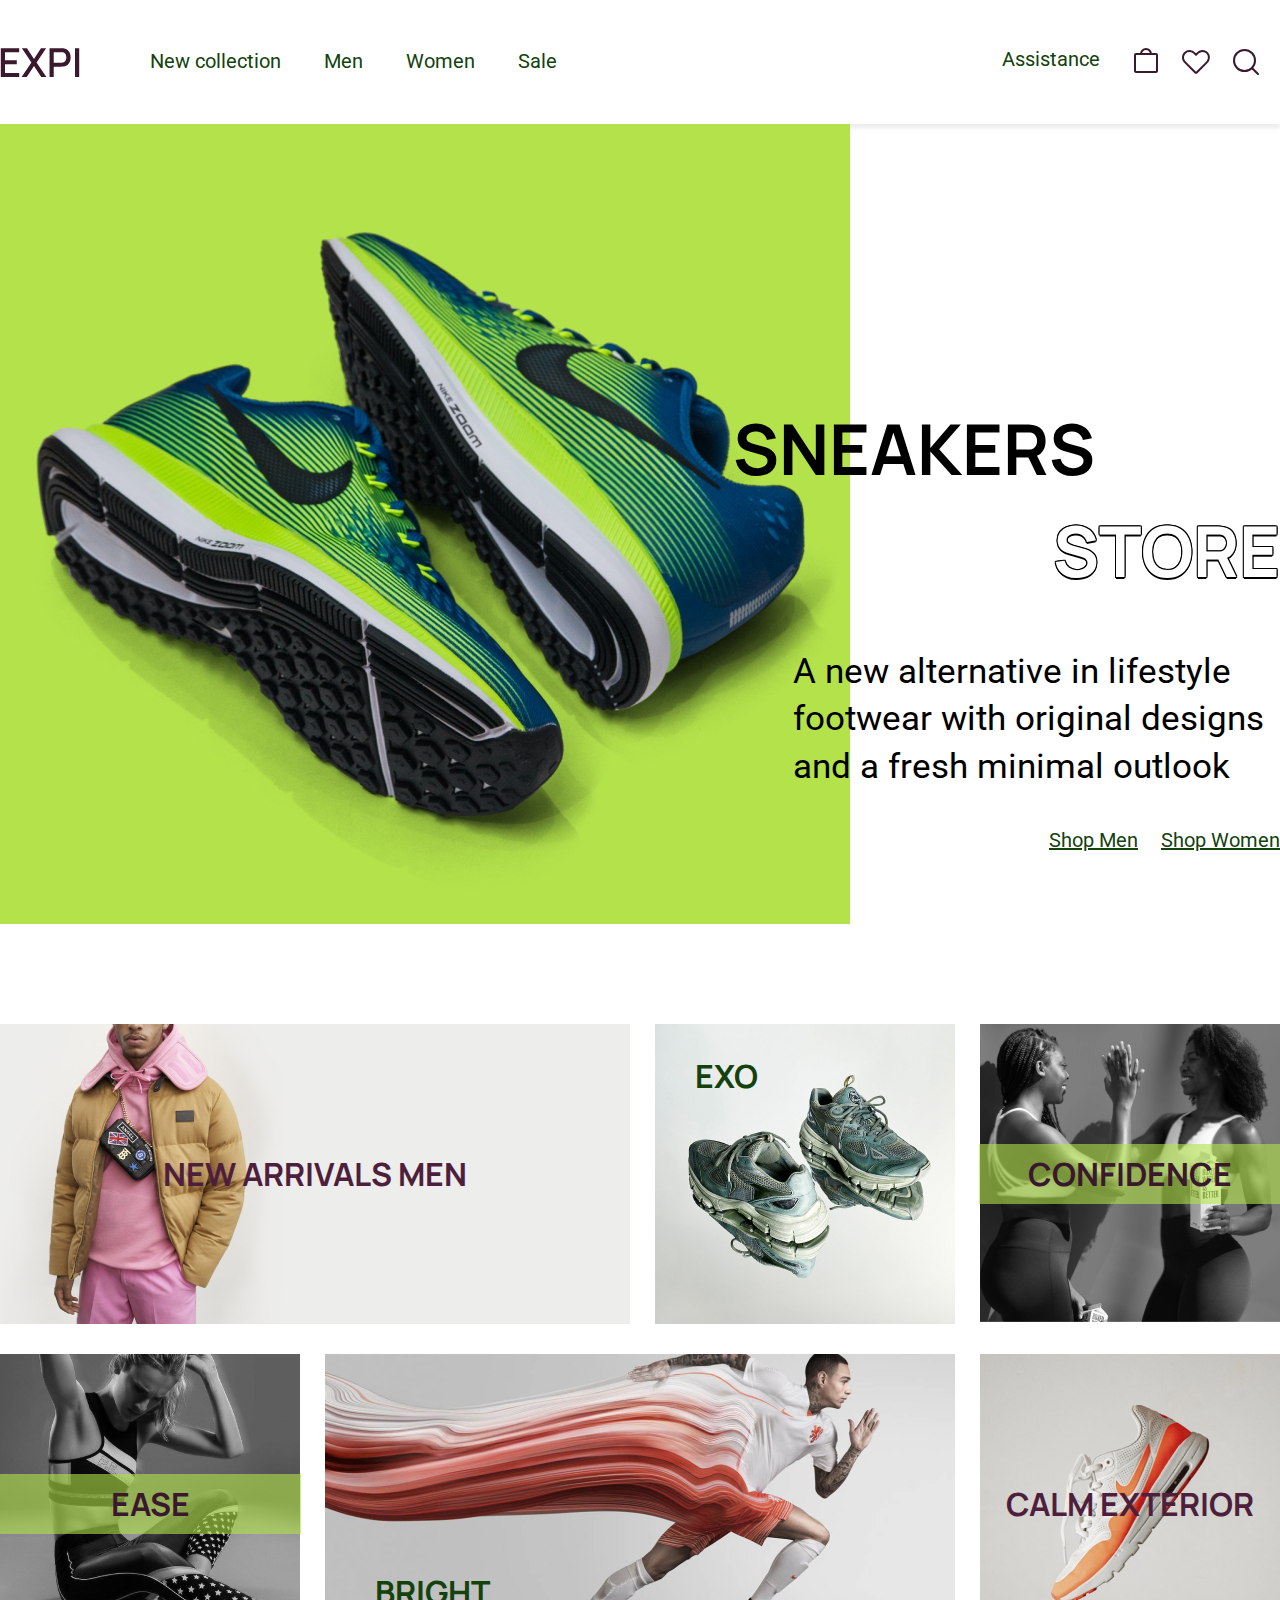
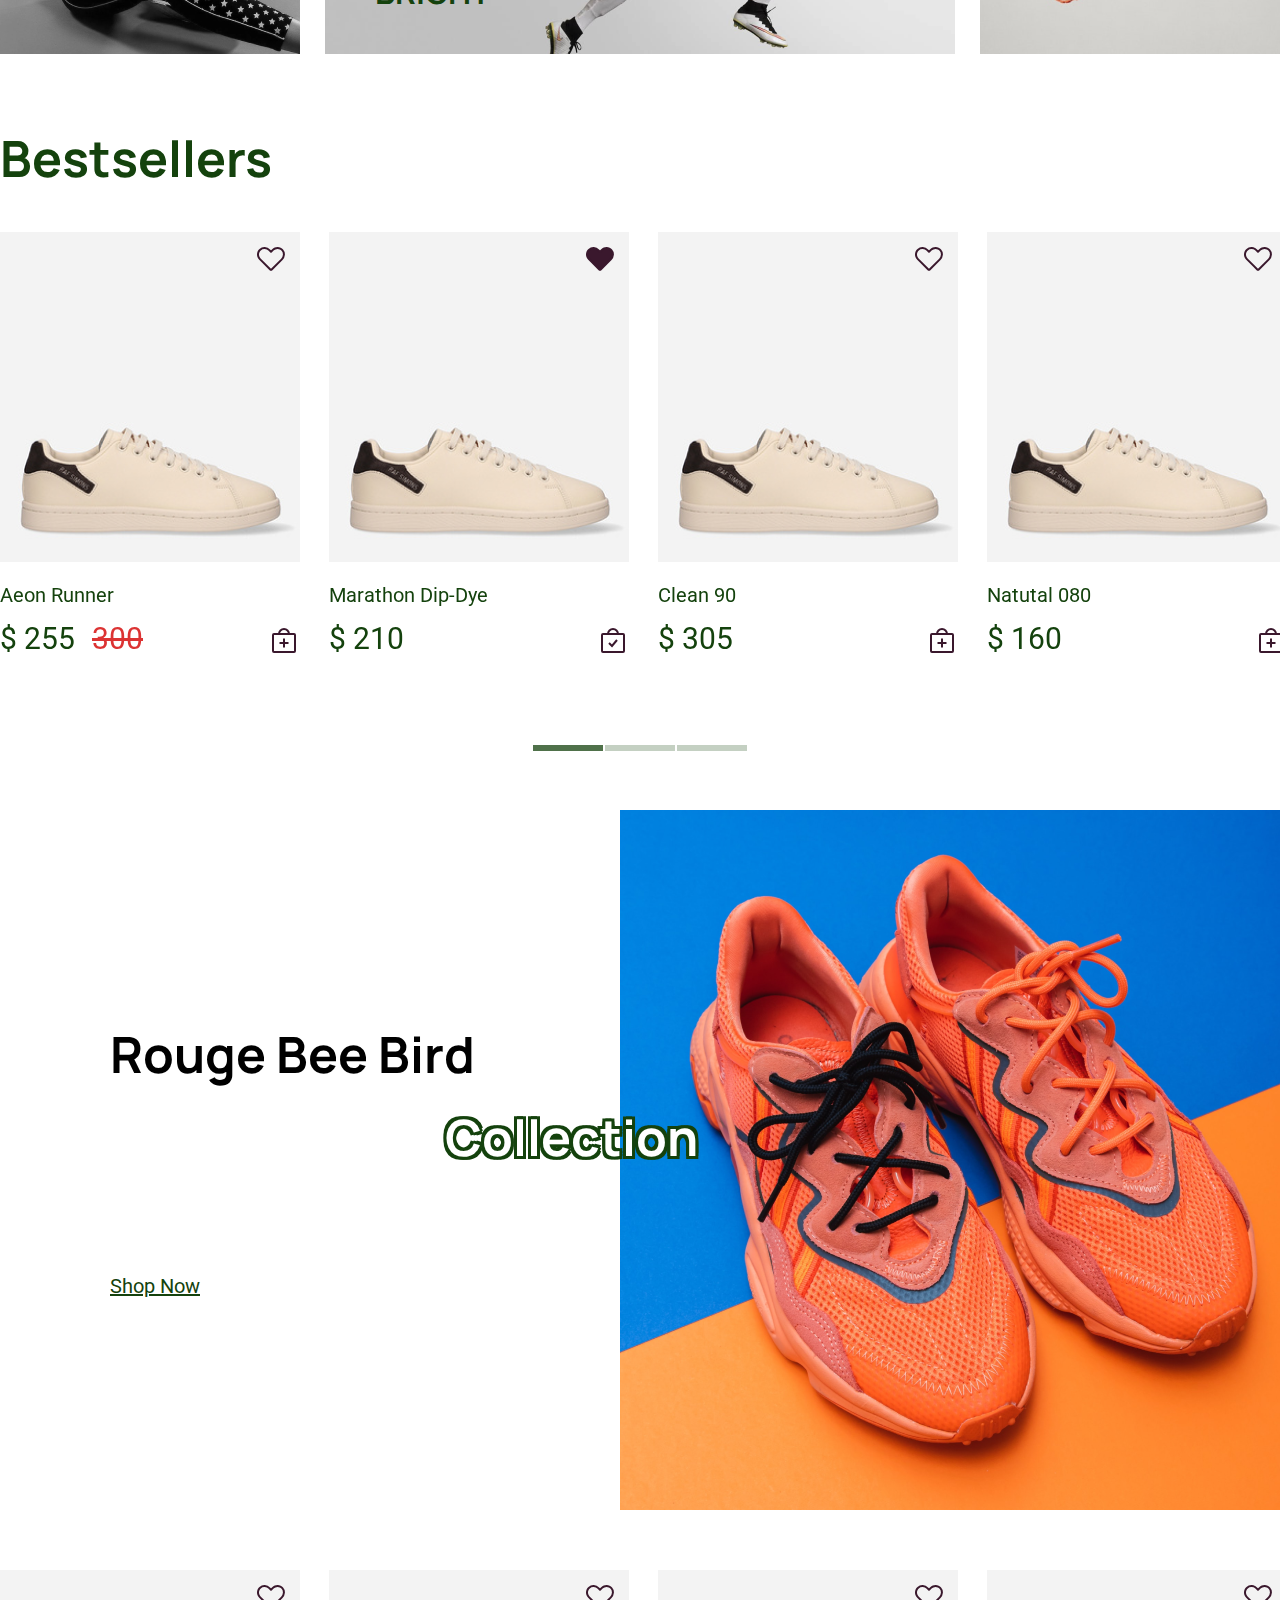
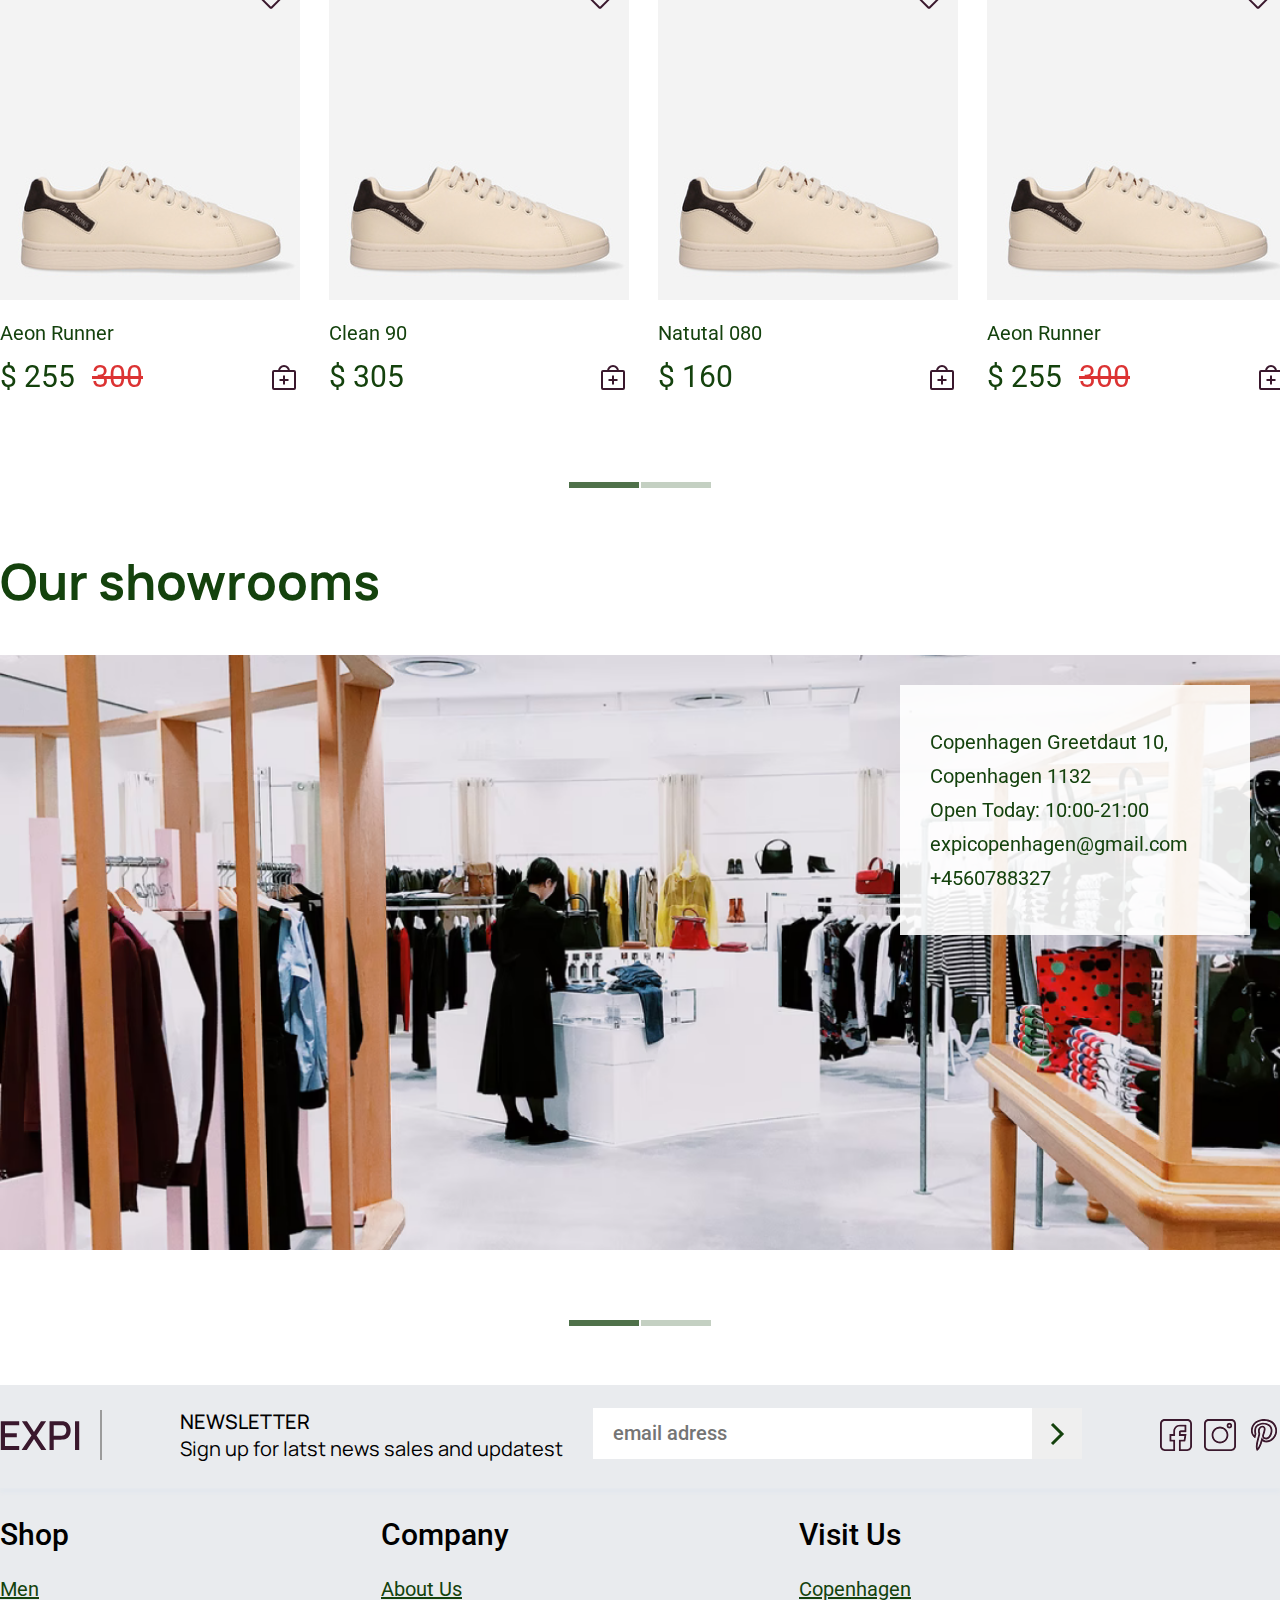
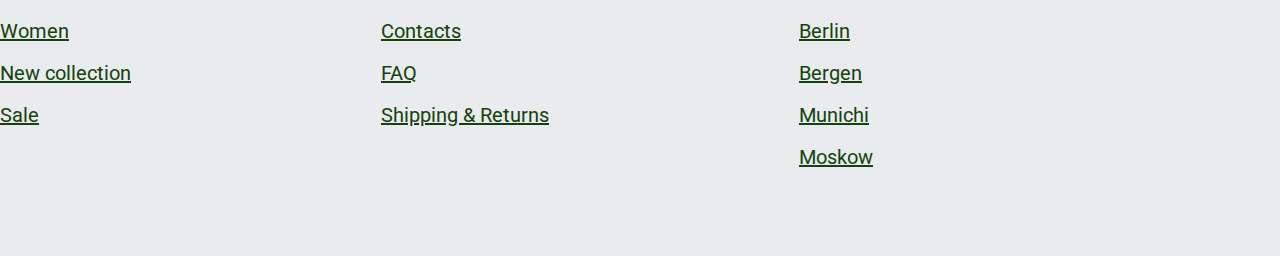
==== index.html @ 57f35ef5 "First commit" ====
<!DOCTYPE html>
<html lang="en">

<head>
	<meta charset="UTF-8">
	<meta http-equiv="X-UA-Compatible" content="IE=edge">
	<meta name="viewport" content="width=device-width, initial-scale=1.0">
	<link rel="stylesheet">
	<link rel="stylesheet" href="./assets/css/main.css">
	<title>EXPI</title>
</head>

<body>
	<header>
		<div class="header-menu">
			<div class="wrapper">
				<div class="menu">
					<div class="menu-left">
						<div class="logo"><a href="#!"><svg width="80" height="29" viewBox="0 0 80 29" fill="none"
									xmlns="http://www.w3.org/2000/svg">
									<path
										d="M0.8 29H19.2V25.06H4.98V16.16H16.8V12.22H4.98V4.14H19.2V0.199999H0.8V29ZM21.6031 29H26.7431L34.0031 17.98L41.2431 29H46.3631L36.5631 14.42L46.1231 0.199999H40.9831L34.0031 10.88L26.9831 0.199999H21.8631L31.4231 14.42L21.6031 29ZM49.55 29H53.73V18.66H61.19C61.4567 18.66 61.7967 18.6467 62.21 18.62C62.6367 18.5933 63.0367 18.5533 63.41 18.5C65.81 18.1133 67.61 17.0867 68.81 15.42C70.0233 13.7533 70.63 11.7533 70.63 9.42C70.63 7.08667 70.03 5.08667 68.83 3.42C67.63 1.75333 65.8233 0.733332 63.41 0.359999C63.0367 0.293333 62.6433 0.253332 62.23 0.239998C61.8167 0.213332 61.47 0.199999 61.19 0.199999H49.55V29ZM53.73 14.7V4.14H61.03C61.2967 4.14 61.59 4.15333 61.91 4.18C62.2433 4.20667 62.5567 4.26 62.85 4.34C64.13 4.63333 65.0367 5.28666 65.57 6.3C66.1033 7.31333 66.37 8.35333 66.37 9.42C66.37 10.4733 66.1033 11.5133 65.57 12.54C65.0367 13.5533 64.13 14.2133 62.85 14.52C62.5567 14.5867 62.2433 14.6333 61.91 14.66C61.59 14.6867 61.2967 14.7 61.03 14.7H53.73ZM75.0281 29H79.2081V0.199999H75.0281V29Z"
										fill="#3A182D" />
								</svg>
							</a>
						</div>
						<ul>
							<li class="top-list"><a href="#!">New collection</a></li>
							<li class="top-list"><a href="#!">Men</a></li>
							<li class="top-list"><a href="#!">Women</a></li>
							<li class="top-list"><a href="#!">Sale</a></li>
						</ul>
					</div>
					<div class="menu-right">
						<div class="menu-right-text"><a href="#!">Assistance</a></div>
						<div class="bar"><a href="#!">
								<svg width="32" height="32" viewBox="0 0 32 32" fill="none" xmlns="http://www.w3.org/2000/svg">
									<path
										d="M26 8H6C5.44772 8 5 8.44772 5 9V25C5 25.5523 5.44772 26 6 26H26C26.5523 26 27 25.5523 27 25V9C27 8.44772 26.5523 8 26 8Z"
										stroke="#3A182D" stroke-width="2" stroke-linecap="round" stroke-linejoin="round" />
									<path
										d="M11 8C11 6.67392 11.5268 5.40215 12.4645 4.46447C13.4021 3.52678 14.6739 3 16 3C17.3261 3 18.5979 3.52678 19.5355 4.46447C20.4732 5.40215 21 6.67392 21 8"
										stroke="#3A182D" stroke-width="2" stroke-linecap="round" stroke-linejoin="round" />
								</svg>
							</a>
						</div>
						<div class="bar">
							<a href="#!"><svg width="32" height="32" viewBox="0 0 32 32" fill="none"
									xmlns="http://www.w3.org/2000/svg">
									<path
										d="M16.7071 26.4853L26.8361 16.3563C29.3249 13.8675 29.6921 9.77301 27.3369 7.15747C26.7469 6.50043 26.0293 5.97048 25.2278 5.59994C24.4262 5.22941 23.5576 5.02608 22.6749 5.00234C21.7922 4.9786 20.9139 5.13496 20.0936 5.46188C19.2733 5.7888 18.5282 6.27942 17.9038 6.9038L16 8.8076L14.3563 7.16386C11.8675 4.67506 7.77302 4.30787 5.15748 6.66312C4.50044 7.25308 3.97048 7.97071 3.59995 8.77224C3.22942 9.57378 3.02609 10.4424 3.00235 11.3251C2.97861 12.2078 3.13497 13.0861 3.46189 13.9064C3.78881 14.7267 4.27943 15.4718 4.90381 16.0962L15.2929 26.4853C15.4804 26.6728 15.7348 26.7782 16 26.7782C16.2652 26.7782 16.5196 26.6728 16.7071 26.4853V26.4853Z"
										stroke="#3A182D" stroke-width="2" stroke-linecap="round" stroke-linejoin="round" />
								</svg></a>
						</div>
						<div class="bar">
							<a href="#!"><svg width="32" height="32" viewBox="0 0 32 32" fill="none"
									xmlns="http://www.w3.org/2000/svg">
									<path
										d="M14.5 25C20.299 25 25 20.299 25 14.5C25 8.70101 20.299 4 14.5 4C8.70101 4 4 8.70101 4 14.5C4 20.299 8.70101 25 14.5 25Z"
										stroke="#3A182D" stroke-width="2" stroke-linecap="round" stroke-linejoin="round" />
									<path d="M21.9242 21.925L27.9993 28.0001" stroke="#3A182D" stroke-width="2"
										stroke-linecap="round" stroke-linejoin="round" />
								</svg></a>
						</div>
					</div>
				</div>
			</div>
		</div>
		<div class="rew">
			<div class="menu-mobile">
				<div class="wrapper">
					<div class="header-mobile">
						<div class="top-mobile">
							<div class="open-menu"><svg width="16" height="14" viewBox="0 0 16 14" fill="none"
									xmlns="http://www.w3.org/2000/svg">
									<path d="M0 0V1.5H16V0H0ZM0 7.75H16V6.25H0V7.75ZM0 14H16V12.5H0V14Z" fill="black" />
								</svg>
							</div>
							<div class="logo"><a href="#!"><svg width="80" height="29" viewBox="0 0 80 29" fill="none"
										xmlns="http://www.w3.org/2000/svg">
										<path
											d="M0.8 29H19.2V25.06H4.98V16.16H16.8V12.22H4.98V4.14H19.2V0.199999H0.8V29ZM21.6031 29H26.7431L34.0031 17.98L41.2431 29H46.3631L36.5631 14.42L46.1231 0.199999H40.9831L34.0031 10.88L26.9831 0.199999H21.8631L31.4231 14.42L21.6031 29ZM49.55 29H53.73V18.66H61.19C61.4567 18.66 61.7967 18.6467 62.21 18.62C62.6367 18.5933 63.0367 18.5533 63.41 18.5C65.81 18.1133 67.61 17.0867 68.81 15.42C70.0233 13.7533 70.63 11.7533 70.63 9.42C70.63 7.08667 70.03 5.08667 68.83 3.42C67.63 1.75333 65.8233 0.733332 63.41 0.359999C63.0367 0.293333 62.6433 0.253332 62.23 0.239998C61.8167 0.213332 61.47 0.199999 61.19 0.199999H49.55V29ZM53.73 14.7V4.14H61.03C61.2967 4.14 61.59 4.15333 61.91 4.18C62.2433 4.20667 62.5567 4.26 62.85 4.34C64.13 4.63333 65.0367 5.28666 65.57 6.3C66.1033 7.31333 66.37 8.35333 66.37 9.42C66.37 10.4733 66.1033 11.5133 65.57 12.54C65.0367 13.5533 64.13 14.2133 62.85 14.52C62.5567 14.5867 62.2433 14.6333 61.91 14.66C61.59 14.6867 61.2967 14.7 61.03 14.7H53.73ZM75.0281 29H79.2081V0.199999H75.0281V29Z"
											fill="#3A182D" />
									</svg>
								</a></div>
							<div class="basket">
								<a href="#!"><svg width="32" height="32" viewBox="0 0 32 32" fill="none"
										xmlns="http://www.w3.org/2000/svg">
										<path
											d="M14.5 25C20.299 25 25 20.299 25 14.5C25 8.70101 20.299 4 14.5 4C8.70101 4 4 8.70101 4 14.5C4 20.299 8.70101 25 14.5 25Z"
											stroke="#3A182D" stroke-width="2" stroke-linecap="round" stroke-linejoin="round" />
										<path d="M21.9242 21.925L27.9993 28.0001" stroke="#3A182D" stroke-width="2"
											stroke-linecap="round" stroke-linejoin="round" />
									</svg></a>
							</div>
						</div>
					</div>
				</div>
			</div>
			<div class="slide-mobile-menu">
				<div class="slider-top">
					<div class="none"></div>
					<div class="logo"><a href="#!"><svg width="80" height="29" viewBox="0 0 80 29" fill="none"
								xmlns="http://www.w3.org/2000/svg">
								<path
									d="M0.8 29H19.2V25.06H4.98V16.16H16.8V12.22H4.98V4.14H19.2V0.199999H0.8V29ZM21.6031 29H26.7431L34.0031 17.98L41.2431 29H46.3631L36.5631 14.42L46.1231 0.199999H40.9831L34.0031 10.88L26.9831 0.199999H21.8631L31.4231 14.42L21.6031 29ZM49.55 29H53.73V18.66H61.19C61.4567 18.66 61.7967 18.6467 62.21 18.62C62.6367 18.5933 63.0367 18.5533 63.41 18.5C65.81 18.1133 67.61 17.0867 68.81 15.42C70.0233 13.7533 70.63 11.7533 70.63 9.42C70.63 7.08667 70.03 5.08667 68.83 3.42C67.63 1.75333 65.8233 0.733332 63.41 0.359999C63.0367 0.293333 62.6433 0.253332 62.23 0.239998C61.8167 0.213332 61.47 0.199999 61.19 0.199999H49.55V29ZM53.73 14.7V4.14H61.03C61.2967 4.14 61.59 4.15333 61.91 4.18C62.2433 4.20667 62.5567 4.26 62.85 4.34C64.13 4.63333 65.0367 5.28666 65.57 6.3C66.1033 7.31333 66.37 8.35333 66.37 9.42C66.37 10.4733 66.1033 11.5133 65.57 12.54C65.0367 13.5533 64.13 14.2133 62.85 14.52C62.5567 14.5867 62.2433 14.6333 61.91 14.66C61.59 14.6867 61.2967 14.7 61.03 14.7H53.73ZM75.0281 29H79.2081V0.199999H75.0281V29Z"
									fill="#3A182D" />
							</svg>
						</a></div>
					<div class="close"></div>
				</div>
				<div class="block-mobile">
					<ul>
						<li><a href="#!">New collection</a>
						</li>
						<li><a href="#!">Men</a></li>
						<li><a href="#!">Women</a></li>
						<li><a href="#!">Sale</a></li>
					</ul>
					<div class="soc-seti">
						<div class="seti">
							<a href="#!"><svg width="32" height="32" viewBox="0 0 32 32" fill="none"
									xmlns="http://www.w3.org/2000/svg">
									<g style="mix-blend-mode:darken">
										<rect width="32" height="32" fill="white" />
										<path
											d="M4.6875 32H15.125V20.625H11.375V16.875H15.125V12.1875C15.125 9.60278 17.2278 7.5 19.8125 7.5H24.5V11.25H20.75C19.7161 11.25 18.875 12.0911 18.875 13.125V16.875H24.3308L23.7058 20.625H18.875V32H27.3125C29.8972 32 32 29.8972 32 27.3125V4.6875C32 2.10278 29.8972 0 27.3125 0H4.6875C2.10278 0 0 2.10278 0 4.6875V27.3125C0 29.8972 2.10278 32 4.6875 32ZM1.875 4.6875C1.875 3.13672 3.13672 1.875 4.6875 1.875H27.3125C28.8633 1.875 30.125 3.13672 30.125 4.6875V27.3125C30.125 28.8633 28.8633 30.125 27.3125 30.125H20.75V22.5H25.2942L26.5442 15H20.75V13.125H26.375V5.625H19.8125C16.1938 5.625 13.25 8.56885 13.25 12.1875V15H9.5V22.5H13.25V30.125H4.6875C3.13672 30.125 1.875 28.8633 1.875 27.3125V4.6875Z"
											fill="#3A182D" />
									</g>
								</svg>
							</a>
						</div>
						<div class="seti">
							<a href="#!"><svg width="32" height="32" viewBox="0 0 32 32" fill="none"
									xmlns="http://www.w3.org/2000/svg">
									<g style="mix-blend-mode:darken">
										<rect width="32" height="32" fill="white" />
										<path
											d="M4.6875 32H27.3125C29.8972 32 32 29.8972 32 27.3125V4.6875C32 2.10278 29.8972 0 27.3125 0H4.6875C2.10278 0 0 2.10278 0 4.6875V27.3125C0 29.8972 2.10278 32 4.6875 32ZM1.875 4.6875C1.875 3.13672 3.13672 1.875 4.6875 1.875H27.3125C28.8633 1.875 30.125 3.13672 30.125 4.6875V27.3125C30.125 28.8633 28.8633 30.125 27.3125 30.125H4.6875C3.13672 30.125 1.875 28.8633 1.875 27.3125V4.6875Z"
											fill="#3A182D" />
										<path
											d="M16 24.4375C20.6523 24.4375 24.4375 20.6523 24.4375 16C24.4375 11.3477 20.6523 7.5625 16 7.5625C11.3477 7.5625 7.5625 11.3477 7.5625 16C7.5625 20.6523 11.3477 24.4375 16 24.4375ZM16 9.4375C19.6187 9.4375 22.5625 12.3813 22.5625 16C22.5625 19.6187 19.6187 22.5625 16 22.5625C12.3813 22.5625 9.4375 19.6187 9.4375 16C9.4375 12.3813 12.3813 9.4375 16 9.4375Z"
											fill="#3A182D" />
										<path
											d="M25.375 9.4375C26.9258 9.4375 28.1875 8.17578 28.1875 6.625C28.1875 5.07422 26.9258 3.8125 25.375 3.8125C23.8242 3.8125 22.5625 5.07422 22.5625 6.625C22.5625 8.17578 23.8242 9.4375 25.375 9.4375ZM25.375 5.6875C25.8918 5.6875 26.3125 6.10815 26.3125 6.625C26.3125 7.14185 25.8918 7.5625 25.375 7.5625C24.8582 7.5625 24.4375 7.14185 24.4375 6.625C24.4375 6.10815 24.8582 5.6875 25.375 5.6875Z"
											fill="#3A182D" />
									</g>
								</svg>
							</a>
						</div>
						<div class="seti">
							<a href="#!"><svg width="32" height="32" viewBox="0 0 32 32" fill="none"
									xmlns="http://www.w3.org/2000/svg">
									<g style="mix-blend-mode:darken" clip-path="url(#clip0_246_1669)">
										<rect width="32" height="32" fill="white" />
										<path
											d="M6.25151 18.6445L7.33648 19.3549L7.74688 17.8147C8.47319 15.1071 8.39629 15.2268 8.46904 14.9262C8.4395 14.7575 7.67485 12.7234 8.20732 10.2519L8.21782 10.195C8.94561 5.38986 16.9871 4.082 20.7212 7.20871C22.3321 8.55759 22.9383 10.5818 22.4737 13.0625C22.1402 14.844 21.5579 16.1723 20.6416 17.2429C19.3768 18.7209 17.7859 18.841 16.8436 18.3271C16.4927 18.136 15.7154 17.5608 16.0757 16.3549C16.5911 14.6291 17.5223 12.0298 17.6324 10.1447C17.7305 8.46555 16.7178 7.09885 15.1124 6.74387C13.3228 6.34812 11.2608 7.31394 10.3692 9.56662C9.72759 11.187 9.7293 12.8711 10.3746 14.7129C10.3956 15.1672 9.93316 16.8806 9.56011 18.2629C8.43242 22.4421 6.88774 28.1652 8.39214 31.0796L8.86748 32L9.73565 31.4353C12.2168 29.8222 13.6663 25.1301 14.4607 22.207C16.5521 23.7556 19.5154 23.8862 22.4466 22.4548C27.1521 20.1567 30.2911 14.6728 28.7183 8.56735C26.9654 1.76242 20.1622 -0.875271 13.3099 0.251682C7.66118 1.18039 4.06865 4.83933 3.11504 9.34909C2.3106 13.154 3.57109 16.8896 6.25151 18.6445ZM4.94878 9.73679C5.80059 5.70774 9.03984 2.85324 13.6138 2.10105C19.107 1.19773 25.3467 2.99143 26.9034 9.03488C28.3431 14.6237 25.1761 19.0361 21.6241 20.7707C19.4451 21.8347 16.4839 22.1501 14.7073 19.8442L13.5481 18.3398L13.0594 20.1748C12.4139 22.5957 11.3699 26.7055 9.69292 28.9021C9.36357 26.185 10.5879 21.6472 11.3694 18.7514C12.1155 15.987 12.4083 14.8374 12.1587 14.1372C11.6541 12.7209 11.6387 11.4516 12.1116 10.2563C12.6414 8.91818 13.7713 8.36667 14.7076 8.5737C15.0457 8.64865 15.8252 8.94064 15.7613 10.0354C15.6666 11.6548 14.7623 14.2033 14.2798 15.8186C13.7732 17.5141 14.4273 19.1447 15.9463 19.9729C17.6534 20.9033 20.2161 20.6223 22.0655 18.4616C23.2041 17.1311 23.9192 15.5251 24.3157 13.4074C24.6224 11.7702 24.5496 10.2649 24.0997 8.93259C23.6812 7.69333 22.9493 6.62985 21.9244 5.77146C17.0879 1.7219 7.35332 3.58176 6.36919 9.88522C6.01885 11.5332 6.07622 13.2485 6.53936 14.9878C6.46489 15.3139 6.35918 15.7317 6.24712 16.1611C4.94268 14.6272 4.42461 12.2168 4.94878 9.73679Z"
											fill="#3A182D" />
									</g>
									<defs>
										<clipPath id="clip0_246_1669">
											<rect width="32" height="32" fill="white" />
										</clipPath>
									</defs>
								</svg>
							</a>
						</div>
					</div>
				</div>
			</div>
		</div>
	</header>

	<div class="sneakers">
		<div class="wrapper">
			<div class="sneakers-block">
				<div class="sneakers-images"><img src="./assets/img/sneakers.png" alt="sneakers"></div>
				<div class="sneakers-right">
					<div class="sneakers-text">SNEAKERS</div>
					<span>STORE</span>
					<p>A new alternative in lifestyle footwear with original designs and a fresh minimal outlook</p>
					<div class="shop">
						<a href="#!">Shop Men</a>
						<a href="#!">Shop Women</a>
					</div>
				</div>
			</div>
		</div>
	</div>

	<div class="arrivals">
		<div class="wrapper">
			<div class="arrivals-block">
				<div class="block-arrival">
					<div class="item-card">
						<a href="#!">NEW ARRIVALS MEN</a>
					</div>
					<div class="item-card">
						<a href="#!">EXO</a>
					</div>
					<div class="item-card">
						<a href="#!">confidence</a>
					</div>
					<div class="item-card">
						<a href="#!">ease</a>
					</div>
					<div class="item-card">
						<a href="#!">BRIGHT</a>
					</div>
					<div class="item-card">
						<a href="#!">CALM EXTERIOR</a>
					</div>
				</div>
			</div>
		</div>
	</div>

	<div class="bestsellers">
		<div class="wrapper">
			<div class="bestsellers-text">Bestsellers</div>
			<div class="hug">
				<div class="category-slider">
					<div class="slide">
						<div class="product-card">
							<div class="product">
								<a href="#!"><img src="./assets/img/bestsellers.png" alt="bestsellers"></a>
								<a href="#!"><svg width="28" height="24" viewBox="0 0 28 24" fill="none"
										xmlns="http://www.w3.org/2000/svg">
										<path
											d="M14.7071 22.4853L24.8361 12.3563C27.3249 9.86747 27.6921 5.77302 25.3369 3.15748C24.7469 2.50044 24.0293 1.97048 23.2278 1.59995C22.4262 1.22942 21.5576 1.02609 20.6749 1.00235C19.7922 0.978612 18.9139 1.13497 18.0936 1.46189C17.2733 1.78881 16.5282 2.27943 15.9038 2.90381L14 4.80761L12.3563 3.16387C9.86747 0.675068 5.77302 0.307884 3.15748 2.66313C2.50044 3.25309 1.97048 3.97072 1.59995 4.77225C1.22942 5.57379 1.02609 6.44241 1.00235 7.32512C0.978612 8.20784 1.13497 9.08613 1.46189 9.90642C1.78881 10.7267 2.27943 11.4718 2.90381 12.0962L13.2929 22.4853C13.4804 22.6728 13.7348 22.7782 14 22.7782C14.2652 22.7782 14.5196 22.6728 14.7071 22.4853V22.4853Z"
											stroke="#3A182D" stroke-width="2" stroke-linecap="round" stroke-linejoin="round" />
									</svg>
								</a>
							</div>
							<div class="text"><a href="#!">Aeon Runner</a></div>
							<div class="bag-prise">
								<div class="prise">$ 255 <span>300</span></div>
								<div class="bag"><a href="#!"><img src="./assets/img/bag.svg" alt="bag"></a></div>
							</div>
						</div>
					</div>
					<div class="slide">
						<div class="product-card">
							<div class="product">
								<a href="#!"><img src="./assets/img/bestsellers.png" alt="bestsellers"></a>
								<a href="#!"><svg width="28" height="24" viewBox="0 0 28 24" fill="none"
										xmlns="http://www.w3.org/2000/svg">
										<path
											d="M14.7071 22.4853L24.8361 12.3563C27.3249 9.86747 27.6921 5.77302 25.3369 3.15748C24.7469 2.50044 24.0293 1.97048 23.2278 1.59995C22.4262 1.22942 21.5576 1.02609 20.6749 1.00235C19.7922 0.978612 18.9139 1.13497 18.0936 1.46189C17.2733 1.78881 16.5282 2.27943 15.9038 2.90381L14 4.80761L12.3563 3.16387C9.86747 0.675068 5.77302 0.307884 3.15748 2.66313C2.50044 3.25309 1.97048 3.97072 1.59995 4.77225C1.22942 5.57379 1.02609 6.44241 1.00235 7.32512C0.978612 8.20784 1.13497 9.08613 1.46189 9.90642C1.78881 10.7267 2.27943 11.4718 2.90381 12.0962L13.2929 22.4853C13.4804 22.6728 13.7348 22.7782 14 22.7782C14.2652 22.7782 14.5196 22.6728 14.7071 22.4853Z"
											fill="#3A182D" stroke="#3A182D" stroke-width="2" stroke-linecap="round"
											stroke-linejoin="round" />
									</svg>
								</a>
							</div>
							<div class="text"><a href="#!">Marathon Dip-Dye</a></div>
							<div class="bag-prise">
								<div class="prise">$ 210</div>
								<div class="bag"><a href="#!"><img src="./assets/img/bags.svg" alt="bag"></a></div>
							</div>
						</div>
					</div>
					<div class="slide">
						<div class="product-card">
							<div class="product">
								<a href="#!"><img src="./assets/img/bestsellers.png" alt="bestsellers"></a>
								<a href="#!"><svg width="28" height="24" viewBox="0 0 28 24" fill="none"
										xmlns="http://www.w3.org/2000/svg">
										<path
											d="M14.7071 22.4853L24.8361 12.3563C27.3249 9.86747 27.6921 5.77302 25.3369 3.15748C24.7469 2.50044 24.0293 1.97048 23.2278 1.59995C22.4262 1.22942 21.5576 1.02609 20.6749 1.00235C19.7922 0.978612 18.9139 1.13497 18.0936 1.46189C17.2733 1.78881 16.5282 2.27943 15.9038 2.90381L14 4.80761L12.3563 3.16387C9.86747 0.675068 5.77302 0.307884 3.15748 2.66313C2.50044 3.25309 1.97048 3.97072 1.59995 4.77225C1.22942 5.57379 1.02609 6.44241 1.00235 7.32512C0.978612 8.20784 1.13497 9.08613 1.46189 9.90642C1.78881 10.7267 2.27943 11.4718 2.90381 12.0962L13.2929 22.4853C13.4804 22.6728 13.7348 22.7782 14 22.7782C14.2652 22.7782 14.5196 22.6728 14.7071 22.4853V22.4853Z"
											stroke="#3A182D" stroke-width="2" stroke-linecap="round" stroke-linejoin="round" />
									</svg>
								</a>
							</div>
							<div class="text"><a href="#!">Clean 90</a></div>
							<div class="bag-prise">
								<div class="prise">$ 305</div>
								<div class="bag"><a href="#!"><img src="./assets/img/bag.svg" alt="bag"></a></div>
							</div>
						</div>
					</div>
					<div class="slide">
						<div class="product-card">
							<div class="product">
								<a href="#!"><img src="./assets/img/bestsellers.png" alt="bestsellers"></a>
								<a href="#!"><svg width="28" height="24" viewBox="0 0 28 24" fill="none"
										xmlns="http://www.w3.org/2000/svg">
										<path
											d="M14.7071 22.4853L24.8361 12.3563C27.3249 9.86747 27.6921 5.77302 25.3369 3.15748C24.7469 2.50044 24.0293 1.97048 23.2278 1.59995C22.4262 1.22942 21.5576 1.02609 20.6749 1.00235C19.7922 0.978612 18.9139 1.13497 18.0936 1.46189C17.2733 1.78881 16.5282 2.27943 15.9038 2.90381L14 4.80761L12.3563 3.16387C9.86747 0.675068 5.77302 0.307884 3.15748 2.66313C2.50044 3.25309 1.97048 3.97072 1.59995 4.77225C1.22942 5.57379 1.02609 6.44241 1.00235 7.32512C0.978612 8.20784 1.13497 9.08613 1.46189 9.90642C1.78881 10.7267 2.27943 11.4718 2.90381 12.0962L13.2929 22.4853C13.4804 22.6728 13.7348 22.7782 14 22.7782C14.2652 22.7782 14.5196 22.6728 14.7071 22.4853V22.4853Z"
											stroke="#3A182D" stroke-width="2" stroke-linecap="round" stroke-linejoin="round" />
									</svg>
								</a>
							</div>
							<div class="text"><a href="#!">Natutal 080</a></div>
							<div class="bag-prise">
								<div class="prise">$ 160</div>
								<div class="bag"><a href="#!"><img src="./assets/img/bag.svg" alt="bag"></a></div>
							</div>
						</div>
					</div>
					<div class="slide">
						<div class="product-card">
							<div class="product">
								<a href="#!"><img src="./assets/img/bestsellers.png" alt="bestsellers"></a>
								<a href="#!"><svg width="28" height="24" viewBox="0 0 28 24" fill="none"
										xmlns="http://www.w3.org/2000/svg">
										<path
											d="M14.7071 22.4853L24.8361 12.3563C27.3249 9.86747 27.6921 5.77302 25.3369 3.15748C24.7469 2.50044 24.0293 1.97048 23.2278 1.59995C22.4262 1.22942 21.5576 1.02609 20.6749 1.00235C19.7922 0.978612 18.9139 1.13497 18.0936 1.46189C17.2733 1.78881 16.5282 2.27943 15.9038 2.90381L14 4.80761L12.3563 3.16387C9.86747 0.675068 5.77302 0.307884 3.15748 2.66313C2.50044 3.25309 1.97048 3.97072 1.59995 4.77225C1.22942 5.57379 1.02609 6.44241 1.00235 7.32512C0.978612 8.20784 1.13497 9.08613 1.46189 9.90642C1.78881 10.7267 2.27943 11.4718 2.90381 12.0962L13.2929 22.4853C13.4804 22.6728 13.7348 22.7782 14 22.7782C14.2652 22.7782 14.5196 22.6728 14.7071 22.4853V22.4853Z"
											stroke="#3A182D" stroke-width="2" stroke-linecap="round" stroke-linejoin="round" />
									</svg>
								</a>
							</div>
							<div class="text"><a href="#!">Aeon Runner</a></div>
							<div class="bag-prise">
								<div class="prise">$ 255 <span>300</span></div>
								<div class="bag"><a href="#!"><img src="./assets/img/bag.svg" alt="bag"></a></div>
							</div>
						</div>
					</div>
					<div class="slide">
						<div class="product-card">
							<div class="product">
								<a href="#!"><img src="./assets/img/bestsellers.png" alt="bestsellers"></a>
								<a href="#!"><svg width="28" height="24" viewBox="0 0 28 24" fill="none"
										xmlns="http://www.w3.org/2000/svg">
										<path
											d="M14.7071 22.4853L24.8361 12.3563C27.3249 9.86747 27.6921 5.77302 25.3369 3.15748C24.7469 2.50044 24.0293 1.97048 23.2278 1.59995C22.4262 1.22942 21.5576 1.02609 20.6749 1.00235C19.7922 0.978612 18.9139 1.13497 18.0936 1.46189C17.2733 1.78881 16.5282 2.27943 15.9038 2.90381L14 4.80761L12.3563 3.16387C9.86747 0.675068 5.77302 0.307884 3.15748 2.66313C2.50044 3.25309 1.97048 3.97072 1.59995 4.77225C1.22942 5.57379 1.02609 6.44241 1.00235 7.32512C0.978612 8.20784 1.13497 9.08613 1.46189 9.90642C1.78881 10.7267 2.27943 11.4718 2.90381 12.0962L13.2929 22.4853C13.4804 22.6728 13.7348 22.7782 14 22.7782C14.2652 22.7782 14.5196 22.6728 14.7071 22.4853V22.4853Z"
											stroke="#3A182D" stroke-width="2" stroke-linecap="round" stroke-linejoin="round" />
									</svg>
								</a>
							</div>
							<div class="text"><a href="#!">Aeon Runner</a></div>
							<div class="bag-prise">
								<div class="prise">$ 255 <span>300</span></div>
								<div class="bag"><a href="#!"><img src="./assets/img/bag.svg" alt="bag"></a></div>
							</div>
						</div>
					</div>
				</div>
				<div class="slider-navigation"></div>
				<div class="slick-dots">
					<div class="slick-active"></div>
				</div>
			</div>
		</div>
	</div>

	<div class="shop">
		<div class="wrapper">
			<div class="collection-block">
				<div class="shop-title">
					<div class="shop-collection">
						<div class="rouge-bee-bird">Rouge Bee Bird</div>
						<div class="collection">Collection</div>
					</div>
					<a href="#!">Shop Now</a>
				</div>
				<div class="shop-images">
					<img src="./assets/img/collection.png" alt="collection">
				</div>
			</div>
			<div class="hug">
				<div class="slider">
					<div class="slide">
						<div class="product-card">
							<div class="product">
								<a href="#!"><img src="./assets/img/bestsellers.png" alt="bestsellers"></a>
								<a href="#!"><svg width="28" height="24" viewBox="0 0 28 24" fill="none"
										xmlns="http://www.w3.org/2000/svg">
										<path
											d="M14.7071 22.4853L24.8361 12.3563C27.3249 9.86747 27.6921 5.77302 25.3369 3.15748C24.7469 2.50044 24.0293 1.97048 23.2278 1.59995C22.4262 1.22942 21.5576 1.02609 20.6749 1.00235C19.7922 0.978612 18.9139 1.13497 18.0936 1.46189C17.2733 1.78881 16.5282 2.27943 15.9038 2.90381L14 4.80761L12.3563 3.16387C9.86747 0.675068 5.77302 0.307884 3.15748 2.66313C2.50044 3.25309 1.97048 3.97072 1.59995 4.77225C1.22942 5.57379 1.02609 6.44241 1.00235 7.32512C0.978612 8.20784 1.13497 9.08613 1.46189 9.90642C1.78881 10.7267 2.27943 11.4718 2.90381 12.0962L13.2929 22.4853C13.4804 22.6728 13.7348 22.7782 14 22.7782C14.2652 22.7782 14.5196 22.6728 14.7071 22.4853V22.4853Z"
											stroke="#3A182D" stroke-width="2" stroke-linecap="round" stroke-linejoin="round" />
									</svg>
								</a>
							</div>
							<div class="text"><a href="#!">Aeon Runner</a></div>
							<div class="bag-prise">
								<div class="prise">$ 255 <span>300</span></div>
								<div class="bag"><a href="#!"><img src="./assets/img/bag.svg" alt="bag"></a></div>
							</div>
						</div>
					</div>
					<div class="slide">
						<div class="product-card">
							<div class="product">
								<a href="#!"><img src="./assets/img/bestsellers.png" alt="bestsellers"></a>
								<a href="#!"><svg width="28" height="24" viewBox="0 0 28 24" fill="none"
										xmlns="http://www.w3.org/2000/svg">
										<path
											d="M14.7071 22.4853L24.8361 12.3563C27.3249 9.86747 27.6921 5.77302 25.3369 3.15748C24.7469 2.50044 24.0293 1.97048 23.2278 1.59995C22.4262 1.22942 21.5576 1.02609 20.6749 1.00235C19.7922 0.978612 18.9139 1.13497 18.0936 1.46189C17.2733 1.78881 16.5282 2.27943 15.9038 2.90381L14 4.80761L12.3563 3.16387C9.86747 0.675068 5.77302 0.307884 3.15748 2.66313C2.50044 3.25309 1.97048 3.97072 1.59995 4.77225C1.22942 5.57379 1.02609 6.44241 1.00235 7.32512C0.978612 8.20784 1.13497 9.08613 1.46189 9.90642C1.78881 10.7267 2.27943 11.4718 2.90381 12.0962L13.2929 22.4853C13.4804 22.6728 13.7348 22.7782 14 22.7782C14.2652 22.7782 14.5196 22.6728 14.7071 22.4853V22.4853Z"
											stroke="#3A182D" stroke-width="2" stroke-linecap="round" stroke-linejoin="round" />
									</svg>
								</a>
							</div>
							<div class="text"><a href="#!">Clean 90</a></div>
							<div class="bag-prise">
								<div class="prise">$ 305</div>
								<div class="bag"><a href="#!"><img src="./assets/img/bag.svg" alt="bag"></a></div>
							</div>
						</div>
					</div>
					<div class="slide">
						<div class="product-card">
							<div class="product">
								<a href="#!"><img src="./assets/img/bestsellers.png" alt="bestsellers"></a>
								<a href="#!"><svg width="28" height="24" viewBox="0 0 28 24" fill="none"
										xmlns="http://www.w3.org/2000/svg">
										<path
											d="M14.7071 22.4853L24.8361 12.3563C27.3249 9.86747 27.6921 5.77302 25.3369 3.15748C24.7469 2.50044 24.0293 1.97048 23.2278 1.59995C22.4262 1.22942 21.5576 1.02609 20.6749 1.00235C19.7922 0.978612 18.9139 1.13497 18.0936 1.46189C17.2733 1.78881 16.5282 2.27943 15.9038 2.90381L14 4.80761L12.3563 3.16387C9.86747 0.675068 5.77302 0.307884 3.15748 2.66313C2.50044 3.25309 1.97048 3.97072 1.59995 4.77225C1.22942 5.57379 1.02609 6.44241 1.00235 7.32512C0.978612 8.20784 1.13497 9.08613 1.46189 9.90642C1.78881 10.7267 2.27943 11.4718 2.90381 12.0962L13.2929 22.4853C13.4804 22.6728 13.7348 22.7782 14 22.7782C14.2652 22.7782 14.5196 22.6728 14.7071 22.4853V22.4853Z"
											stroke="#3A182D" stroke-width="2" stroke-linecap="round" stroke-linejoin="round" />
									</svg>
								</a>
							</div>
							<div class="text"><a href="#!">Natutal 080</a></div>
							<div class="bag-prise">
								<div class="prise">$ 160</div>
								<div class="bag"><a href="#!"><img src="./assets/img/bag.svg" alt="bag"></a></div>
							</div>
						</div>
					</div>
					<div class="slide">
						<div class="product-card">
							<div class="product">
								<a href="#!"><img src="./assets/img/bestsellers.png" alt="bestsellers"></a>
								<a href="#!"><svg width="28" height="24" viewBox="0 0 28 24" fill="none"
										xmlns="http://www.w3.org/2000/svg">
										<path
											d="M14.7071 22.4853L24.8361 12.3563C27.3249 9.86747 27.6921 5.77302 25.3369 3.15748C24.7469 2.50044 24.0293 1.97048 23.2278 1.59995C22.4262 1.22942 21.5576 1.02609 20.6749 1.00235C19.7922 0.978612 18.9139 1.13497 18.0936 1.46189C17.2733 1.78881 16.5282 2.27943 15.9038 2.90381L14 4.80761L12.3563 3.16387C9.86747 0.675068 5.77302 0.307884 3.15748 2.66313C2.50044 3.25309 1.97048 3.97072 1.59995 4.77225C1.22942 5.57379 1.02609 6.44241 1.00235 7.32512C0.978612 8.20784 1.13497 9.08613 1.46189 9.90642C1.78881 10.7267 2.27943 11.4718 2.90381 12.0962L13.2929 22.4853C13.4804 22.6728 13.7348 22.7782 14 22.7782C14.2652 22.7782 14.5196 22.6728 14.7071 22.4853V22.4853Z"
											stroke="#3A182D" stroke-width="2" stroke-linecap="round" stroke-linejoin="round" />
									</svg>
								</a>
							</div>
							<div class="text"><a href="#!">Aeon Runner</a></div>
							<div class="bag-prise">
								<div class="prise">$ 255 <span>300</span></div>
								<div class="bag"><a href="#!"><img src="./assets/img/bag.svg" alt="bag"></a></div>
							</div>
						</div>
					</div>
					<div class="slide">
						<div class="product-card">
							<div class="product">
								<a href="#!"><img src="./assets/img/bestsellers.png" alt="bestsellers"></a>
								<a href="#!"><svg width="28" height="24" viewBox="0 0 28 24" fill="none"
										xmlns="http://www.w3.org/2000/svg">
										<path
											d="M14.7071 22.4853L24.8361 12.3563C27.3249 9.86747 27.6921 5.77302 25.3369 3.15748C24.7469 2.50044 24.0293 1.97048 23.2278 1.59995C22.4262 1.22942 21.5576 1.02609 20.6749 1.00235C19.7922 0.978612 18.9139 1.13497 18.0936 1.46189C17.2733 1.78881 16.5282 2.27943 15.9038 2.90381L14 4.80761L12.3563 3.16387C9.86747 0.675068 5.77302 0.307884 3.15748 2.66313C2.50044 3.25309 1.97048 3.97072 1.59995 4.77225C1.22942 5.57379 1.02609 6.44241 1.00235 7.32512C0.978612 8.20784 1.13497 9.08613 1.46189 9.90642C1.78881 10.7267 2.27943 11.4718 2.90381 12.0962L13.2929 22.4853C13.4804 22.6728 13.7348 22.7782 14 22.7782C14.2652 22.7782 14.5196 22.6728 14.7071 22.4853V22.4853Z"
											stroke="#3A182D" stroke-width="2" stroke-linecap="round" stroke-linejoin="round" />
									</svg>
								</a>
							</div>
							<div class="text"><a href="#!">Aeon Runner</a></div>
							<div class="bag-prise">
								<div class="prise">$ 255 <span>300</span></div>
								<div class="bag"><a href="#!"><img src="./assets/img/bag.svg" alt="bag"></a></div>
							</div>
						</div>
					</div>
				</div>
				<div class="arrows"></div>
				<div class="slick-dots">
					<div class="slick-active"></div>
				</div>
			</div>
		</div>

	</div>

	<div class="showrooms">
		<div class="wrapper">
			<div class="our-showrooms">Our showrooms</div>
			<div class="hug">
				<div class="showrooms-slide">
					<div class="slide">
						<div class="showrooms-block">
							<img src="./assets/img/showrooms.png" alt="showrooms">
							<div class="conteiner">
								<div class="city">Copenhagen
									Greetdaut 10, Copenhagen 1132</div>
								<div class="opens">Open Today: <span>10:00-21:00</span></div>
								<div class="gmail"><a href="#!">expicopenhagen@gmail.com</a></div>
								<div class="phone"><a href="#!">+4560788327</a></div>
							</div>
						</div>
					</div>
					<div class="slide">
						<div class="showrooms-block">
							<img src="./assets/img/showrooms.png" alt="showrooms">
							<div class="conteiner">
								<div class="city">Copenhagen
									Greetdaut 10, Copenhagen 1132</div>
								<div class="opens">Open Today: <span>10:00-21:00</span></div>
								<div class="gmail"><a href="#!">expicopenhagen@gmail.com</a></div>
								<div class="phone"><a href="#!">+4560788327</a></div>
							</div>
						</div>
					</div>
				</div>
			</div>
		</div>
	</div>

	<footer>
		<div class="wrapper">
			<div class="footer-top">
				<div class="footer-logo"><a href="#!"><svg width="80" height="29" viewBox="0 0 80 29" fill="none"
							xmlns="http://www.w3.org/2000/svg">
							<path
								d="M0.8 29H19.2V25.06H4.98V16.16H16.8V12.22H4.98V4.14H19.2V0.199999H0.8V29ZM21.6031 29H26.7431L34.0031 17.98L41.2431 29H46.3631L36.5631 14.42L46.1231 0.199999H40.9831L34.0031 10.88L26.9831 0.199999H21.8631L31.4231 14.42L21.6031 29ZM49.55 29H53.73V18.66H61.19C61.4567 18.66 61.7967 18.6467 62.21 18.62C62.6367 18.5933 63.0367 18.5533 63.41 18.5C65.81 18.1133 67.61 17.0867 68.81 15.42C70.0233 13.7533 70.63 11.7533 70.63 9.42C70.63 7.08667 70.03 5.08667 68.83 3.42C67.63 1.75333 65.8233 0.733332 63.41 0.359999C63.0367 0.293333 62.6433 0.253332 62.23 0.239998C61.8167 0.213332 61.47 0.199999 61.19 0.199999H49.55V29ZM53.73 14.7V4.14H61.03C61.2967 4.14 61.59 4.15333 61.91 4.18C62.2433 4.20667 62.5567 4.26 62.85 4.34C64.13 4.63333 65.0367 5.28666 65.57 6.3C66.1033 7.31333 66.37 8.35333 66.37 9.42C66.37 10.4733 66.1033 11.5133 65.57 12.54C65.0367 13.5533 64.13 14.2133 62.85 14.52C62.5567 14.5867 62.2433 14.6333 61.91 14.66C61.59 14.6867 61.2967 14.7 61.03 14.7H53.73ZM75.0281 29H79.2081V0.199999H75.0281V29Z"
								fill="#3A182D" />
						</svg>
					</a>
					<div class="line"></div>
				</div>
				<div class="footer-form">
					<div class="footer-form-text">
						<span>NEWSLETTER</span>
						<p>Sign up for latst news sales and updatest</p>
					</div>
					<form>
						<input type="text" placeholder="EMAIL ADRESS">
						<button><svg width="15" height="24" viewBox="0 0 15 24" fill="none"
								xmlns="http://www.w3.org/2000/svg">
								<path d="M2 2L12 12L2 22" stroke="#14420D" stroke-width="3" />
							</svg>
						</button>
					</form>
				</div>
				<div class="soc-seti">
					<div class="seti">
						<a href="#!"><svg width="32" height="32" viewBox="0 0 32 32" fill="none"
								xmlns="http://www.w3.org/2000/svg">
								<g style="mix-blend-mode:darken">
									<rect width="32" height="32" fill="white" />
									<path
										d="M4.6875 32H15.125V20.625H11.375V16.875H15.125V12.1875C15.125 9.60278 17.2278 7.5 19.8125 7.5H24.5V11.25H20.75C19.7161 11.25 18.875 12.0911 18.875 13.125V16.875H24.3308L23.7058 20.625H18.875V32H27.3125C29.8972 32 32 29.8972 32 27.3125V4.6875C32 2.10278 29.8972 0 27.3125 0H4.6875C2.10278 0 0 2.10278 0 4.6875V27.3125C0 29.8972 2.10278 32 4.6875 32ZM1.875 4.6875C1.875 3.13672 3.13672 1.875 4.6875 1.875H27.3125C28.8633 1.875 30.125 3.13672 30.125 4.6875V27.3125C30.125 28.8633 28.8633 30.125 27.3125 30.125H20.75V22.5H25.2942L26.5442 15H20.75V13.125H26.375V5.625H19.8125C16.1938 5.625 13.25 8.56885 13.25 12.1875V15H9.5V22.5H13.25V30.125H4.6875C3.13672 30.125 1.875 28.8633 1.875 27.3125V4.6875Z"
										fill="#3A182D" />
								</g>
							</svg>
						</a>
					</div>
					<div class="seti">
						<a href="#!"><svg width="32" height="32" viewBox="0 0 32 32" fill="none"
								xmlns="http://www.w3.org/2000/svg">
								<g style="mix-blend-mode:darken">
									<rect width="32" height="32" fill="white" />
									<path
										d="M4.6875 32H27.3125C29.8972 32 32 29.8972 32 27.3125V4.6875C32 2.10278 29.8972 0 27.3125 0H4.6875C2.10278 0 0 2.10278 0 4.6875V27.3125C0 29.8972 2.10278 32 4.6875 32ZM1.875 4.6875C1.875 3.13672 3.13672 1.875 4.6875 1.875H27.3125C28.8633 1.875 30.125 3.13672 30.125 4.6875V27.3125C30.125 28.8633 28.8633 30.125 27.3125 30.125H4.6875C3.13672 30.125 1.875 28.8633 1.875 27.3125V4.6875Z"
										fill="#3A182D" />
									<path
										d="M16 24.4375C20.6523 24.4375 24.4375 20.6523 24.4375 16C24.4375 11.3477 20.6523 7.5625 16 7.5625C11.3477 7.5625 7.5625 11.3477 7.5625 16C7.5625 20.6523 11.3477 24.4375 16 24.4375ZM16 9.4375C19.6187 9.4375 22.5625 12.3813 22.5625 16C22.5625 19.6187 19.6187 22.5625 16 22.5625C12.3813 22.5625 9.4375 19.6187 9.4375 16C9.4375 12.3813 12.3813 9.4375 16 9.4375Z"
										fill="#3A182D" />
									<path
										d="M25.375 9.4375C26.9258 9.4375 28.1875 8.17578 28.1875 6.625C28.1875 5.07422 26.9258 3.8125 25.375 3.8125C23.8242 3.8125 22.5625 5.07422 22.5625 6.625C22.5625 8.17578 23.8242 9.4375 25.375 9.4375ZM25.375 5.6875C25.8918 5.6875 26.3125 6.10815 26.3125 6.625C26.3125 7.14185 25.8918 7.5625 25.375 7.5625C24.8582 7.5625 24.4375 7.14185 24.4375 6.625C24.4375 6.10815 24.8582 5.6875 25.375 5.6875Z"
										fill="#3A182D" />
								</g>
							</svg>
						</a>
					</div>
					<div class="seti">
						<a href="#!"><svg width="32" height="32" viewBox="0 0 32 32" fill="none"
								xmlns="http://www.w3.org/2000/svg">
								<g style="mix-blend-mode:darken" clip-path="url(#clip0_246_1669)">
									<rect width="32" height="32" fill="white" />
									<path
										d="M6.25151 18.6445L7.33648 19.3549L7.74688 17.8147C8.47319 15.1071 8.39629 15.2268 8.46904 14.9262C8.4395 14.7575 7.67485 12.7234 8.20732 10.2519L8.21782 10.195C8.94561 5.38986 16.9871 4.082 20.7212 7.20871C22.3321 8.55759 22.9383 10.5818 22.4737 13.0625C22.1402 14.844 21.5579 16.1723 20.6416 17.2429C19.3768 18.7209 17.7859 18.841 16.8436 18.3271C16.4927 18.136 15.7154 17.5608 16.0757 16.3549C16.5911 14.6291 17.5223 12.0298 17.6324 10.1447C17.7305 8.46555 16.7178 7.09885 15.1124 6.74387C13.3228 6.34812 11.2608 7.31394 10.3692 9.56662C9.72759 11.187 9.7293 12.8711 10.3746 14.7129C10.3956 15.1672 9.93316 16.8806 9.56011 18.2629C8.43242 22.4421 6.88774 28.1652 8.39214 31.0796L8.86748 32L9.73565 31.4353C12.2168 29.8222 13.6663 25.1301 14.4607 22.207C16.5521 23.7556 19.5154 23.8862 22.4466 22.4548C27.1521 20.1567 30.2911 14.6728 28.7183 8.56735C26.9654 1.76242 20.1622 -0.875271 13.3099 0.251682C7.66118 1.18039 4.06865 4.83933 3.11504 9.34909C2.3106 13.154 3.57109 16.8896 6.25151 18.6445ZM4.94878 9.73679C5.80059 5.70774 9.03984 2.85324 13.6138 2.10105C19.107 1.19773 25.3467 2.99143 26.9034 9.03488C28.3431 14.6237 25.1761 19.0361 21.6241 20.7707C19.4451 21.8347 16.4839 22.1501 14.7073 19.8442L13.5481 18.3398L13.0594 20.1748C12.4139 22.5957 11.3699 26.7055 9.69292 28.9021C9.36357 26.185 10.5879 21.6472 11.3694 18.7514C12.1155 15.987 12.4083 14.8374 12.1587 14.1372C11.6541 12.7209 11.6387 11.4516 12.1116 10.2563C12.6414 8.91818 13.7713 8.36667 14.7076 8.5737C15.0457 8.64865 15.8252 8.94064 15.7613 10.0354C15.6666 11.6548 14.7623 14.2033 14.2798 15.8186C13.7732 17.5141 14.4273 19.1447 15.9463 19.9729C17.6534 20.9033 20.2161 20.6223 22.0655 18.4616C23.2041 17.1311 23.9192 15.5251 24.3157 13.4074C24.6224 11.7702 24.5496 10.2649 24.0997 8.93259C23.6812 7.69333 22.9493 6.62985 21.9244 5.77146C17.0879 1.7219 7.35332 3.58176 6.36919 9.88522C6.01885 11.5332 6.07622 13.2485 6.53936 14.9878C6.46489 15.3139 6.35918 15.7317 6.24712 16.1611C4.94268 14.6272 4.42461 12.2168 4.94878 9.73679Z"
										fill="#3A182D" />
								</g>
								<defs>
									<clipPath id="clip0_246_1669">
										<rect width="32" height="32" fill="white" />
									</clipPath>
								</defs>
							</svg>
						</a>
					</div>
				</div>
			</div>
			<div class="footer-bottom">
				<ul>
					<div class="footer-text">Shop</div>
					<li><a href="#!">Men</a></li>
					<li><a href="#!">Women</a></li>
					<li><a href="#!">New collection</a></li>
					<li><a href="#!">Sale</a></li>
				</ul>
				<ul>
					<div class="footer-text">Company</div>
					<li><a href="#!">About Us</a></li>
					<li><a href="#!">Contacts</a></li>
					<li><a href="#!">FAQ</a></li>
					<li><a href="#!">Shipping & Returns</a></li>
				</ul>
				<ul>
					<div class="footer-text">Visit Us</div>
					<li><a href="#!">Copenhagen</a></li>
					<li><a href="#!">Berlin</a></li>
					<li><a href="#!">Bergen</a></li>
					<li><a href="#!">Munichi</a></li>
					<li><a href="#!">Moskow</a></li>
				</ul>
			</div>
		</div>
		<div class="stroke"></div>
	</footer>

	<script src="./assets/js/jquery.js"></script>
	<script src="./assets/js/slick.js"></script>

	<script src="./assets/js/main.js"></script>
</body>

</html>
---- assets/css/main.css ----
@charset "UTF-8";
/* Arrows */
@import url("https://fonts.googleapis.com/css2?family=Manrope:wght@700&family=Roboto:wght@400;500&display=swap");
.slick-prev,
.slick-next {
  position: absolute;
  display: block;
  height: 20px;
  width: 20px;
  line-height: 0px;
  font-size: 0px;
  cursor: pointer;
  background: transparent;
  color: transparent;
  top: 50%;
  -webkit-transform: translate(0, -50%);
  transform: translate(0, -50%);
  padding: 0;
  border: none;
  outline: none;
}

.slick-prev:hover, .slick-prev:focus,
.slick-next:hover,
.slick-next:focus {
  outline: none;
  background: transparent;
  color: transparent;
}

.slick-prev:hover:before, .slick-prev:focus:before,
.slick-next:hover:before,
.slick-next:focus:before {
  opacity: 1;
}

.slick-prev.slick-disabled:before,
.slick-next.slick-disabled:before {
  opacity: 0.25;
}

.slick-prev:before,
.slick-next:before {
  font-family: "slick";
  font-size: 20px;
  line-height: 1;
  color: white;
  opacity: 0.75;
  -webkit-font-smoothing: antialiased;
  -moz-osx-font-smoothing: grayscale;
}

.slick-prev {
  left: -25px;
}

[dir="rtl"] .slick-prev {
  left: auto;
  right: -25px;
}

.slick-prev:before {
  content: "←";
}

[dir="rtl"] .slick-prev:before {
  content: "→";
}

.slick-next {
  right: -25px;
}

[dir="rtl"] .slick-next {
  left: -25px;
  right: auto;
}

.slick-next:before {
  content: "→";
}

[dir="rtl"] .slick-next:before {
  content: "←";
}

/* Dots */
.slick-dotted.slick-slider {
  margin-bottom: 30px;
}

.slick-dots {
  position: absolute;
  bottom: -25px;
  list-style: none;
  display: block;
  text-align: center;
  padding: 0;
  margin: 0;
  width: 100%;
}

.slick-dots li {
  position: relative;
  display: inline-block;
  height: 20px;
  width: 20px;
  margin: 0 5px;
  padding: 0;
  cursor: pointer;
}

.slick-dots li button {
  border: 0;
  background: transparent;
  display: block;
  height: 20px;
  width: 20px;
  outline: none;
  line-height: 0px;
  font-size: 0px;
  color: transparent;
  padding: 5px;
  cursor: pointer;
}

.slick-dots li button:hover, .slick-dots li button:focus {
  outline: none;
}

.slick-dots li button:hover:before, .slick-dots li button:focus:before {
  opacity: 1;
}

.slick-dots li button:before {
  position: absolute;
  top: 0;
  left: 0;
  content: "•";
  width: 20px;
  height: 20px;
  font-family: "slick";
  font-size: 6px;
  line-height: 20px;
  text-align: center;
  color: black;
  opacity: 0.25;
  -webkit-font-smoothing: antialiased;
  -moz-osx-font-smoothing: grayscale;
}

.slick-dots li.slick-active button:before {
  color: black;
  opacity: 0.75;
}

/* Slider */
.slick-slider {
  position: relative;
  display: block;
  -webkit-box-sizing: border-box;
          box-sizing: border-box;
  -webkit-touch-callout: none;
  -webkit-user-select: none;
  -moz-user-select: none;
  -ms-user-select: none;
  user-select: none;
  -ms-touch-action: pan-y;
  touch-action: pan-y;
  -webkit-tap-highlight-color: transparent;
}

.slick-list {
  position: relative;
  overflow: hidden;
  display: block;
  margin: 0;
  padding: 0;
}

.slick-list:focus {
  outline: none;
}

.slick-list.dragging {
  cursor: pointer;
  cursor: hand;
}

.slick-slider .slick-track,
.slick-slider .slick-list {
  -webkit-transform: translate3d(0, 0, 0);
  transform: translate3d(0, 0, 0);
}

.slick-track {
  position: relative;
  left: 0;
  top: 0;
  display: block;
  margin-left: auto;
  margin-right: auto;
}

.slick-track:before, .slick-track:after {
  content: "";
  display: table;
}

.slick-track:after {
  clear: both;
}

.slick-loading .slick-track {
  visibility: hidden;
}

.slick-slide {
  float: left;
  height: 100%;
  min-height: 1px;
  display: none;
}

[dir="rtl"] .slick-slide {
  float: right;
}

.slick-slide img {
  display: block;
}

.slick-slide.slick-loading img {
  display: none;
}

.slick-slide.dragging img {
  pointer-events: none;
}

.slick-initialized .slick-slide {
  display: block;
}

.slick-loading .slick-slide {
  visibility: hidden;
}

.slick-vertical .slick-slide {
  display: block;
  height: auto;
  border: 1px solid transparent;
}

.slick-arrow.slick-hidden {
  display: none;
}

html, body, div, span, applet, object, iframe,
h1, h2, h3, h4, h5, h6, p, blockquote, pre,
a, abbr, acronym, address, big, cite, code,
del, dfn, em, img, ins, kbd, q, s, samp,
small, strike, strong, sub, sup, tt, var,
b, u, i, center,
dl, dt, dd, ol, ul, li,
fieldset, form, label, legend,
table, caption, tbody, tfoot, thead, tr, th, td,
article, aside, canvas, details, embed,
figure, figcaption, footer, header, hgroup,
menu, nav, output, ruby, section, summary,
time, mark, audio, video {
  margin: 0;
  padding: 0;
  font-size: 100%;
  vertical-align: baseline;
}

a {
  text-decoration: none;
}

a:active, a:hover {
  outline: 0;
}

ul, li {
  list-style-type: none;
  margin: 0;
  padding: 0;
}

h1, h2, h3, h4, h5, h6 {
  font-size: 100%;
  font-weight: normal;
}

html {
  -webkit-box-sizing: border-box;
          box-sizing: border-box;
}

*, *:before, *:after {
  -webkit-box-sizing: border-box;
          box-sizing: border-box;
}

:focus {
  outline: 0;
}

img, audio, video {
  max-width: 100%;
  height: auto;
}

audio, canvas, iframe, video, img, svg {
  vertical-align: middle;
}

iframe {
  border: 0;
}

textarea {
  resize: none;
  /*remove the resize handle on the bottom right*/
  overflow: auto;
  vertical-align: top;
  box-shadow: none;
  -webkit-box-shadow: none;
  -moz-box-shadow: none;
}

input, textarea, select, button {
  outline: none;
  border: none;
  font-size: 100%;
  margin: 0;
}

button, input {
  line-height: normal;
}

table {
  border-collapse: collapse;
  border-spacing: 0;
}

td, th {
  padding: 0;
}

body {
  font-family: 'Manrope', sans-serif;
  background-color: #fff;
}

body a {
  color: #14420D;
  -webkit-transition: all 300ms ease;
  transition: all 300ms ease;
  font-family: 'Roboto', sans-serif;
}

body a:hover {
  -webkit-transition: all 300ms ease;
  transition: all 300ms ease;
  text-decoration: underline;
}

.wrapper {
  max-width: 1290px;
  margin: 0 auto;
}

.btn button {
  cursor: pointer;
  font-weight: 500;
  font-size: 20px;
  line-height: 135.69%;
  color: #3A182D;
  width: 330px;
  height: 65px;
  border: 2px solid #3a182d;
  background-color: #fff;
  font-family: 'Roboto', sans-serif;
  -webkit-transition: all 300ms ease;
  transition: all 300ms ease;
}

.btn button:hover {
  -webkit-transition: all 300ms ease;
  transition: all 300ms ease;
  color: #fff;
  background-color: #14420D;
  border: 2px solid #14420D;
}

.btn-bag button {
  cursor: pointer;
  font-weight: 500;
  font-size: 20px;
  line-height: 135.69%;
  padding: 19px 0;
  width: 460px;
  color: #fff;
  background-color: #14420d;
  border: 2px solid #14420d;
  -webkit-transition: all 300ms ease;
  transition: all 300ms ease;
}

.btn-bag button:hover {
  background-color: #fff;
  color: #14420d;
}

header .header-menu {
  background: #ffffff;
  -webkit-box-shadow: 0px 4px 4px rgba(192, 192, 192, 0.3);
          box-shadow: 0px 4px 4px rgba(192, 192, 192, 0.3);
}

header .header-menu .menu {
  display: -webkit-box;
  display: -ms-flexbox;
  display: flex;
  -webkit-box-pack: justify;
      -ms-flex-pack: justify;
          justify-content: space-between;
  -webkit-box-align: center;
      -ms-flex-align: center;
          align-items: center;
  height: 124px;
}

header .header-menu .menu .menu-left {
  display: -webkit-box;
  display: -ms-flexbox;
  display: flex;
}

header .header-menu .menu .menu-left .logo {
  margin-right: 70px;
}

header .header-menu .menu .menu-left ul {
  display: -webkit-box;
  display: -ms-flexbox;
  display: flex;
}

header .header-menu .menu .menu-left ul .top-list:not(:last-child) {
  padding-right: 43px;
}

header .header-menu .menu .menu-left ul .top-list.top-list:hover .menu-pc {
  max-height: 230px;
  -webkit-transition: all 300ms ease;
  transition: all 300ms ease;
  padding: 60px 30px 30px 30px;
}

header .header-menu .menu .menu-left ul .top-list a {
  font-weight: 400;
  font-size: 20px;
  line-height: 27px;
  color: #14420d;
}

header .header-menu .menu .menu-right {
  display: -webkit-box;
  display: -ms-flexbox;
  display: flex;
}

header .header-menu .menu .menu-right .menu-right-text a {
  margin-right: 30px;
  font-weight: 400;
  font-size: 20px;
  line-height: 27px;
  font-family: 'Roboto', sans-serif;
  -webkit-transition: all 300ms ease;
  transition: all 300ms ease;
}

header .header-menu .menu .menu-right .menu-right-text a:hover {
  -webkit-transition: all 300ms ease;
  transition: all 300ms ease;
  text-decoration: underline;
}

header .header-menu .menu .menu-right .bar {
  margin-right: 18px;
}

header .rew .menu-mobile {
  display: none;
}

header .rew .menu-mobile .header-mobile {
  margin-bottom: 25px;
}

header .rew .menu-mobile .header-mobile .top-mobile {
  display: -webkit-box;
  display: -ms-flexbox;
  display: flex;
  -webkit-box-pack: justify;
      -ms-flex-pack: justify;
          justify-content: space-between;
  -webkit-box-align: center;
      -ms-flex-align: center;
          align-items: center;
  padding: 20px 0;
}

header .rew .menu-mobile .header-mobile .top-mobile .open-menu {
  cursor: pointer;
}

header .rew .menu-mobile .header-mobile .top-mobile .logo img {
  width: 85px;
  height: 16px;
}

header .rew .slide-mobile-menu {
  display: none;
  padding: 30px 15px 0 15px;
  z-index: 999;
  overflow: hidden;
  position: fixed;
  top: -100%;
  left: 0;
  background-color: #fff;
  width: 100%;
}

header .rew .slide-mobile-menu.active {
  top: 0;
  overflow: hidden;
}

header .rew .slide-mobile-menu .slider-top {
  display: -webkit-box;
  display: -ms-flexbox;
  display: flex;
  -webkit-box-pack: justify;
      -ms-flex-pack: justify;
          justify-content: space-between;
  margin-bottom: 30px;
}

header .rew .slide-mobile-menu .slider-top .logo img {
  width: 85px;
  height: 16px;
}

header .rew .slide-mobile-menu .slider-top .close {
  cursor: pointer;
  position: relative;
}

header .rew .slide-mobile-menu .slider-top .close::before {
  content: "";
  width: 24px;
  height: 2px;
  background-color: #181d31;
  top: 37%;
  right: 0;
  -webkit-transform: rotate(-45deg);
          transform: rotate(-45deg);
  position: absolute;
  -webkit-transition: all 300ms ease;
  transition: all 300ms ease;
}

header .rew .slide-mobile-menu .slider-top .close::after {
  content: "";
  width: 2px;
  height: 22px;
  background-color: #181d31;
  right: 11px;
  -webkit-transform: rotate(-45deg);
          transform: rotate(-45deg);
  position: absolute;
  -webkit-transition: all 300ms ease;
  transition: all 300ms ease;
}

header .rew .slide-mobile-menu .block-mobile {
  display: -webkit-box;
  display: -ms-flexbox;
  display: flex;
  -webkit-box-orient: vertical;
  -webkit-box-direction: normal;
      -ms-flex-direction: column;
          flex-direction: column;
  -webkit-box-align: center;
      -ms-flex-align: center;
          align-items: center;
}

header .rew .slide-mobile-menu .block-mobile ul li {
  margin-bottom: 20px;
}

header .rew .slide-mobile-menu .block-mobile ul li a {
  font-size: 18px;
  font-family: 'Manrope', sans-serif;
}

header .rew .slide-mobile-menu .block-mobile ul li a:hover {
  text-decoration: underline;
}

header .rew .slide-mobile-menu .block-mobile .soc-seti {
  display: -webkit-box;
  display: -ms-flexbox;
  display: flex;
  margin: 85px 0 20px 0;
}

header .rew .slide-mobile-menu .block-mobile .soc-seti .seti:not(:last-child) {
  margin-right: 10px;
}

.sneakers {
  margin-bottom: 100px;
}

.sneakers .wrapper .sneakers-block {
  display: -webkit-box;
  display: -ms-flexbox;
  display: flex;
  -webkit-box-pack: justify;
      -ms-flex-pack: justify;
          justify-content: space-between;
  -webkit-box-align: center;
      -ms-flex-align: center;
          align-items: center;
  position: relative;
}

.sneakers .wrapper .sneakers-block .sneakers-images img {
  -o-object-fit: cover;
     object-fit: cover;
  -o-object-position: center;
     object-position: center;
  height: 800px;
}

.sneakers .wrapper .sneakers-block .sneakers-right .sneakers-text {
  margin-left: -320px;
  font-weight: 700;
  font-size: 70px;
  line-height: 96px;
  margin-bottom: 6px;
  font-family: 'Manrope', sans-serif;
}

.sneakers .wrapper .sneakers-block .sneakers-right span {
  display: block;
  font-weight: 700;
  font-size: 70px;
  line-height: 96px;
  text-shadow: 0px 2px 0 black, 0px -1px 0 black, 1px 0px 0 black, -1px 0px 0 black, 1px 1px 0 black, 1px -1px 0 black, -1px 1px 0 black, -1px -1px 0 black;
  color: white;
  margin-bottom: 50px;
  font-family: 'Manrope', sans-serif;
}

.sneakers .wrapper .sneakers-block .sneakers-right p {
  position: absolute;
  margin-left: -260px;
  font-weight: 400;
  font-size: 35px;
  line-height: 135.69%;
  max-width: 490px;
  width: auto;
  font-family: 'Roboto', sans-serif;
}

.sneakers .wrapper .sneakers-block .sneakers-right .shop {
  position: absolute;
  right: 0;
  bottom: 0;
}

.sneakers .wrapper .sneakers-block .sneakers-right .shop a {
  font-weight: 400;
  font-size: 20px;
  line-height: 27px;
  text-decoration: underline;
  font-family: 'Roboto', sans-serif;
  -webkit-transition: all 300ms ease;
  transition: all 300ms ease;
}

.sneakers .wrapper .sneakers-block .sneakers-right .shop a:not(:last-child) {
  margin-right: 20px;
}

.sneakers .wrapper .sneakers-block .sneakers-right .shop a:hover {
  text-decoration: none;
  -webkit-transition: all 300ms ease;
  transition: all 300ms ease;
}

.arrivals {
  margin-bottom: 70px;
}

.arrivals .wrapper .arrivals-block .block-arrival {
  display: -webkit-box;
  display: -ms-flexbox;
  display: flex;
  -webkit-box-pack: justify;
      -ms-flex-pack: justify;
          justify-content: space-between;
  -ms-flex-wrap: wrap;
      flex-wrap: wrap;
}

.arrivals .wrapper .arrivals-block .block-arrival:not(:last-child) {
  margin-bottom: 30px;
}

.arrivals .wrapper .arrivals-block .block-arrival a {
  font-weight: 700;
  font-size: 32px;
  line-height: 44px;
  text-transform: uppercase;
  font-family: 'Manrope', sans-serif;
  -webkit-transition: all 300ms ease;
  transition: all 300ms ease;
}

.arrivals .wrapper .arrivals-block .block-arrival .item-card:nth-child(1) {
  background: url("../img/men.png");
  background-repeat: no-repeat;
  -o-object-fit: cover;
     object-fit: cover;
  -o-object-position: center;
     object-position: center;
  display: -webkit-box;
  display: -ms-flexbox;
  display: flex;
  -webkit-box-pack: center;
      -ms-flex-pack: center;
          justify-content: center;
  -webkit-box-align: center;
      -ms-flex-align: center;
          align-items: center;
  width: 630px;
  height: 300px;
  margin-bottom: 30px;
}

.arrivals .wrapper .arrivals-block .block-arrival .item-card:nth-child(1) a {
  color: #4e1f3c;
}

.arrivals .wrapper .arrivals-block .block-arrival .item-card:nth-child(2) {
  background: url("../img/eho.png");
  background-repeat: no-repeat;
  -o-object-fit: cover;
     object-fit: cover;
  -o-object-position: center;
     object-position: center;
  padding: 30px 0 0 40px;
  display: -webkit-box;
  display: -ms-flexbox;
  display: flex;
  -webkit-box-pack: start;
      -ms-flex-pack: start;
          justify-content: flex-start;
  -webkit-box-align: start;
      -ms-flex-align: start;
          align-items: flex-start;
  width: 300px;
  height: 300px;
}

.arrivals .wrapper .arrivals-block .block-arrival .item-card:nth-child(2) a {
  color: #14420d;
}

.arrivals .wrapper .arrivals-block .block-arrival .item-card:nth-child(3) {
  background: url("../img/confidence.png");
  background-repeat: no-repeat;
  display: -webkit-box;
  display: -ms-flexbox;
  display: flex;
  -webkit-box-pack: center;
      -ms-flex-pack: center;
          justify-content: center;
  -webkit-box-align: center;
      -ms-flex-align: center;
          align-items: center;
  -o-object-fit: cover;
     object-fit: cover;
  -o-object-position: center;
     object-position: center;
  width: 300px;
  height: 300px;
}

.arrivals .wrapper .arrivals-block .block-arrival .item-card:nth-child(3) a {
  color: #3a182d;
  padding: 8px 49px;
  background: rgba(180, 226, 75, 0.6);
}

.arrivals .wrapper .arrivals-block .block-arrival .item-card:nth-child(4) {
  background: url("../img/ease.png");
  background-repeat: no-repeat;
  display: -webkit-box;
  display: -ms-flexbox;
  display: flex;
  -webkit-box-pack: center;
      -ms-flex-pack: center;
          justify-content: center;
  -webkit-box-align: center;
      -ms-flex-align: center;
          align-items: center;
  -o-object-fit: cover;
     object-fit: cover;
  -o-object-position: center;
     object-position: center;
  width: 300px;
  height: 300px;
}

.arrivals .wrapper .arrivals-block .block-arrival .item-card:nth-child(4) a {
  color: #3a182d;
  padding: 8px 111px;
  background: rgba(180, 226, 75, 0.6);
}

.arrivals .wrapper .arrivals-block .block-arrival .item-card:nth-child(5) {
  background: url("../img/bright.png");
  background-repeat: no-repeat;
  -o-object-fit: cover;
     object-fit: cover;
  -o-object-position: center;
     object-position: center;
  padding-left: 50px;
  padding-bottom: 40px;
  display: -webkit-box;
  display: -ms-flexbox;
  display: flex;
  -webkit-box-pack: start;
      -ms-flex-pack: start;
          justify-content: flex-start;
  -webkit-box-align: end;
      -ms-flex-align: end;
          align-items: flex-end;
  width: 630px;
  height: 300px;
}

.arrivals .wrapper .arrivals-block .block-arrival .item-card:nth-child(5) a {
  color: #14420d;
}

.arrivals .wrapper .arrivals-block .block-arrival .item-card:nth-child(6) {
  background: url("../img/exterior.png");
  background-repeat: no-repeat;
  display: -webkit-box;
  display: -ms-flexbox;
  display: flex;
  -webkit-box-pack: center;
      -ms-flex-pack: center;
          justify-content: center;
  -webkit-box-align: center;
      -ms-flex-align: center;
          align-items: center;
  -o-object-fit: cover;
     object-fit: cover;
  -o-object-position: center;
     object-position: center;
  width: 300px;
  height: 300px;
}

.arrivals .wrapper .arrivals-block .block-arrival .item-card:nth-child(6) a {
  color: #4e1f3c;
}

.bestsellers {
  margin-bottom: 70px;
}

.bestsellers .wrapper .bestsellers-text {
  font-weight: 700;
  font-size: 50px;
  line-height: 68px;
  color: #14420d;
  font-family: 'Manrope', sans-serif;
  margin-bottom: 40px;
}

.bestsellers .wrapper .hug {
  position: relative;
}

.bestsellers .wrapper .hug .category-slider {
  margin-left: -17px;
  margin-right: -17px;
}

.bestsellers .wrapper .hug .category-slider .slide .product-card {
  display: block;
  width: 100%;
  max-width: 300px;
  padding-bottom: 75px;
  margin-left: 17px;
  margin-right: 17px;
}

.bestsellers .wrapper .hug .category-slider .slide .product-card .product {
  position: relative;
}

.bestsellers .wrapper .hug .category-slider .slide .product-card .product a img {
  -o-object-fit: cover;
     object-fit: cover;
  -o-object-position: center;
     object-position: center;
  width: 300px;
  height: 350px;
  padding-bottom: 20px;
}

.bestsellers .wrapper .hug .category-slider .slide .product-card .product a svg {
  position: absolute;
  right: 15px;
  top: 15px;
}

.bestsellers .wrapper .hug .category-slider .slide .product-card .text {
  padding-bottom: 10px;
}

.bestsellers .wrapper .hug .category-slider .slide .product-card .text a {
  font-weight: 400;
  font-size: 20px;
  line-height: 27px;
  font-family: 'Roboto', sans-serif;
}

.bestsellers .wrapper .hug .category-slider .slide .product-card .bag-prise {
  display: -webkit-box;
  display: -ms-flexbox;
  display: flex;
  -webkit-box-pack: justify;
      -ms-flex-pack: justify;
          justify-content: space-between;
  -webkit-box-align: center;
      -ms-flex-align: center;
          align-items: center;
}

.bestsellers .wrapper .hug .category-slider .slide .product-card .bag-prise .prise {
  font-weight: 400;
  font-size: 30px;
  line-height: 135.69%;
  padding-bottom: 5px;
  color: #14420d;
  font-family: 'Roboto', sans-serif;
}

.bestsellers .wrapper .hug .category-slider .slide .product-card .bag-prise .prise span {
  padding-left: 10px;
  color: #dc3333;
  text-decoration: line-through;
}

.bestsellers .wrapper .hug .slider-navigation .next {
  position: absolute;
  cursor: pointer;
  right: -40px;
  top: 150px;
  width: 20px;
  height: 50px;
}

.bestsellers .wrapper .hug .slider-navigation .prev {
  top: 150px;
  position: absolute;
  cursor: pointer;
  left: -55px;
  width: 20px;
  height: 50px;
}

.bestsellers .wrapper .hug .slick-dots li {
  width: 70px;
  margin: 0 1px;
}

.bestsellers .wrapper .hug .slick-dots li button::before {
  content: "";
  width: 70px;
  height: 6px;
  background-color: #14420d;
}

.shop {
  margin-bottom: 70px;
}

.shop .wrapper .collection-block {
  display: -webkit-box;
  display: -ms-flexbox;
  display: flex;
  -webkit-box-pack: justify;
      -ms-flex-pack: justify;
          justify-content: space-between;
  -webkit-box-align: center;
      -ms-flex-align: center;
          align-items: center;
  padding-bottom: 60px;
}

.shop .wrapper .collection-block .shop-title .shop-collection {
  position: relative;
  margin-bottom: 170px;
}

.shop .wrapper .collection-block .shop-title .shop-collection .rouge-bee-bird {
  font-weight: 700;
  font-size: 50px;
  line-height: 68px;
  font-family: 'Manrope', sans-serif;
  padding-bottom: 15px;
  padding-left: 110px;
}

.shop .wrapper .collection-block .shop-title .shop-collection .collection {
  position: absolute;
  font-weight: 700;
  font-size: 50px;
  line-height: 68px;
  text-shadow: 0px 3px 0 #14420d, 0px -3px 0 #14420d, 3px 0px 0 #14420d, -3px 0px 0 #14420d, 3px 3px 0 #14420d, 3px -3px 0 #14420d, -3px 3px 0 #14420d, -3px -3px 0 #14420d;
  color: white;
  left: 445px;
  font-family: 'Manrope', sans-serif;
}

.shop .wrapper .collection-block .shop-title a {
  font-weight: 400;
  font-size: 20px;
  line-height: 27px;
  text-decoration: underline;
  font-family: 'Roboto', sans-serif;
  padding-left: 110px;
}

.shop .wrapper .collection-block .shop-title a:hover {
  text-decoration: none;
}

.shop .wrapper .collection-block .shop-images {
  width: 660px;
}

.shop .wrapper .collection-block .shop-images img {
  -o-object-fit: cover;
     object-fit: cover;
  -o-object-position: center;
     object-position: center;
}

.shop .wrapper .hug {
  position: relative;
}

.shop .wrapper .hug .slider {
  margin-left: -17px;
  margin-right: -17px;
}

.shop .wrapper .hug .slider .slide .product-card {
  width: 100%;
  max-width: 300px;
  padding-bottom: 75px;
  margin-left: 17px;
  margin-right: 17px;
}

.shop .wrapper .hug .slider .slide .product-card .product {
  position: relative;
}

.shop .wrapper .hug .slider .slide .product-card .product a img {
  overflow: hidden;
  -o-object-fit: cover;
     object-fit: cover;
  -o-object-position: center;
     object-position: center;
  width: 300px;
  height: 350px;
  padding-bottom: 20px;
}

.shop .wrapper .hug .slider .slide .product-card .product a svg {
  position: absolute;
  right: 15px;
  top: 15px;
}

.shop .wrapper .hug .slider .slide .product-card .text {
  padding-bottom: 10px;
}

.shop .wrapper .hug .slider .slide .product-card .text a {
  font-weight: 400;
  font-size: 20px;
  line-height: 27px;
  font-family: 'Roboto', sans-serif;
}

.shop .wrapper .hug .slider .slide .product-card .bag-prise {
  display: -webkit-box;
  display: -ms-flexbox;
  display: flex;
  -webkit-box-pack: justify;
      -ms-flex-pack: justify;
          justify-content: space-between;
  -webkit-box-align: center;
      -ms-flex-align: center;
          align-items: center;
}

.shop .wrapper .hug .slider .slide .product-card .bag-prise .prise {
  font-weight: 400;
  font-size: 30px;
  line-height: 135.69%;
  padding-bottom: 5px;
  color: #14420d;
  font-family: 'Roboto', sans-serif;
}

.shop .wrapper .hug .slider .slide .product-card .bag-prise .prise span {
  padding-left: 10px;
  color: #dc3333;
  text-decoration: line-through;
}

.shop .wrapper .hug .arrows .next {
  position: absolute;
  cursor: pointer;
  right: -40px;
  top: 150px;
  width: 20px;
  height: 50px;
}

.shop .wrapper .hug .arrows .prev {
  top: 150px;
  position: absolute;
  cursor: pointer;
  left: -55px;
  width: 20px;
  height: 50px;
}

.shop .wrapper .hug .slick-dots li {
  width: 70px;
  margin: 0 1px;
}

.shop .wrapper .hug .slick-dots li button::before {
  content: "";
  width: 70px;
  height: 6px;
  background-color: #14420d;
}

.showrooms {
  margin-bottom: 70px;
}

.showrooms .wrapper .our-showrooms {
  font-weight: 700;
  font-size: 50px;
  line-height: 68px;
  color: #14420d;
  font-family: 'Manrope', sans-serif;
  margin-bottom: 40px;
}

.showrooms .wrapper .hug {
  position: relative;
}

.showrooms .wrapper .hug .showrooms-slide .slide .showrooms-block {
  position: relative;
}

.showrooms .wrapper .hug .showrooms-slide .slide .showrooms-block img {
  margin-bottom: 60px;
  -o-object-fit: cover;
     object-fit: cover;
  -o-object-position: center;
     object-position: center;
}

.showrooms .wrapper .hug .showrooms-slide .slide .showrooms-block .conteiner {
  width: 100%;
  max-width: 350px;
  font-weight: 400;
  font-size: 20px;
  line-height: 34px;
  top: 30px;
  right: 30px;
  position: absolute;
  padding: 40px 30px;
  color: #14420d;
  background: rgba(255, 255, 255, 0.9);
  font-family: 'Roboto', sans-serif;
}

.showrooms .wrapper .slick-dots li {
  width: 70px;
  margin: 0 1px;
}

.showrooms .wrapper .slick-dots li button::before {
  content: "";
  width: 70px;
  height: 6px;
  background-color: #14420d;
}

footer {
  background-color: #e9ebee;
  position: relative;
}

footer .wrapper .footer-top {
  display: -webkit-box;
  display: -ms-flexbox;
  display: flex;
  -webkit-box-pack: justify;
      -ms-flex-pack: justify;
          justify-content: space-between;
  -webkit-box-align: center;
      -ms-flex-align: center;
          align-items: center;
  padding-top: 23px;
  padding-bottom: 23px;
}

footer .wrapper .footer-top .footer-logo {
  display: -webkit-box;
  display: -ms-flexbox;
  display: flex;
  -webkit-box-align: center;
      -ms-flex-align: center;
          align-items: center;
}

footer .wrapper .footer-top .footer-logo .line {
  border-right: 2px solid #9b9b9b;
  height: 50px;
  margin-left: 20px;
}

footer .wrapper .footer-top ul {
  display: -webkit-box;
  display: -ms-flexbox;
  display: flex;
}

footer .wrapper .footer-top ul li:not(:last-child) {
  margin-right: 30px;
}

footer .wrapper .footer-top ul li a {
  font-weight: 400;
  font-size: 16px;
  line-height: 20px;
  color: #14420d;
  font-family: 'Manrope', sans-serif;
  -webkit-transition: all 300ms ease;
  transition: all 300ms ease;
}

footer .wrapper .footer-top ul li a:hover {
  color: #000000;
}

footer .wrapper .footer-top .footer-form {
  display: -webkit-box;
  display: -ms-flexbox;
  display: flex;
}

footer .wrapper .footer-top .footer-form .footer-form-text span {
  font-weight: 500;
  font-size: 20px;
  line-height: 135.69%;
}

footer .wrapper .footer-top .footer-form .footer-form-text p {
  font-weight: 400;
  font-size: 20px;
  line-height: 27px;
}

footer .wrapper .footer-top .footer-form form {
  position: relative;
  margin-left: 30px;
}

footer .wrapper .footer-top .footer-form form input {
  font-weight: 500;
  font-size: 20px;
  line-height: 135.69%;
  -webkit-box-align: center;
      -ms-flex-align: center;
          align-items: center;
  text-transform: lowercase;
  color: #000;
  font-family: 'Roboto', sans-serif;
  padding: 12px 215px 12px 20px;
}

footer .wrapper .footer-top .footer-form form button {
  cursor: pointer;
  width: 50px;
  height: 51px;
  position: absolute;
  right: 0;
}

footer .wrapper .footer-top .soc-seti {
  display: -webkit-box;
  display: -ms-flexbox;
  display: flex;
}

footer .wrapper .footer-top .soc-seti .seti {
  -webkit-transition: all 300ms ease;
  transition: all 300ms ease;
}

footer .wrapper .footer-top .soc-seti .seti:not(:last-child) {
  margin-right: 12px;
}

footer .wrapper .footer-bottom {
  display: -webkit-box;
  display: -ms-flexbox;
  display: flex;
  padding: 30px 0 70px 0;
}

footer .wrapper .footer-bottom .footer-text {
  font-family: 'Roboto', sans-serif;
  font-weight: 500;
  font-size: 30px;
  line-height: 135.69%;
  margin-bottom: 20px;
}

footer .wrapper .footer-bottom ul:not(:last-child) {
  margin-right: 250px;
}

footer .wrapper .footer-bottom ul li {
  margin-bottom: 15px;
}

footer .wrapper .footer-bottom ul li a {
  text-decoration: underline;
  font-weight: 400;
  font-size: 20px;
  line-height: 27px;
  -webkit-transition: all 300ms ease;
  transition: all 300ms ease;
}

footer .wrapper .footer-bottom ul li a:hover {
  -webkit-transition: all 300ms ease;
  transition: all 300ms ease;
  text-decoration: none;
}

footer .stroke {
  width: 100%;
  height: 3px;
  position: absolute;
  top: 100px;
  -webkit-box-shadow: 0px 4px 4px #dfe5ed;
          box-shadow: 0px 4px 4px #dfe5ed;
}

.chapters .wrapper .chapters-top {
  display: -webkit-box;
  display: -ms-flexbox;
  display: flex;
  -webkit-box-pack: justify;
      -ms-flex-pack: justify;
          justify-content: space-between;
  -webkit-box-align: center;
      -ms-flex-align: center;
          align-items: center;
  padding: 30px 0;
}

.chapters .wrapper .chapters-top .chapters-left {
  display: -webkit-box;
  display: -ms-flexbox;
  display: flex;
}

.chapters .wrapper .chapters-top .chapters-left .choes-text {
  font-weight: 700;
  font-size: 40px;
  line-height: 55px;
  color: #14420d;
  font-family: 'Manrope', sans-serif;
  padding-right: 20px;
}

.chapters .wrapper .chapters-top .chapters-left span {
  font-weight: 400;
  font-size: 20px;
  line-height: 27px;
  color: #9b9b9b;
  font-family: 'Roboto', sans-serif;
  right: 0;
  bottom: 0;
  display: -webkit-box;
  display: -ms-flexbox;
  display: flex;
  -webkit-box-align: end;
      -ms-flex-align: end;
          align-items: flex-end;
}

.chapters .wrapper .chapters-top .chapters-right {
  display: -webkit-box;
  display: -ms-flexbox;
  display: flex;
}

.chapters .wrapper .chapters-top .chapters-right .list {
  padding-right: 20px;
}

.sorting-panel {
  background: #ffffff;
  -webkit-box-shadow: 0px 0px 10px rgba(192, 192, 192, 0.4);
          box-shadow: 0px 0px 10px rgba(192, 192, 192, 0.4);
  margin-bottom: 40px;
  height: 80px;
}

.sorting-panel .wrapper .menu {
  height: 80px;
  display: -webkit-box;
  display: -ms-flexbox;
  display: flex;
  -webkit-box-pack: justify;
      -ms-flex-pack: justify;
          justify-content: space-between;
  -webkit-box-align: center;
      -ms-flex-align: center;
          align-items: center;
}

.sorting-panel .wrapper .menu .menu-left {
  display: -webkit-box;
  display: -ms-flexbox;
  display: flex;
}

.sorting-panel .wrapper .menu .menu-left .click .click-menu {
  border: 2px solid transparent;
  cursor: pointer;
  position: relative;
  z-index: 400;
  padding: 11px 15px 16px 15px;
  font-weight: 400;
  font-size: 20px;
  line-height: 135.69%;
  letter-spacing: 0.1em;
  color: #000000;
  font-family: 'Roboto', sans-serif;
}

.sorting-panel .wrapper .menu .menu-left .click .click-menu:not(:last-child) {
  margin-right: 40px;
}

.sorting-panel .wrapper .menu .menu-left .click .click-menu.active {
  border-bottom: 2px solid #fff;
  border-top: 2px solid #000000;
  border-right: 2px solid #000000;
  border-left: 2px solid #000000;
  position: relative;
}

.sorting-panel .wrapper .menu .menu-left .click .click-menu.active::before {
  content: "";
  width: 2px;
  height: 5px;
  background-color: #000000;
  position: absolute;
  top: 48px;
  left: -2px;
}

.sorting-panel .wrapper .menu .menu-left .click .click-menu.active::after {
  content: '';
  width: 2px;
  height: 5px;
  background-color: #000000;
  position: absolute;
  right: -2px;
  bottom: -2px;
}

.sorting-panel .wrapper .menu .menu-left .click .menu-checkbox-right.active {
  width: 175px;
  right: 0;
}

.sorting-panel .wrapper .menu .menu-left .click .menu-checkbox {
  max-height: 0;
  overflow: hidden;
  position: absolute;
  width: 300px;
  margin-top: 14px;
  z-index: 100;
  padding: 0 25px;
  z-index: 200;
  background-color: #fff;
}

.sorting-panel .wrapper .menu .menu-left .click .menu-checkbox.active {
  padding: 25px;
  max-height: 500px;
  border: 2px solid #000;
}

.sorting-panel .wrapper .menu .menu-left .click .menu-checkbox .checkbox {
  margin-bottom: 10px;
}

.sorting-panel .wrapper .menu .menu-left .click .menu-checkbox .checkbox input {
  position: absolute;
  left: -9999px;
}

.sorting-panel .wrapper .menu .menu-left .click .menu-checkbox .checkbox input:not(:checked) + label:before {
  opacity: 1;
  content: "";
  position: absolute;
  left: 0px;
  top: 0px;
  width: 28px;
  height: 28px;
  border: 2px solid #3a182d;
  background-color: #ffffff;
}

.sorting-panel .wrapper .menu .menu-left .click .menu-checkbox .checkbox input:not(:checked) + label:after {
  opacity: 0;
  content: "";
  position: absolute;
  -webkit-transition: all 0.2s ease;
  transition: all 0.2s ease;
  left: 5px;
  top: 6px;
  width: 18px;
  height: 10px;
  border-radius: 1px;
  border-left: 2px solid #e145a3;
  border-bottom: 2px solid #e145a3;
  -webkit-transform: rotate(-45deg);
          transform: rotate(-45deg);
}

.sorting-panel .wrapper .menu .menu-left .click .menu-checkbox .checkbox input:checked + label:before {
  opacity: 1;
  content: "";
  position: absolute;
  left: 0px;
  top: 0px;
  width: 28px;
  height: 28px;
  border: 2px solid #3a182d;
  background-color: #ffffff;
}

.sorting-panel .wrapper .menu .menu-left .click .menu-checkbox .checkbox input:checked + label:after {
  opacity: 1;
  content: "";
  position: absolute;
  -webkit-transition: all 0.2s ease;
  transition: all 0.2s ease;
  left: 5px;
  top: 6px;
  width: 18px;
  height: 10px;
  border-radius: 1px;
  border-left: 2px solid #e145a3;
  border-bottom: 2px solid #e145a3;
  -webkit-transform: rotate(-45deg);
          transform: rotate(-45deg);
}

.sorting-panel .wrapper .menu .menu-left .click .menu-checkbox .checkbox label {
  display: inline-block;
  position: relative;
  padding-left: 38px;
  line-height: 20px;
  cursor: pointer;
  font-weight: 400;
  font-size: 20px;
  line-height: 27px;
  font-family: 'Roboto', sans-serif;
}

.sorting-panel .wrapper .menu .menu-right .sort {
  cursor: pointer;
  font-weight: 400;
  font-size: 20px;
  line-height: 135.69%;
  color: #000;
  letter-spacing: 0.1em;
  font-family: 'Roboto', sans-serif;
  position: relative;
}

.sorting-panel .wrapper .menu .menu-right .sort .click-menu:not(:last-child) {
  margin-right: 0;
}

.rew {
  display: none;
}

.rew .top-mobile {
  -webkit-box-align: center;
      -ms-flex-align: center;
          align-items: center;
  padding: 20px 0;
}

.rew .top-mobile .menu {
  position: relative;
  cursor: pointer;
  font-weight: bold;
  font-size: 20px;
  line-height: 135.69%;
  font-family: 'Roboto', sans-serif;
  text-transform: uppercase;
  color: #14420D;
}

.rew .top-mobile .menu:hover {
  text-decoration: underline;
}

.rew .open-slide-menu {
  position: absolute;
  padding: 30px 15px 0 15px;
  z-index: 999;
  overflow: hidden;
  position: fixed;
  top: -100%;
  left: 0;
  background-color: #fff;
  width: 100%;
}

.rew .open-slide-menu.active {
  top: 0;
  height: 100%;
  overflow: hidden;
}

.rew .open-slide-menu .slider-top .closes {
  cursor: pointer;
  position: relative;
}

.rew .open-slide-menu .slider-top .closes::before {
  content: "";
  width: 24px;
  height: 2px;
  background-color: #181d31;
  top: 37%;
  right: 0;
  -webkit-transform: rotate(-45deg);
          transform: rotate(-45deg);
  position: absolute;
  -webkit-transition: all 300ms ease;
  transition: all 300ms ease;
}

.rew .open-slide-menu .slider-top .closes::after {
  content: "";
  width: 2px;
  height: 24px;
  background-color: #181d31;
  top: -10px;
  right: 11px;
  -webkit-transform: rotate(-45deg);
          transform: rotate(-45deg);
  position: absolute;
  -webkit-transition: all 300ms ease;
  transition: all 300ms ease;
}

.rew .open-slide-menu .block-mobile .menu-left {
  display: -webkit-box;
  display: -ms-flexbox;
  display: flex;
}

.rew .open-slide-menu .block-mobile .menu-left .click .click-menu {
  border: 2px solid transparent;
  cursor: pointer;
  position: relative;
  z-index: 400;
  padding: 11px 15px 16px 15px;
  font-weight: 400;
  font-size: 20px;
  line-height: 135.69%;
  letter-spacing: 0.1em;
  color: #000000;
  font-family: 'Roboto', sans-serif;
}

.rew .open-slide-menu .block-mobile .menu-left .click .click-menu:not(:last-child) {
  margin-right: 40px;
}

.rew .open-slide-menu .block-mobile .menu-left .click .menu-checkbox-right.active {
  width: 175px;
}

.rew .open-slide-menu .block-mobile .menu-left .click .menu-checkbox {
  max-height: 0;
  overflow: hidden;
  width: 300px;
  margin-top: 14px;
  padding: 0 25px;
  z-index: 200;
  background-color: #fff;
}

.rew .open-slide-menu .block-mobile .menu-left .click .menu-checkbox.active {
  padding: 25px;
  max-height: 500px;
}

.rew .open-slide-menu .block-mobile .menu-left .click .menu-checkbox .checkbox {
  margin-bottom: 10px;
}

.rew .open-slide-menu .block-mobile .menu-left .click .menu-checkbox .checkbox input {
  position: absolute;
  left: -9999px;
}

.rew .open-slide-menu .block-mobile .menu-left .click .menu-checkbox .checkbox input:not(:checked) + label:before {
  opacity: 1;
  content: "";
  position: absolute;
  left: 0px;
  top: 0px;
  width: 28px;
  height: 28px;
  border: 2px solid #3a182d;
  background-color: #ffffff;
}

.rew .open-slide-menu .block-mobile .menu-left .click .menu-checkbox .checkbox input:not(:checked) + label:after {
  opacity: 0;
  content: "";
  position: absolute;
  -webkit-transition: all 0.2s ease;
  transition: all 0.2s ease;
  left: 5px;
  top: 6px;
  width: 18px;
  height: 10px;
  border-radius: 1px;
  border-left: 2px solid #e145a3;
  border-bottom: 2px solid #e145a3;
  -webkit-transform: rotate(-45deg);
          transform: rotate(-45deg);
}

.rew .open-slide-menu .block-mobile .menu-left .click .menu-checkbox .checkbox input:checked + label:before {
  opacity: 1;
  content: "";
  position: absolute;
  left: 0px;
  top: 0px;
  width: 28px;
  height: 28px;
  border: 2px solid #3a182d;
  background-color: #ffffff;
}

.rew .open-slide-menu .block-mobile .menu-left .click .menu-checkbox .checkbox input:checked + label:after {
  opacity: 1;
  content: "";
  position: absolute;
  -webkit-transition: all 0.2s ease;
  transition: all 0.2s ease;
  left: 5px;
  top: 6px;
  width: 18px;
  height: 10px;
  border-radius: 1px;
  border-left: 2px solid #e145a3;
  border-bottom: 2px solid #e145a3;
  -webkit-transform: rotate(-45deg);
          transform: rotate(-45deg);
}

.rew .open-slide-menu .block-mobile .menu-left .click .menu-checkbox .checkbox label {
  display: inline-block;
  position: relative;
  padding-left: 38px;
  line-height: 20px;
  cursor: pointer;
  font-weight: 400;
  font-size: 20px;
  line-height: 27px;
  font-family: 'Roboto', sans-serif;
}

.rew .open-slide-menu .block-mobile ul li {
  margin-bottom: 20px;
}

.rew .open-slide-menu .block-mobile ul li a {
  font-weight: 400;
  font-size: 20px;
  line-height: 135.69%;
  font-family: 'Roboto', sans-serif;
  color: #14420D;
}

.rew .open-slide-menu .block-mobile ul li a:hover {
  text-decoration: underline;
}

.product .wrapper .product-content {
  display: -webkit-box;
  display: -ms-flexbox;
  display: flex;
  -ms-flex-wrap: wrap;
      flex-wrap: wrap;
  -webkit-box-pack: justify;
      -ms-flex-pack: justify;
          justify-content: space-between;
}

.product .wrapper .product-content .product-card {
  display: block;
  width: 100%;
  max-width: 300px;
  padding-bottom: 75px;
}

.product .wrapper .product-content .product-card .product {
  position: relative;
}

.product .wrapper .product-content .product-card .product a img {
  -o-object-fit: cover;
     object-fit: cover;
  -o-object-position: center;
     object-position: center;
  width: 300px;
  height: 350px;
  padding-bottom: 20px;
}

.product .wrapper .product-content .product-card .product a svg {
  position: absolute;
  right: 15px;
  top: 15px;
}

.product .wrapper .product-content .product-card .text {
  padding-bottom: 10px;
}

.product .wrapper .product-content .product-card .text a {
  font-weight: 400;
  font-size: 20px;
  line-height: 27px;
  font-family: 'Roboto', sans-serif;
}

.product .wrapper .product-content .product-card .bag-prise {
  display: -webkit-box;
  display: -ms-flexbox;
  display: flex;
  -webkit-box-pack: justify;
      -ms-flex-pack: justify;
          justify-content: space-between;
  -webkit-box-align: center;
      -ms-flex-align: center;
          align-items: center;
}

.product .wrapper .product-content .product-card .bag-prise .prise {
  font-weight: 400;
  font-size: 30px;
  line-height: 135.69%;
  padding-bottom: 5px;
  color: #14420d;
  font-family: 'Roboto', sans-serif;
}

.product .wrapper .product-content .product-card .bag-prise .prise span {
  color: #eb5757;
  text-decoration: line-through;
}

.catalog-vertical-card {
  margin-bottom: 100px;
}

.catalog-vertical-card .wrapper .catalog-general {
  display: -webkit-box;
  display: -ms-flexbox;
  display: flex;
  -webkit-box-pack: justify;
      -ms-flex-pack: justify;
          justify-content: space-between;
}

.catalog-vertical-card .wrapper .catalog-general:not(:last-child) {
  margin-bottom: 30px;
}

.catalog-vertical-card .wrapper .catalog-general .catalog-left {
  display: -webkit-box;
  display: -ms-flexbox;
  display: flex;
}

.catalog-vertical-card .wrapper .catalog-general .catalog-left .images-catalog {
  padding-right: 40px;
}

.catalog-vertical-card .wrapper .catalog-general .catalog-left .images-catalog img {
  width: 300px;
  height: 350px;
  -o-object-fit: cover;
     object-fit: cover;
  -o-object-position: center;
     object-position: center;
}

.catalog-vertical-card .wrapper .catalog-general .catalog-left .description .catalog-title {
  font-weight: 500;
  font-size: 20px;
  line-height: 135.69%;
  color: #14420d;
  font-family: 'Roboto', sans-serif;
  padding-bottom: 20px;
}

.catalog-vertical-card .wrapper .catalog-general .catalog-left .description p {
  font-weight: 400;
  font-size: 20px;
  line-height: 27px;
  width: 100%;
  max-width: 620px;
  padding-bottom: 40px;
  font-family: 'Roboto', sans-serif;
}

.catalog-vertical-card .wrapper .catalog-general .catalog-left .description .black {
  font-weight: 400;
  font-size: 20px;
  line-height: 40px;
  color: #3a182d;
  font-family: 'Roboto', sans-serif;
  width: 320px;
}

.catalog-vertical-card .wrapper .catalog-general .catalog-right {
  position: relative;
}

.catalog-vertical-card .wrapper .catalog-general .catalog-right .prises {
  text-align: right;
}

.catalog-vertical-card .wrapper .catalog-general .catalog-right .prises .prise {
  font-weight: 400;
  font-size: 30px;
  line-height: 135.69%;
  color: #14420d;
  font-family: 'Roboto', sans-serif;
}

.catalog-vertical-card .wrapper .catalog-general .catalog-right .prises .pise-red {
  font-weight: 400;
  font-size: 30px;
  line-height: 135.69%;
  color: #eb5757;
  font-family: 'Roboto', sans-serif;
}

.catalog-vertical-card .wrapper .catalog-general .catalog-right .bag-ico {
  display: -webkit-box;
  display: -ms-flexbox;
  display: flex;
  position: absolute;
  bottom: 0;
  right: 0;
}

.catalog-vertical-card .wrapper .catalog-general .catalog-right .bag-ico a {
  display: block;
}

.catalog-vertical-card .wrapper .catalog-general .catalog-right .bag-ico a img {
  margin-right: 15px;
}

.description-shoes {
  margin-bottom: 100px;
}

.description-shoes .wrapper .distription {
  display: -webkit-box;
  display: -ms-flexbox;
  display: flex;
  -webkit-box-pack: justify;
      -ms-flex-pack: justify;
          justify-content: space-between;
}

.description-shoes .wrapper .distription .description-left {
  width: 640px;
}

.description-shoes .wrapper .distription .description-left .description-title {
  font-weight: 700;
  font-size: 32px;
  line-height: 44px;
  color: #14420d;
  font-family: 'Manrope', sans-serif;
  padding-bottom: 20px;
}

.description-shoes .wrapper .distription .description-left p {
  font-weight: 400;
  font-size: 20px;
  line-height: 27px;
  color: #3a182d;
  font-family: 'Roboto', sans-serif;
}

.description-shoes .wrapper .distription .description-left p:not(:last-child) {
  padding-bottom: 30px;
}

.description-shoes .wrapper .distription .description-images img {
  width: 520px;
  height: 535px;
  -o-object-fit: cover;
     object-fit: cover;
  -o-object-position: center;
     object-position: center;
}

.orders {
  margin-top: 30px;
  margin-bottom: 100px;
}

.orders .wrapper .order {
  display: -webkit-box;
  display: -ms-flexbox;
  display: flex;
  -webkit-box-pack: justify;
      -ms-flex-pack: justify;
          justify-content: space-between;
}

.orders .wrapper .order .order-left .photo:not(:last-child) {
  margin-bottom: 20px;
}

.orders .wrapper .order .order-left .photo img {
  width: 880px;
  height: 595px;
  -o-object-fit: cover;
     object-fit: cover;
  -o-object-position: center;
     object-position: center;
}

.orders .wrapper .order .order-right {
  width: 330px;
}

.orders .wrapper .order .order-right .order-title {
  font-weight: 700;
  font-size: 32px;
  line-height: 44px;
  color: #3a182d;
  font-family: 'Manrope', sans-serif;
  padding-bottom: 20px;
}

.orders .wrapper .order .order-right p {
  font-weight: 400;
  font-size: 20px;
  line-height: 27px;
  color: #3a182d;
  font-family: 'Roboto', sans-serif;
  padding-bottom: 10px;
}

.orders .wrapper .order .order-right .sku {
  font-weight: 400;
  font-size: 20px;
  line-height: 27px;
  color: #3a182d;
  font-family: 'Roboto', sans-serif;
  padding-bottom: 10px;
}

.orders .wrapper .order .order-right .color {
  font-weight: 400;
  font-size: 20px;
  line-height: 27px;
  color: #3a182d;
  font-family: 'Roboto', sans-serif;
  margin-bottom: 10px;
}

.orders .wrapper .order .order-right .quantity {
  display: -webkit-box;
  display: -ms-flexbox;
  display: flex;
  -webkit-box-align: center;
      -ms-flex-align: center;
          align-items: center;
  font-weight: 400;
  font-size: 20px;
  line-height: 27px;
  color: #000000;
  font-family: 'Roboto', sans-serif;
  padding-bottom: 30px;
  display: flex;
}

.orders .wrapper .order .order-right .quantity input {
  width: 14px;
  color: #000;
}

.orders .wrapper .order .order-right .quantity span {
  cursor: pointer;
  padding-left: 10px;
}

.orders .wrapper .order .order-right .quantity span:not(:last-child) {
  padding-right: 10px;
}

.orders .wrapper .order .order-right .click .menu-checkbox {
  color: #3A182D;
  display: -webkit-box;
  display: -ms-flexbox;
  display: flex;
  -ms-flex-wrap: wrap;
      flex-wrap: wrap;
  -webkit-box-pack: justify;
      -ms-flex-pack: justify;
          justify-content: space-between;
  margin-bottom: 20px;
}

.orders .wrapper .order .order-right .click .menu-checkbox .checkbox {
  margin-bottom: 10px;
}

.orders .wrapper .order .order-right .click .menu-checkbox .checkbox input {
  position: absolute;
  left: -9999px;
}

.orders .wrapper .order .order-right .click .menu-checkbox .checkbox input:not(:checked) + label:before {
  content: "";
  position: absolute;
  left: 0px;
  top: 0px;
  width: 75px;
  height: 50px;
  background-color: #e9ebee;
  border: 2px solid #fff;
  z-index: -50;
}

.orders .wrapper .order .order-right .click .menu-checkbox .checkbox input:checked + label:before {
  position: absolute;
  content: "";
  left: 0px;
  top: 0px;
  border: 2px solid #14420D;
  width: 75px;
  height: 50px;
}

.orders .wrapper .order .order-right .click .menu-checkbox .checkbox label {
  position: relative;
  font-weight: 400;
  font-size: 20px;
  line-height: 27px;
  text-align: center;
  padding-top: 10px;
  display: inline-block;
  width: 75px;
  height: 50px;
  cursor: pointer;
  background-color: #ffffff;
  font-family: 'Roboto', sans-serif;
  z-index: 100;
}

.orders .wrapper .order .order-right .no {
  text-align: center;
  font-weight: 400;
  font-size: 20px;
  line-height: 27px;
  color: #3a182d;
  font-family: 'Roboto', sans-serif;
  margin-bottom: 25px;
}

.orders .wrapper .order .order-right .btn {
  padding-bottom: 20px;
}

.orders .wrapper .order .order-right p {
  margin-top: 20px;
  font-weight: 400;
  font-size: 20px;
  line-height: 27px;
  color: #3a182d;
  font-family: 'Roboto', sans-serif;
}

.bag .wrapper .bag-content {
  margin-bottom: 100px;
  display: -webkit-box;
  display: -ms-flexbox;
  display: flex;
  -webkit-box-pack: justify;
      -ms-flex-pack: justify;
          justify-content: space-between;
}

.bag .wrapper .bag-content .bag-content-left {
  margin-top: 30px;
}

.bag .wrapper .bag-content .bag-content-left .bag-title {
  font-weight: 700;
  font-size: 40px;
  line-height: 55px;
  color: #14420d;
  font-family: 'Manrope', sans-serif;
  margin-bottom: 30px;
}

.bag .wrapper .bag-content .bag-content-left .bag-product .bag-product-content {
  display: -webkit-box;
  display: -ms-flexbox;
  display: flex;
}

.bag .wrapper .bag-content .bag-content-left .bag-product .bag-product-content:not(:last-child) {
  margin-bottom: 20px;
}

.bag .wrapper .bag-content .bag-content-left .bag-product .bag-product-content img {
  width: 268px;
  height: 170px;
  -o-object-fit: cover;
     object-fit: cover;
  -o-object-position: center;
     object-position: center;
}

.bag .wrapper .bag-content .bag-content-left .bag-product .bag-product-content .bag-product-left {
  padding: 115px 100px;
  background-color: #e9ebee;
}

.bag .wrapper .bag-content .bag-content-left .bag-product-right {
  margin-left: 30px;
}

.bag .wrapper .bag-content .bag-content-left .bag-product-right .runner-and-cross {
  display: -webkit-box;
  display: -ms-flexbox;
  display: flex;
  -webkit-box-pack: justify;
      -ms-flex-pack: justify;
          justify-content: space-between;
  width: 240px;
}

.bag .wrapper .bag-content .bag-content-left .bag-product-right .runner-and-cross .runner {
  font-weight: 400;
  font-size: 18px;
  line-height: 135.69%;
  color: #000;
  font-family: 'Roboto', sans-serif;
  padding-bottom: 15px;
}

.bag .wrapper .bag-content .bag-content-left .bag-product-right .runner-and-cross .cross {
  cursor: pointer;
  position: relative;
}

.bag .wrapper .bag-content .bag-content-left .bag-product-right .runner-and-cross .cross::before {
  content: "";
  width: 23px;
  height: 2px;
  background-color: #e9ebee;
  top: 29%;
  right: 0;
  -webkit-transform: rotate(-45deg);
          transform: rotate(-45deg);
  position: absolute;
  -webkit-transition: all 300ms ease;
  transition: all 300ms ease;
}

.bag .wrapper .bag-content .bag-content-left .bag-product-right .runner-and-cross .cross::after {
  content: "";
  width: 2px;
  height: 23px;
  background-color: #e9ebee;
  right: 11px;
  -webkit-transform: rotate(-45deg);
          transform: rotate(-45deg);
  position: absolute;
  -webkit-transition: all 300ms ease;
  transition: all 300ms ease;
}

.bag .wrapper .bag-content .bag-content-left .bag-product-right .size {
  font-weight: 400;
  font-size: 18px;
  line-height: 135.69%;
  color: #000;
  font-family: 'Roboto', sans-serif;
}

.bag .wrapper .bag-content .bag-content-left .bag-product-right .quantity {
  display: -webkit-box;
  display: -ms-flexbox;
  display: flex;
  -webkit-box-align: center;
      -ms-flex-align: center;
          align-items: center;
  font-weight: 400;
  font-size: 20px;
  line-height: 27px;
  color: #000000;
  font-family: 'Roboto', sans-serif;
  padding-bottom: 30px;
  display: flex;
}

.bag .wrapper .bag-content .bag-content-left .bag-product-right .quantity:not(:last-child) {
  padding-bottom: 70px;
}

.bag .wrapper .bag-content .bag-content-left .bag-product-right .quantity input {
  width: 14px;
  color: #000;
}

.bag .wrapper .bag-content .bag-content-left .bag-product-right .quantity span {
  cursor: pointer;
  padding-left: 10px;
}

.bag .wrapper .bag-content .bag-content-left .bag-product-right .quantity span:not(:last-child) {
  padding-right: 10px;
}

.bag .wrapper .bag-content .bag-content-left .bag-product-right .total {
  font-weight: 400;
  font-size: 20px;
  line-height: 27px;
  color: #000000;
  font-family: 'Roboto', sans-serif;
}

.bag .wrapper .bag-content .bag-content-left .bag-product-right .total span {
  font-weight: 700;
  font-size: 20px;
  line-height: 135.69%;
  font-family: 'Roboto', sans-serif;
}

.bag .wrapper .bag-content .bag-content-right {
  padding: 115px 100px;
  background-color: #e9ebee;
}

.bag .wrapper .bag-content .bag-content-right .bag-form-title {
  cursor: pointer;
  font-weight: 500;
  font-size: 20px;
  line-height: 135.69%;
  color: #14420d;
  font-family: 'Roboto', sans-serif;
  padding-bottom: 20px;
  display: block;
}

.bag .wrapper .bag-content .bag-content-right form {
  position: relative;
}

.bag .wrapper .bag-content .bag-content-right form .new-select {
  cursor: pointer;
  padding: 15px 20px;
  width: 460px;
  background-color: #fff;
  font-weight: 400;
  font-size: 20px;
  line-height: 27px;
  color: #3A182D;
  font-family: 'Roboto', sans-serif;
  margin-bottom: 30px;
}

.bag .wrapper .bag-content .bag-content-right form .new-select::before {
  content: "";
  width: 14px;
  height: 2px;
  background-color: #181d31;
  top: 50%;
  right: 20px;
  -webkit-transform: rotate(-45deg);
          transform: rotate(-45deg);
  position: absolute;
  -webkit-transition: all 300ms ease;
  transition: all 300ms ease;
}

.bag .wrapper .bag-content .bag-content-right form .new-select::after {
  content: "";
  width: 2px;
  height: 14px;
  top: 40%;
  background-color: #181d31;
  right: 35px;
  -webkit-transform: rotate(-45deg);
          transform: rotate(-45deg);
  position: absolute;
  -webkit-transition: all 300ms ease;
  transition: all 300ms ease;
}

.bag .wrapper .bag-content .bag-content-right form .new-select__item {
  cursor: pointer;
  margin-bottom: 15px;
  font-weight: 400;
  font-size: 20px;
  line-height: 27px;
  color: #3A182D;
  font-family: 'Roboto', sans-serif;
  -webkit-transition: all 300ms ease;
  transition: all 300ms ease;
}

.bag .wrapper .bag-content .bag-content-right form .new-select__item:hover {
  text-decoration: underline;
  -webkit-transition: all 300ms ease;
  transition: all 300ms ease;
}

.bag .wrapper .bag-content .bag-content-right form .select {
  position: relative;
}

.bag .wrapper .bag-content .bag-content-right form .new-select__list {
  padding: 15px 20px;
  top: 57px;
  position: absolute;
  width: 460px;
  background-color: #fff;
}

.bag .wrapper .bag-content .bag-content-right form input {
  font-weight: 400;
  font-size: 20px;
  line-height: 27px;
  padding: 15px 20px 15px 20px;
  width: 460px;
  font-family: 'Roboto', sans-serif;
  color: #000;
}

.bag .wrapper .bag-content .bag-content-right form input:not(:last-child) {
  margin-bottom: 30px;
}

.bag .wrapper .bag-content .bag-content-right .shipping-block .shoping-title {
  font-weight: 500;
  font-size: 20px;
  line-height: 135.69%;
  color: #14420d;
  font-family: 'Roboto', sans-serif;
  margin-top: 50px;
  margin-bottom: 20px;
}

.bag .wrapper .bag-content .bag-content-right .shipping-block .shoping-text {
  display: -webkit-box;
  display: -ms-flexbox;
  display: flex;
  -webkit-box-pack: justify;
      -ms-flex-pack: justify;
          justify-content: space-between;
}

.bag .wrapper .bag-content .bag-content-right .shipping-block .shoping-text:not(:last-child) {
  margin-bottom: 15px;
}

.bag .wrapper .bag-content .bag-content-right .shipping-block .shoping-text .shoping-left {
  display: -webkit-box;
  display: -ms-flexbox;
  display: flex;
  font-weight: 400;
  font-size: 20px;
  line-height: 27px;
  color: #3a182d;
  font-family: 'Roboto', sans-serif;
  margin-bottom: 10px;
}

.bag .wrapper .bag-content .bag-content-right .shipping-block .shoping-text .shoping-left input {
  position: absolute;
  left: -9999px;
}

.bag .wrapper .bag-content .bag-content-right .shipping-block .shoping-text .shoping-left input:not(:checked) + label:before {
  opacity: 1;
  content: "";
  position: absolute;
  left: 4px;
  top: 4px;
  width: 20px;
  height: 20px;
  border: 2px solid #3a182d;
  background-color: #ffffff;
}

.bag .wrapper .bag-content .bag-content-right .shipping-block .shoping-text .shoping-left input:not(:checked) + label:after {
  opacity: 0;
  content: "";
  position: absolute;
  -webkit-transition: all 0.2s ease;
  transition: all 0.2s ease;
  left: 5px;
  top: 6px;
  width: 18px;
  height: 10px;
  border-radius: 1px;
}

.bag .wrapper .bag-content .bag-content-right .shipping-block .shoping-text .shoping-left input:checked + label:before {
  opacity: 1;
  content: "";
  position: absolute;
  left: 4px;
  top: 4px;
  width: 20px;
  height: 20px;
  border: 2px solid #3a182d;
  background-color: #ffffff;
}

.bag .wrapper .bag-content .bag-content-right .shipping-block .shoping-text .shoping-left input:checked + label:after {
  opacity: 1;
  content: "";
  position: absolute;
  -webkit-transition: all 0.2s ease;
  transition: all 0.2s ease;
  left: 5px;
  top: 6px;
  width: 18px;
  height: 18px;
  border-radius: 1px;
  background-color: #3a182d;
}

.bag .wrapper .bag-content .bag-content-right .shipping-block .shoping-text .shoping-left label {
  display: inline-block;
  position: relative;
  padding-left: 38px;
  line-height: 20px;
  cursor: pointer;
  font-weight: 400;
  font-size: 20px;
  line-height: 27px;
}

.bag .wrapper .bag-content .bag-content-right .shipping-block span {
  font-weight: 400;
  font-size: 20px;
  line-height: 27px;
  color: #3a182d;
  font-family: 'Roboto', sans-serif;
}

.bag .wrapper .bag-content .bag-content-right .code {
  margin-top: 50px;
  margin-bottom: 50px;
}

.bag .wrapper .bag-content .bag-content-right .code .code-text {
  font-weight: 500;
  font-size: 20px;
  line-height: 135.69%;
  color: #14420d;
  font-family: 'Roboto', sans-serif;
  padding-bottom: 20px;
}

.bag .wrapper .bag-content .bag-content-right .code input {
  margin-bottom: 10px;
}

.bag .wrapper .bag-content .bag-content-right .payment .payment-title {
  font-weight: 500;
  font-size: 20px;
  line-height: 135.69%;
  color: #14420d;
  font-family: 'Roboto', sans-serif;
  margin-bottom: 20px;
}

.bag .wrapper .bag-content .bag-content-right .payment .cards {
  margin-bottom: 40px;
}

.bag .wrapper .bag-content .bag-content-right .payment .cards:not(:last-child) {
  margin-bottom: 20px;
}

.bag .wrapper .bag-content .bag-content-right .payment .cards:nth-child(3) {
  display: -webkit-box;
  display: -ms-flexbox;
  display: flex;
}

.bag .wrapper .bag-content .bag-content-right .payment .cards .checkbox {
  margin-bottom: 10px;
}

.bag .wrapper .bag-content .bag-content-right .payment .cards .checkbox input {
  position: absolute;
  left: -9999px;
}

.bag .wrapper .bag-content .bag-content-right .payment .cards .checkbox input:not(:checked) + label:before {
  opacity: 1;
  content: "";
  position: absolute;
  left: 4px;
  top: 4px;
  width: 20px;
  height: 20px;
  border: 2px solid #3a182d;
  background-color: #ffffff;
}

.bag .wrapper .bag-content .bag-content-right .payment .cards .checkbox input:not(:checked) + label:after {
  opacity: 0;
  content: "";
  position: absolute;
  -webkit-transition: all 0.2s ease;
  transition: all 0.2s ease;
  left: 5px;
  top: 6px;
  width: 18px;
  height: 10px;
  border-radius: 1px;
}

.bag .wrapper .bag-content .bag-content-right .payment .cards .checkbox input:checked + label:before {
  opacity: 1;
  content: "";
  position: absolute;
  left: 4px;
  top: 4px;
  width: 20px;
  height: 20px;
  border: 2px solid #3a182d;
  background-color: #ffffff;
}

.bag .wrapper .bag-content .bag-content-right .payment .cards .checkbox input:checked + label:after {
  opacity: 1;
  content: "";
  position: absolute;
  -webkit-transition: all 0.2s ease;
  transition: all 0.2s ease;
  left: 5px;
  top: 6px;
  width: 18px;
  height: 18px;
  border-radius: 1px;
  background-color: #3a182d;
}

.bag .wrapper .bag-content .bag-content-right .payment .cards .checkbox label {
  display: inline-block;
  position: relative;
  padding-left: 38px;
  cursor: pointer;
  font-weight: 400;
  font-size: 20px;
  line-height: 27px;
  color: #3a182d;
  margin-right: 22px;
  font-family: 'Roboto', sans-serif;
}

.bag .wrapper .bag-content .bag-content-right .payment .cards .card-text {
  font-weight: 400;
  font-size: 20px;
  line-height: 27px;
  color: #3a182d;
  font-family: 'Roboto', sans-serif;
  padding-bottom: 10px;
}

.bag .wrapper .bag-content .bag-content-right .payment .cards img {
  -o-object-fit: cover;
     object-fit: cover;
  -o-object-position: center;
     object-position: center;
  width: 40px;
  height: 24px;
}

.bag .wrapper .bag-content .bag-content-right .payment .cards img:not(:last-child) {
  margin-right: 10px;
}

.bag .wrapper .bag-content .bag-content-right .payment form {
  margin-bottom: 50px;
}

.bag .wrapper .bag-content .bag-content-right .payment form .form-text {
  font-weight: 400;
  font-size: 20px;
  line-height: 27px;
  color: #14420d;
  font-family: 'Roboto', sans-serif;
  margin-bottom: 10px;
}

.bag .wrapper .bag-content .bag-content-right .payment form .form-text:nth-child(4) {
  margin-top: 30px;
}

.bag .wrapper .bag-content .bag-content-right .payment form input {
  color: #000;
}

.bag .wrapper .bag-content .bag-content-right .payment form input::-webkit-input-placeholder {
  color: #ccc;
}

.bag .wrapper .bag-content .bag-content-right .payment form input:-ms-input-placeholder {
  color: #ccc;
}

.bag .wrapper .bag-content .bag-content-right .payment form input::-ms-input-placeholder {
  color: #ccc;
}

.bag .wrapper .bag-content .bag-content-right .payment form input::placeholder {
  color: #ccc;
}

.bag .wrapper .bag-content .bag-content-right .payment form .number-card {
  display: -webkit-box;
  display: -ms-flexbox;
  display: flex;
  -webkit-box-pack: justify;
      -ms-flex-pack: justify;
          justify-content: space-between;
}

.bag .wrapper .bag-content .bag-content-right .payment form .number-card .card-block input {
  width: 220px;
  height: 60px;
}

.bag .wrapper .bag-content .bag-content-right .payment .total-prise {
  margin-bottom: 20px;
}

.bag .wrapper .bag-content .bag-content-right .payment .total-prise .runof {
  display: -webkit-box;
  display: -ms-flexbox;
  display: flex;
  -webkit-box-pack: justify;
      -ms-flex-pack: justify;
          justify-content: space-between;
  font-weight: 400;
  font-size: 20px;
  line-height: 27px;
  color: #3a182d;
  font-family: 'Roboto', sans-serif;
}

.bag .wrapper .bag-content .bag-content-right .payment .total-prise .runof:not(:last-child) {
  margin-bottom: 20px;
}

.bag .wrapper .bag-content .bag-content-right .payment .total-prise .runof .total {
  font-weight: 500;
}

.showrooms .our-showrooms {
  font-weight: 700;
  font-size: 40px;
  line-height: 55px;
  margin-top: 30px;
}

.contact {
  margin-bottom: 160px;
}

.contact .wrapper .contact-text {
  font-weight: 700;
  font-size: 40px;
  line-height: 55px;
  color: #14420D;
  font-family: 'Manrope', sans-serif;
  margin-bottom: 40px;
}

.contact .wrapper .contact-content {
  display: -webkit-box;
  display: -ms-flexbox;
  display: flex;
  -webkit-box-pack: justify;
      -ms-flex-pack: justify;
          justify-content: space-between;
}

.contact .wrapper .contact-content ul {
  width: 240px;
}

.contact .wrapper .contact-content ul .contact-title {
  font-weight: 500;
  font-size: 20px;
  line-height: 135.69%;
  color: #3A182D;
  font-family: 'Roboto', sans-serif;
  margin-bottom: 10px;
}

.contact .wrapper .contact-content ul li p {
  font-weight: 400;
  font-size: 20px;
  line-height: 135.69%;
  padding-bottom: 10px;
  font-family: 'Roboto', sans-serif;
}

.contact .wrapper .contact-content ul li a {
  font-weight: 500;
  font-size: 20px;
  line-height: 135.69%;
  color: #3A182D;
  font-family: 'Roboto', sans-serif;
  -webkit-transition: all 300ms ease;
  transition: all 300ms ease;
}

.contact .wrapper .contact-content ul .store a {
  text-decoration: underline;
}

.contact .wrapper .contact-content ul .store a:hover {
  -webkit-transition: all 300ms ease;
  transition: all 300ms ease;
  text-decoration: none;
}

@media (max-width: 1200px) {
  .bag .wrapper .bag-content .bag-content-right {
    padding: 115px 25px;
  }
  .product .wrapper .product-content {
    -webkit-box-pack: start;
        -ms-flex-pack: start;
            justify-content: flex-start;
    margin-right: -20px;
    margin-left: -20px;
  }
  .product .wrapper .product-content .product-card {
    margin-right: 35px;
    margin-left: 35px;
  }
  .wrapper {
    max-width: 1108px;
    width: 100%;
    margin: 0 auto;
    padding-left: 10px;
    padding-right: 10px;
  }
  .sneakers .wrapper .sneakers-block .sneakers-images img {
    height: 686px;
  }
  .bestsellers .wrapper .hug .category-slider .slide .product-card {
    margin: 0 auto;
  }
  .shop .wrapper .hug .slider .slide .product-card {
    margin: 0 auto;
  }
  .sneakers .wrapper .sneakers-block .sneakers-right p {
    font-size: 29px;
  }
  .description-shoes .wrapper .distription .description-images img {
    height: 495px;
  }
  .arrivals .wrapper .arrivals-block .block-arrival .item-card:nth-child(1) {
    width: 530px;
  }
  .arrivals .wrapper .arrivals-block .block-arrival .item-card:nth-child(2) {
    width: 250px;
    height: 250px;
  }
  .arrivals .wrapper .arrivals-block .block-arrival .item-card:nth-child(3) {
    width: 250px;
    height: 250px;
  }
  .arrivals .wrapper .arrivals-block .block-arrival .item-card:nth-child(3) a {
    padding: 8px 25px;
  }
  .arrivals .wrapper .arrivals-block .block-arrival .item-card:nth-child(4) {
    width: 250px;
    height: 250px;
  }
  .arrivals .wrapper .arrivals-block .block-arrival .item-card:nth-child(4) a {
    padding: 8px 86px;
  }
  .arrivals .wrapper .arrivals-block .block-arrival .item-card:nth-child(5) {
    width: 545px;
    -webkit-box-ordinal-group: 0;
        -ms-flex-order: -1;
            order: -1;
  }
  .arrivals .wrapper .arrivals-block .block-arrival .item-card:nth-child(6) {
    width: 250px;
    height: 250px;
  }
  footer .wrapper .footer-top .footer-form .footer-form-text p {
    font-weight: 400;
    font-size: 16px;
    line-height: 27px;
  }
}

@media (max-width: 1024px) {
  .bag .wrapper .bag-content .bag-content-left .bag-title {
    font-size: 37px;
  }
  .bag .wrapper .bag-content .bag-content-right {
    padding: 115px 18px;
  }
  .bag .wrapper .bag-content .bag-content-left .bag-product .bag-product-content img {
    height: 130px;
  }
  .bag .wrapper .bag-content .bag-content-left {
    margin-right: 15px;
  }
  .product .wrapper .product-content {
    margin-right: -20px;
    margin-left: -20px;
  }
  .product .wrapper .product-content .product-card {
    margin-right: 20px;
    margin-left: 20px;
  }
  .sorting-panel .wrapper .menu .menu-left .click .click-menu:not(:last-child) {
    margin-right: 0;
  }
  .orders .wrapper .order .order-left .photo img {
    width: 635px;
    height: 450px;
  }
  .description-shoes .wrapper .distription .description-images img {
    height: 462px;
  }
  .catalog-vertical-card .wrapper .catalog-general .catalog-left .description p {
    width: 570px;
  }
  .arrivals .wrapper .arrivals-block .block-arrival {
    -webkit-box-pack: center;
        -ms-flex-pack: center;
            justify-content: center;
  }
  .arrivals .wrapper .arrivals-block .block-arrival .item-card:nth-child(1) {
    margin-right: 0;
    margin-bottom: 6px;
    width: 488px;
  }
  .arrivals .wrapper .arrivals-block .block-arrival .item-card:nth-child(2) {
    width: 245px;
  }
  .arrivals .wrapper .arrivals-block .block-arrival .item-card:nth-child(3) {
    height: 250px;
    width: 245px;
  }
  .arrivals .wrapper .arrivals-block .block-arrival .item-card:nth-child(4) {
    width: 245px;
  }
  .arrivals .wrapper .arrivals-block .block-arrival .item-card:nth-child(5) {
    width: 488px;
    margin-right: 1px;
  }
  .arrivals .wrapper .arrivals-block .block-arrival .item-card:nth-child(6) {
    width: 245px;
  }
  .bestsellers .wrapper .hug .category-slider .slide .product-card {
    max-width: 295px;
    margin: 0 auto;
  }
  .bestsellers .wrapper .hug .category-slider .slide .product-card .product a svg {
    right: 15px;
  }
  .shop .wrapper .collection-block .shop-title .shop-collection .collection {
    left: 230px;
  }
  .shop .wrapper .hug .slider .slide .product-card {
    width: 295px;
    margin: 0 auto;
  }
  .shop .wrapper .collection-block .shop-images {
    width: 610px;
  }
  .shop .wrapper .hug .arrows .next svg {
    display: none;
  }
  .shop .wrapper .hug .arrows .prev svg {
    display: none;
  }
  footer .wrapper .footer-top .footer-form .footer-form-text span {
    font-size: 18px;
  }
  footer .wrapper .footer-top .footer-form .footer-form-text p {
    font-size: 13px;
  }
  footer .wrapper .footer-bottom {
    padding: 10px 0 0px 0;
  }
}

@media (max-width: 768px) {
  .sorting-panel {
    display: none;
  }
  .rew {
    display: block;
  }
  .rew .open-slide-menu {
    max-width: 645px;
  }
  .bag .wrapper .bag-content .bag-content-right form .arrow {
    right: 250px;
  }
  .product .wrapper .product-content {
    display: -webkit-box;
    display: -ms-flexbox;
    display: flex;
    -webkit-box-pack: justify;
        -ms-flex-pack: justify;
            justify-content: space-between;
    margin-right: 0;
    margin-left: 0;
  }
  .description-shoes .wrapper .distription .description-images img {
    width: 730px;
  }
  .bag .wrapper .bag-content {
    display: block;
  }
  .bag .wrapper .bag-content .bag-content-left {
    margin-right: 0;
    margin-bottom: 30px;
  }
  .bag .wrapper .bag-content .bag-content-right .payment .form-card .number-card {
    -webkit-box-pack: start;
        -ms-flex-pack: start;
            justify-content: flex-start;
  }
  .bag .wrapper .bag-content .bag-content-right .payment .form-card .number-card .card-block:not(:last-child) {
    padding-right: 20px;
  }
  .bag .wrapper .bag-content {
    margin-bottom: 30px;
  }
  .orders .wrapper .order {
    display: block;
  }
  .orders .wrapper .order .order-left .photo img {
    height: 450px;
    width: 100%;
  }
  .order-left {
    margin-bottom: 30px;
  }
  .orders .wrapper .order .order-right {
    width: 100%;
  }
  .orders .wrapper .order .order-right .btn {
    text-align: center;
  }
  .orders .wrapper .order .order-right .order-title {
    text-align: center;
  }
  .bestsellers .wrapper .bestsellers-text {
    line-height: 45px;
  }
  .orders {
    margin-bottom: 30px;
  }
  .sorting-panel .wrapper .menu {
    display: none;
  }
  .catalog-vertical-card .wrapper .catalog-general .catalog-left .images-catalog img {
    width: 430px;
    height: 395px;
    margin-bottom: 15px;
  }
  .catalog-vertical-card .wrapper .catalog-general .catalog-right .prises .prise {
    margin-right: 15px;
  }
  .catalog-vertical-card .wrapper .catalog-general .catalog-left .description .black {
    line-height: 33px;
  }
  .catalog-vertical-card .wrapper .catalog-general .catalog-left {
    display: block;
  }
  .catalog-vertical-card .wrapper .catalog-general {
    display: block;
  }
  .catalog-vertical-card .wrapper .catalog-general .catalog-right .prises {
    display: -webkit-box;
    display: -ms-flexbox;
    display: flex;
  }
  .description-shoes .wrapper .distription {
    display: block;
    text-align: center;
  }
  .description-shoes .wrapper .distription .description-left {
    width: 745px;
  }
  .description-shoes .wrapper .distription .description-left p {
    margin-bottom: 15px;
  }
  .description-shoes {
    margin-bottom: 60px;
  }
  header .header-menu .menu {
    display: none;
  }
  header .rew .menu-mobile {
    display: block;
  }
  header .rew .slide-mobile-menu .block-mobile {
    text-align: center;
  }
  header .header-menu {
    display: none;
  }
  .map-and-text .wrapper .general-map {
    -webkit-box-orient: vertical;
    -webkit-box-direction: normal;
        -ms-flex-direction: column;
            flex-direction: column;
  }
  header .rew .slide-mobile-menu.active {
    display: block;
    background-color: #e9ebee;
  }
  .contact {
    margin-bottom: 60px;
  }
  .sneakers .wrapper .sneakers-block .sneakers-images img {
    width: 371px;
    height: 320px;
  }
  .sneakers .wrapper .sneakers-block .sneakers-right .sneakers-text {
    font-size: 50px;
    margin-left: -287px;
    margin-bottom: 0;
    line-height: 55px;
  }
  .sneakers .wrapper .sneakers-block .sneakers-right span {
    font-size: 50px;
    line-height: 85px;
  }
  .sneakers .wrapper .sneakers-block .sneakers-right p {
    font-size: 11px;
  }
  .sneakers .wrapper .sneakers-block .sneakers-right .shop a {
    font-size: 18px;
  }
  .shop {
    margin-bottom: 0;
  }
  .arrivals .wrapper .arrivals-block .block-arrival {
    -webkit-box-pack: center;
        -ms-flex-pack: center;
            justify-content: center;
  }
  .arrivals .wrapper .arrivals-block .block-arrival .item-card:nth-child(1) {
    margin-bottom: 10px;
    margin-right: 0;
    width: 610px;
  }
  .arrivals .wrapper .arrivals-block .block-arrival .item-card:nth-child(2) {
    margin-right: 0;
  }
  .arrivals .wrapper .arrivals-block .block-arrival .item-card:nth-child(3) {
    margin-bottom: 6px;
    margin-left: 10px;
    margin-right: 0;
  }
  .arrivals .wrapper .arrivals-block .block-arrival .item-card:nth-child(4) {
    margin-right: 10px;
  }
  .arrivals .wrapper .arrivals-block .block-arrival .item-card:nth-child(5) {
    margin-right: 0;
    margin-bottom: 10px;
    -webkit-box-ordinal-group: 0;
        -ms-flex-order: -1;
            order: -1;
    width: 610px;
  }
  .arrivals .wrapper .arrivals-block .block-arrival .item-card:nth-child(6) {
    margin-right: 0;
  }
  .bestsellers .wrapper .bestsellers-text {
    text-align: center;
    font-size: 45px;
  }
  .bestsellers .wrapper .hug .category-slider .slide .product-card {
    padding-bottom: 25px;
  }
  footer .wrapper .footer-form .footer-form-text {
    display: none;
  }
  footer .wrapper .footer-bottom ul:not(:last-child) {
    margin-right: 160px;
  }
  footer .wrapper .footer-bottom {
    display: none;
  }
  footer .stroke {
    display: none;
  }
}

@media (max-width: 480px) {
  .btn button {
    width: 100%;
  }
  .rew .open-slide-menu.active {
    top: 200px;
  }
  .rew .open-slide-menu .block-mobile ul li {
    margin-bottom: 22px;
  }
  .orders .wrapper .order .order-right .click .menu-checkbox {
    -webkit-box-pack: start;
        -ms-flex-pack: start;
            justify-content: flex-start;
    margin-right: -6px;
    margin-left: -6px;
  }
  .orders .wrapper .order .order-right .click .menu-checkbox .checkbox {
    margin-right: 6px;
    margin-left: 6px;
  }
  .bag .wrapper .bag-content .bag-content-left .bag-title {
    text-align: center;
    font-size: 35px;
  }
  .bag .wrapper .bag-content .bag-content-right form input:not(:last-child) {
    width: 100%;
  }
  .bag .wrapper .bag-content .bag-content-right .code input {
    width: 100%;
  }
  .bag .wrapper .bag-content .bag-content-right .payment .form-card .number-card .card-block input {
    width: 168px;
  }
  .bag .wrapper .bag-content .bag-content-right .shipping-block span {
    width: 100px;
    text-align: right;
  }
  .bag .wrapper .bag-content .bag-content-right .payment .total-prise .runof .subtotal {
    width: calc(100% - 110px);
  }
  .bag .wrapper .bag-content .bag-content-right .payment .total-prise .runof .hipping {
    width: calc(100% - 110px);
  }
  .bag .wrapper .bag-content .bag-content-right .payment .total-prise .runof .total {
    width: calc(100% - 110px);
  }
  .btn-bag button {
    width: 100%;
  }
  .bag .wrapper .bag-content .bag-content-right .payment .form-card .number-card {
    width: 100%;
  }
  .bag .wrapper .bag-content .bag-content-left .bag-product-right .runner-and-cross {
    width: 190px;
  }
  .bag .wrapper .bag-content .bag-content-right form input {
    width: 100%;
  }
  .bag .wrapper .bag-content .bag-content-right {
    padding-bottom: 10px;
  }
  .bag .wrapper .bag-content .bag-content-right form .new-select {
    width: 100%;
  }
  .bag .wrapper .bag-content .bag-content-right form .new-select__list {
    width: 100%;
  }
  .orders .wrapper .order {
    display: block;
  }
  .orders .wrapper .order .order-left .photo img {
    height: 285px;
    width: 100%;
  }
  .order-left {
    margin-bottom: 30px;
  }
  .orders .wrapper .order .order-right {
    width: 100%;
  }
  .orders .wrapper .order .order-right .btn {
    text-align: center;
  }
  .orders .wrapper .order .order-right .order-title {
    text-align: center;
  }
  .bestsellers .wrapper .bestsellers-text {
    line-height: 45px;
  }
  .orders {
    margin-bottom: 30px;
  }
  .chapters .wrapper .chapters-top .chapters-left .choes-text {
    font-size: 21px;
    line-height: 20px;
  }
  .chapters .wrapper .chapters-top {
    padding: 0;
  }
  .chapters .wrapper .chapters-top .chapters-left span {
    display: none;
  }
  .sorting-panel .wrapper .menu {
    display: none;
  }
  .product .wrapper .product-content .product-card {
    max-width: 355px;
    padding-bottom: 35px;
  }
  .product .wrapper .product-content .product-card .bag-prise .prise {
    font-size: 25px;
  }
  .product .wrapper .product-content .product-card .product {
    width: 200px;
    height: 200px;
  }
  .product .wrapper .product-content .product-card {
    max-width: 200px;
    margin-right: 0;
    margin-left: 0;
  }
  .product .wrapper .product-content .product-card .product a img {
    width: 200px;
    height: 200px;
    padding-bottom: 11px;
  }
  .product .wrapper .product-content {
    display: -webkit-box;
    display: -ms-flexbox;
    display: flex;
    -ms-flex-wrap: wrap;
        flex-wrap: wrap;
  }
  .catalog-vertical-card .wrapper .catalog-general .catalog-left .images-catalog {
    padding-right: 0;
  }
  .catalog-vertical-card .wrapper .catalog-general .catalog-left .images-catalog img {
    height: 345px;
    width: 353px;
    margin-bottom: 15px;
  }
  .catalog-vertical-card .wrapper .catalog-general .catalog-right .prises {
    display: -webkit-box;
    display: -ms-flexbox;
    display: flex;
  }
  .catalog-vertical-card .wrapper .catalog-general .catalog-left {
    display: block;
  }
  .catalog-vertical-card .wrapper .catalog-general {
    display: block;
  }
  .catalog-vertical-card .wrapper .catalog-general .catalog-left .description .catalog-title {
    text-align: center;
  }
  .catalog-vertical-card .wrapper .catalog-general .catalog-left .description .black {
    font-size: 16px;
    line-height: 23px;
    margin-bottom: 15px;
  }
  .catalog-vertical-card .wrapper .catalog-general .catalog-left .description p {
    font-size: 16px;
    line-height: 23px;
    padding-bottom: 25px;
    width: 100%;
  }
  .description-shoes .wrapper .distription .description-left {
    width: 100%;
  }
  .catalog-vertical-card .wrapper .catalog-general .catalog-right .prises .prise {
    font-size: 25px;
    padding-right: 10px;
  }
  .catalog-vertical-card .wrapper .catalog-general .catalog-right .prises .pise-red {
    font-size: 25px;
  }
  .description-shoes .wrapper .distription .description-left .description-title {
    font-size: 23px;
    line-height: 27px;
    text-align: center;
  }
  .description-shoes .wrapper .distription .description-left p {
    font-size: 16px;
    line-height: 23px;
  }
  .description-shoes .wrapper .distription .description-images img {
    height: 305px;
  }
  .description-shoes .wrapper .distription {
    display: block;
  }
  .description-shoes {
    margin-bottom: 15px;
  }
  .contact .wrapper .contact-text {
    text-align: center;
  }
  .contact .wrapper .contact-content ul .contact-title {
    font-size: 24px;
  }
  .contact .wrapper .contact-content {
    display: block;
    text-align: center;
  }
  .contact .wrapper .contact-content ul {
    width: 100%;
    margin-bottom: 20px;
  }
  .contact {
    margin-bottom: 55px;
  }
  header .rew .menu-mobile {
    display: block;
  }
  header .rew .slide-mobile-menu .block-mobile {
    text-align: center;
  }
  header .header-menu {
    display: none;
  }
  .map-and-text .wrapper .general-map {
    -webkit-box-orient: vertical;
    -webkit-box-direction: normal;
        -ms-flex-direction: column;
            flex-direction: column;
  }
  header .rew .slide-mobile-menu.active {
    display: block;
    background-color: #e9ebee;
  }
  .sneakers .wrapper .sneakers-block .sneakers-images img {
    width: 445px;
    height: 250px;
  }
  .sneakers .wrapper .sneakers-block .sneakers-right .sneakers-text {
    display: none;
  }
  .sneakers .wrapper .sneakers-block .sneakers-right span {
    display: none;
  }
  .sneakers .wrapper .sneakers-block .sneakers-right .shop {
    display: -webkit-box;
    display: -ms-flexbox;
    display: flex;
    -webkit-box-align: center;
        -ms-flex-align: center;
            align-items: center;
    right: 103px;
    top: -80px;
    color: #fff;
  }
  .sneakers .wrapper .sneakers-block .sneakers-right .shop a {
    color: #fff;
  }
  .sneakers .wrapper .sneakers-block .sneakers-right p {
    margin-left: -433px;
    font-size: 18px;
    text-align: center;
    color: #fff;
  }
  .sneakers {
    margin-bottom: 30px;
  }
  .arrivals .wrapper .arrivals-block .block-arrival {
    display: -webkit-box;
    display: -ms-flexbox;
    display: flex;
    -ms-flex-wrap: wrap;
        flex-wrap: wrap;
    -webkit-box-pack: center;
        -ms-flex-pack: center;
            justify-content: center;
    margin-bottom: 10px;
  }
  .arrivals .wrapper .arrivals-block .block-arrival .item-card:nth-child(1) {
    width: 300px;
    height: 200px;
    margin-bottom: 10px;
  }
  .arrivals .wrapper .arrivals-block .block-arrival .item-card:nth-child(1) a {
    text-align: center;
  }
  .arrivals .wrapper .arrivals-block .block-arrival .item-card:nth-child(2) {
    height: 200px;
    margin-bottom: 10px;
  }
  .arrivals .wrapper .arrivals-block .block-arrival .item-card:nth-child(2) a {
    display: -webkit-box;
    display: -ms-flexbox;
    display: flex;
  }
  .arrivals .wrapper .arrivals-block .block-arrival .item-card:nth-child(3) {
    margin-bottom: 10px;
    height: 200px;
    margin-left: 0;
  }
  .arrivals .wrapper .arrivals-block .block-arrival .item-card:nth-child(4) {
    height: 200px;
    margin-bottom: 10px;
    margin-right: 0;
  }
  .arrivals .wrapper .arrivals-block .block-arrival .item-card:nth-child(5) {
    height: 200px;
    width: 300px;
    margin-bottom: 10px;
  }
  .arrivals .wrapper .arrivals-block .block-arrival .item-card:nth-child(6) {
    height: 200px;
  }
  .arrivals {
    margin-bottom: 30px;
  }
  .bestsellers .wrapper .bestsellers-text {
    font-size: 40px;
    text-align: center;
    margin-bottom: 20px;
  }
  .bestsellers .wrapper .hug .category-slider .slide .product-card {
    width: 205px;
    height: 355px;
    margin: 0 auto;
  }
  .bestsellers .wrapper .hug .category-slider .slide .product-card .product a img {
    height: 260px;
    padding-bottom: 10px;
  }
  .bestsellers .wrapper .hug .category-slider .slide .product-card .text a {
    font-size: 18px;
  }
  .bestsellers .wrapper .hug .category-slider .slide .product-card .bag-prise .prise {
    font-size: 20px;
  }
  .bestsellers .wrapper .hug .category-slider .slide .product-card .product a svg {
    right: 15px;
  }
  .bestsellers .wrapper .hug .slick-dots li {
    width: 50px;
  }
  .slick-dots li button {
    width: 0;
    height: 0;
  }
  .bestsellers .wrapper .hug .slider-navigation .next {
    display: none;
  }
  .bestsellers .wrapper .hug .slider-navigation .prev {
    display: none;
  }
  .bestsellers .wrapper .hug .slick-dots li button::before {
    width: 50px;
  }
  .bestsellers {
    margin-bottom: 50px;
  }
  .shop .wrapper .collection-block .shop-title .shop-collection .rouge-bee-bird {
    display: none;
  }
  .shop .wrapper .collection-block .shop-title .shop-collection .collection {
    font-size: 35px;
    left: 115px;
  }
  .shop .wrapper .collection-block .shop-images img {
    width: 445px;
    height: 250px;
  }
  .shop .wrapper .collection-block .shop-title .shop-collection {
    margin-bottom: 80px;
  }
  .shop .wrapper .collection-block .shop-title a {
    padding-left: 160px;
    position: absolute;
    color: #fff;
  }
  .shop .wrapper .collection-block {
    padding-bottom: 30px;
  }
  .shop .wrapper .hug .slider .slide .product-card .product a svg {
    right: 15px;
  }
  .shop .wrapper .hug .slider .slide .product-card {
    width: 205px;
    height: 355px;
    margin: 0 auto;
  }
  .shop .wrapper .hug .slider .slide .product-card .product a img {
    height: 260px;
    padding-bottom: 10px;
  }
  .shop .wrapper .hug .arrows .next {
    display: none;
  }
  .shop .wrapper .hug .slider .slide .product-card .text a {
    font-size: 18px;
  }
  .shop .wrapper .hug .slider .slide .product-card .bag-prise .prise {
    font-size: 20px;
  }
  .shop .wrapper .hug .slick-dots li {
    width: 50px;
  }
  .shop .wrapper .hug .slick-dots li button::before {
    width: 50px;
  }
  .shop {
    margin-bottom: 50px;
  }
  .showrooms .wrapper .our-showrooms {
    font-size: 40px;
    margin-bottom: 20px;
    text-align: center;
  }
  .showrooms .wrapper .hug .showrooms-slide .slide .showrooms-block .conteiner {
    font-size: 18px;
    line-height: 27px;
    padding: 15px 50px;
    top: 18px;
    right: 67px;
    width: 300px;
  }
  .showrooms .wrapper .hug .showrooms-slide .slide .showrooms-block img {
    margin-bottom: 30px;
  }
  .showrooms .wrapper .slick-dots li {
    width: 50px;
  }
  .showrooms .wrapper .slick-dots li button::before {
    width: 50px;
  }
  .showrooms {
    margin-bottom: 50px;
  }
  footer .wrapper .footer-top .footer-logo {
    display: block;
    text-align: center;
  }
  footer .wrapper .footer-top .footer-logo .line {
    display: none;
  }
  footer .wrapper .footer-bottom {
    display: none;
  }
  footer .stroke {
    display: none;
  }
  footer .wrapper .footer-bottom {
    padding: 10px 0 15px 0;
  }
  footer .wrapper .footer-top .footer-form {
    display: none;
  }
}
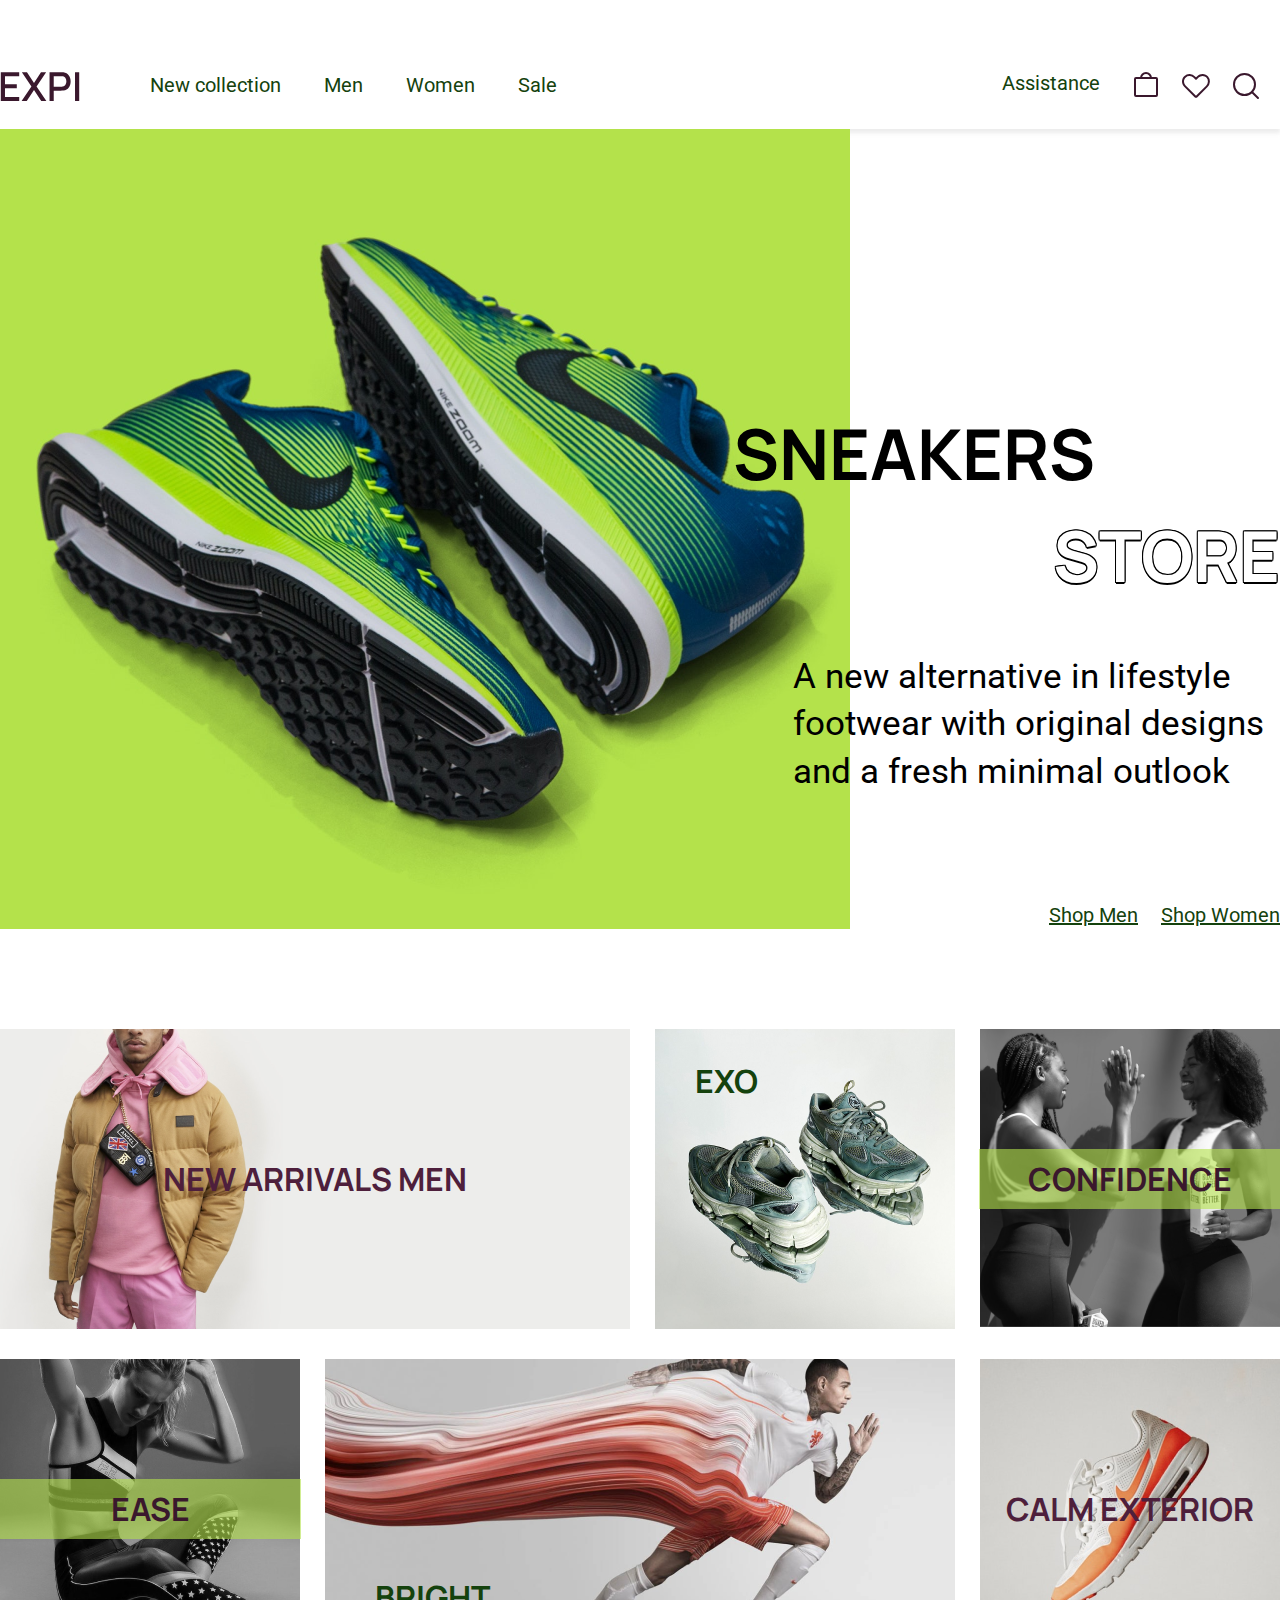
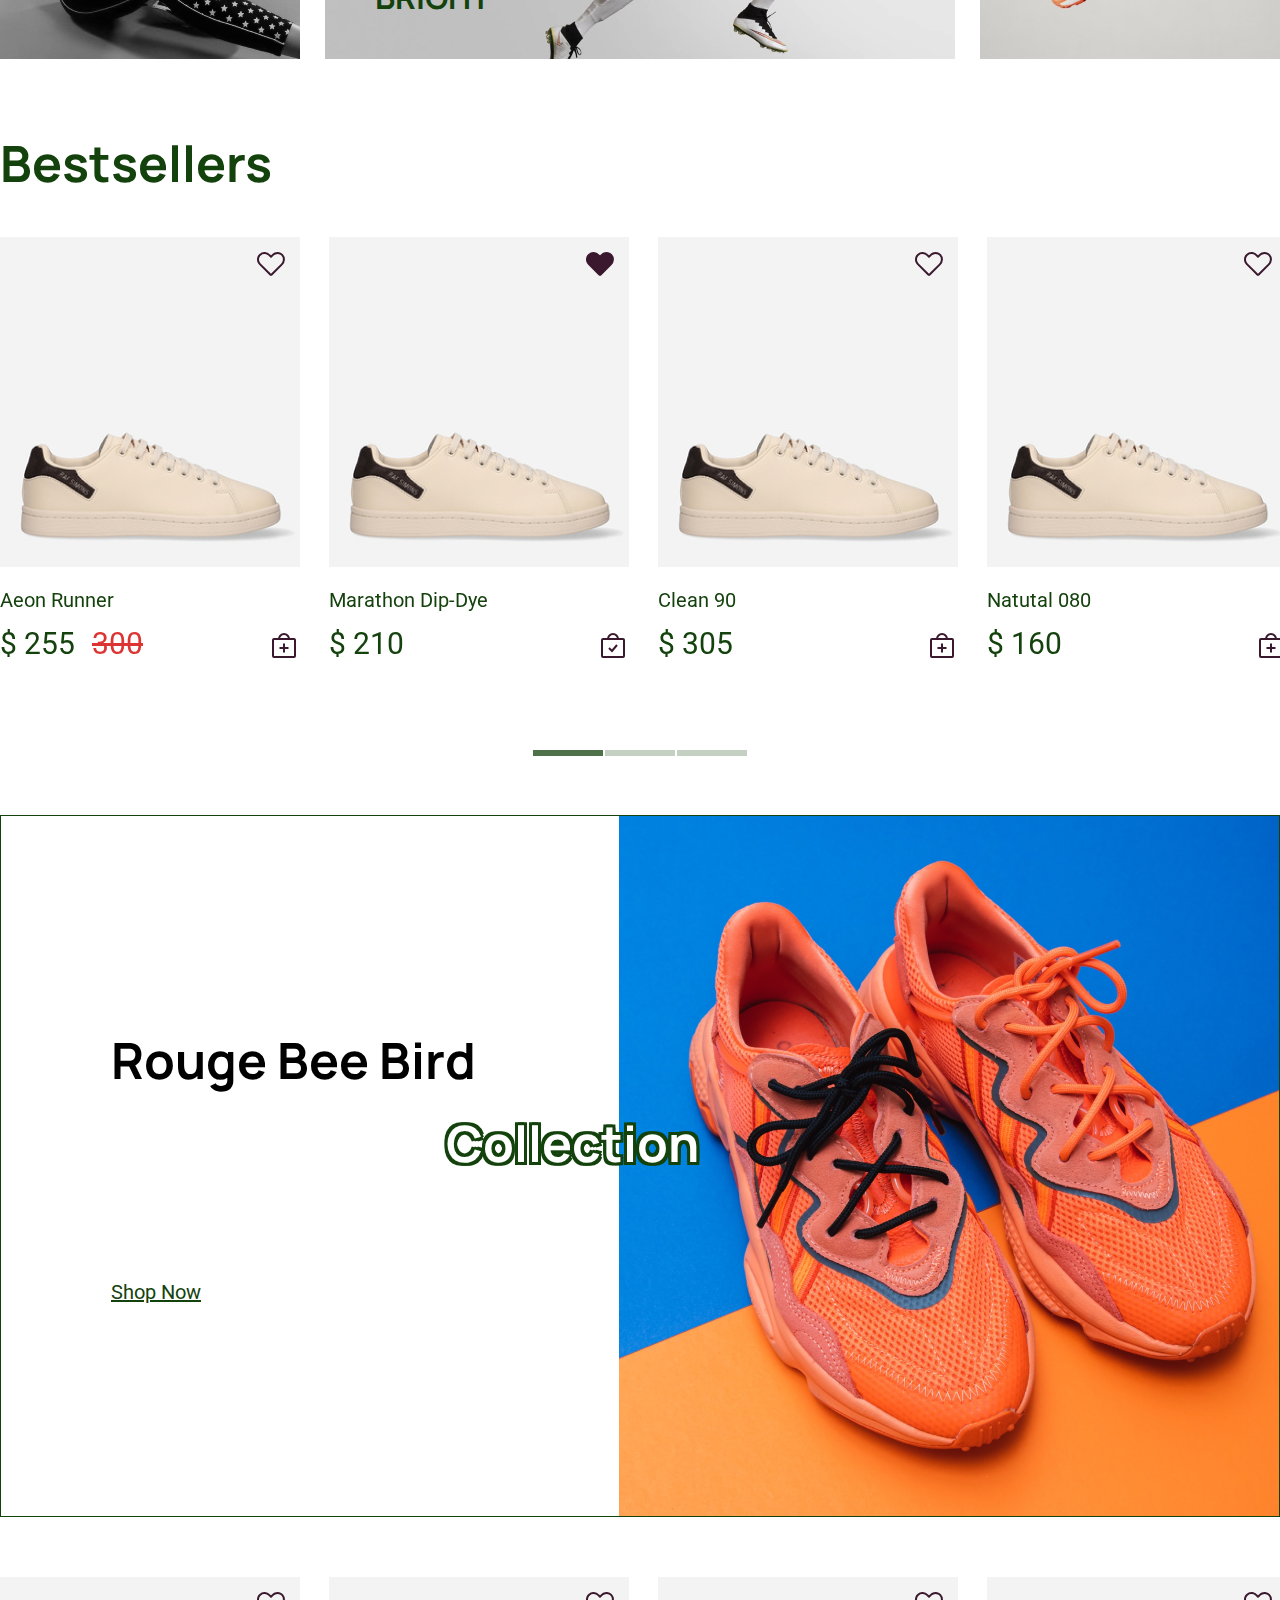
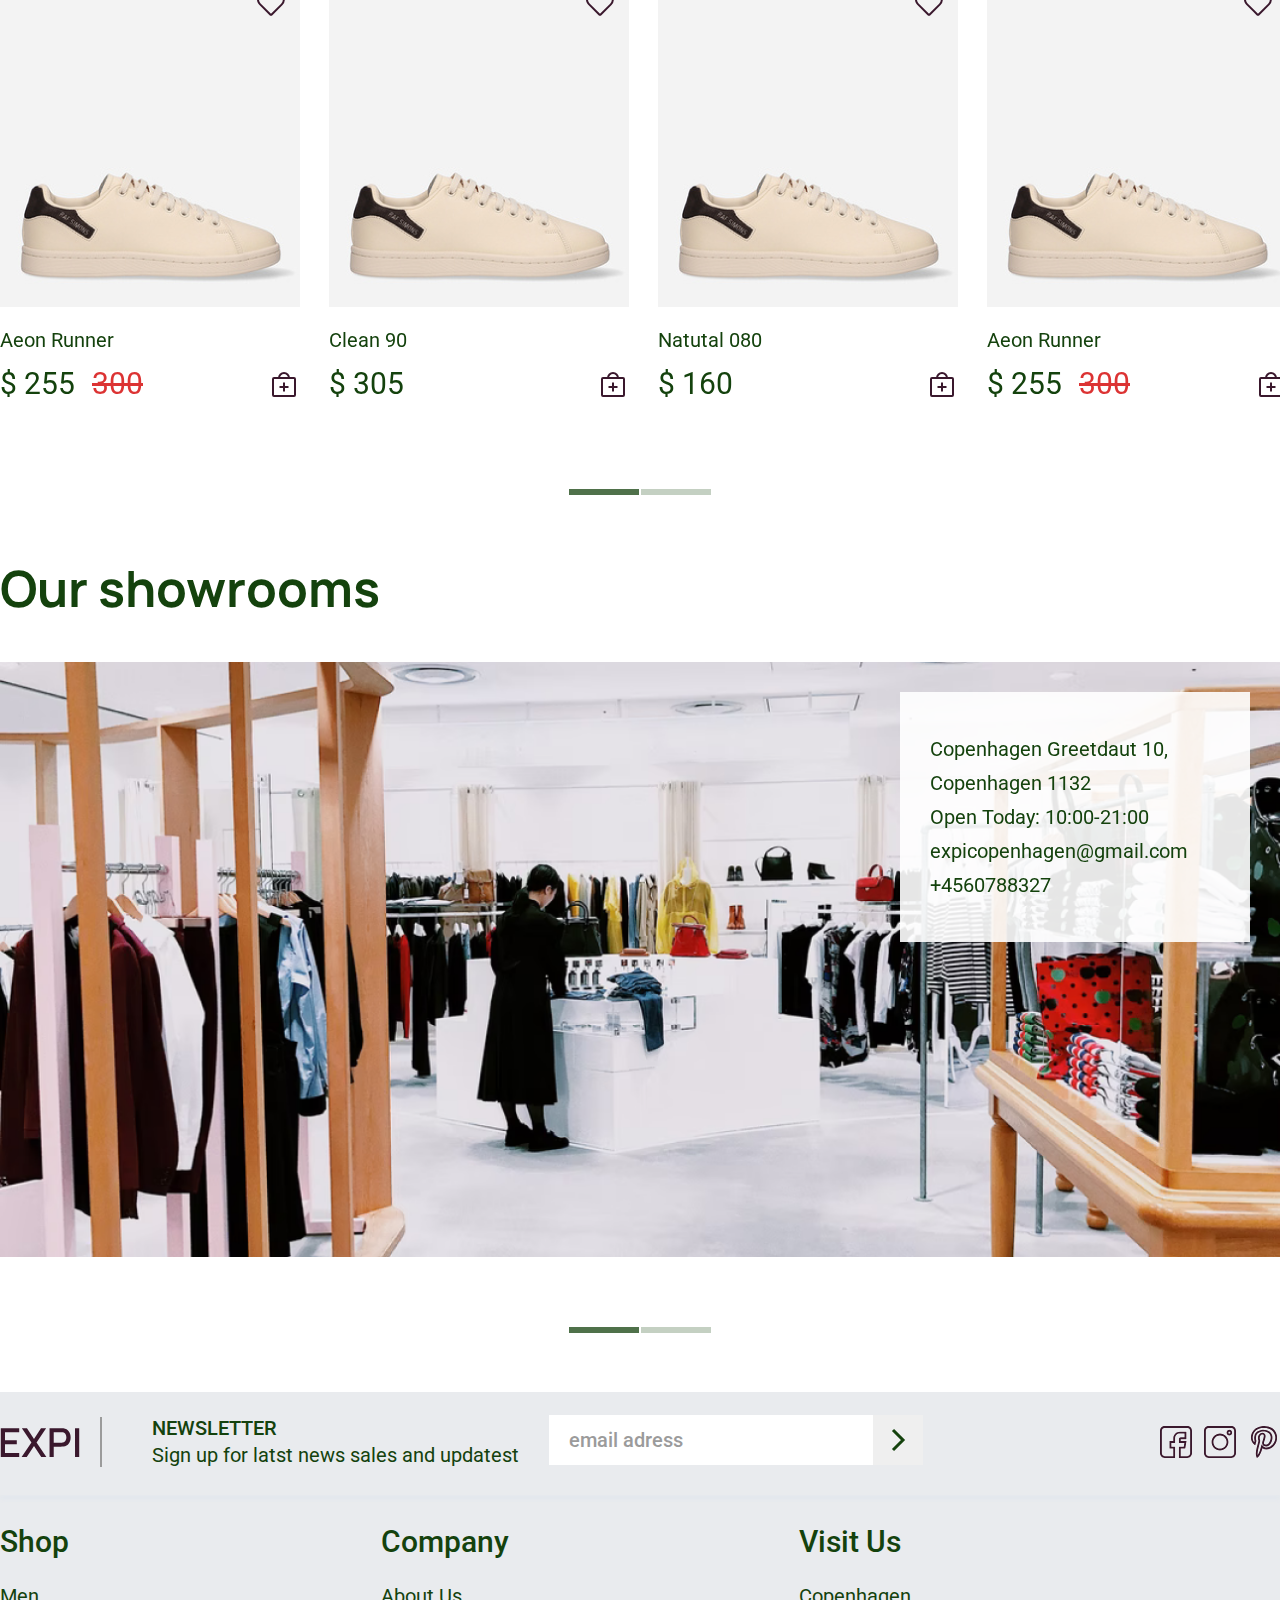
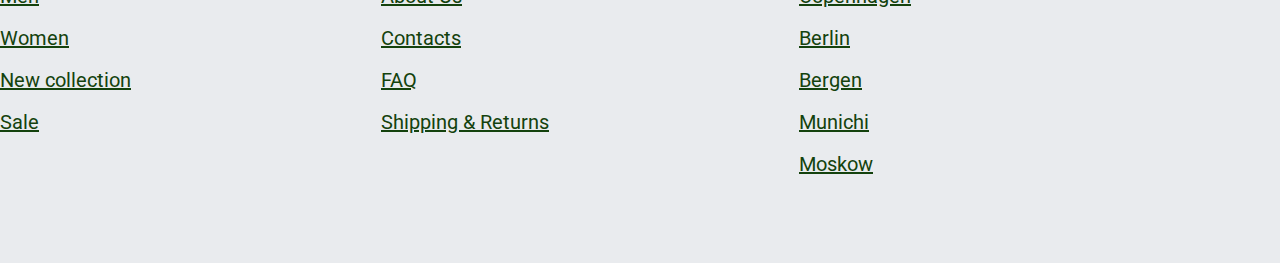
==== commit bf790c7a: "work in progress" ====
--- a/index.html
+++ b/index.html
@@ -502,29 +502,32 @@
 	<footer>
 		<div class="wrapper">
 			<div class="footer-top">
-				<div class="footer-logo"><a href="#!"><svg width="80" height="29" viewBox="0 0 80 29" fill="none"
-							xmlns="http://www.w3.org/2000/svg">
-							<path
-								d="M0.8 29H19.2V25.06H4.98V16.16H16.8V12.22H4.98V4.14H19.2V0.199999H0.8V29ZM21.6031 29H26.7431L34.0031 17.98L41.2431 29H46.3631L36.5631 14.42L46.1231 0.199999H40.9831L34.0031 10.88L26.9831 0.199999H21.8631L31.4231 14.42L21.6031 29ZM49.55 29H53.73V18.66H61.19C61.4567 18.66 61.7967 18.6467 62.21 18.62C62.6367 18.5933 63.0367 18.5533 63.41 18.5C65.81 18.1133 67.61 17.0867 68.81 15.42C70.0233 13.7533 70.63 11.7533 70.63 9.42C70.63 7.08667 70.03 5.08667 68.83 3.42C67.63 1.75333 65.8233 0.733332 63.41 0.359999C63.0367 0.293333 62.6433 0.253332 62.23 0.239998C61.8167 0.213332 61.47 0.199999 61.19 0.199999H49.55V29ZM53.73 14.7V4.14H61.03C61.2967 4.14 61.59 4.15333 61.91 4.18C62.2433 4.20667 62.5567 4.26 62.85 4.34C64.13 4.63333 65.0367 5.28666 65.57 6.3C66.1033 7.31333 66.37 8.35333 66.37 9.42C66.37 10.4733 66.1033 11.5133 65.57 12.54C65.0367 13.5533 64.13 14.2133 62.85 14.52C62.5567 14.5867 62.2433 14.6333 61.91 14.66C61.59 14.6867 61.2967 14.7 61.03 14.7H53.73ZM75.0281 29H79.2081V0.199999H75.0281V29Z"
-								fill="#3A182D" />
-						</svg>
-					</a>
-					<div class="line"></div>
-				</div>
-				<div class="footer-form">
-					<div class="footer-form-text">
-						<span>NEWSLETTER</span>
-						<p>Sign up for latst news sales and updatest</p>
-					</div>
-					<form>
-						<input type="text" placeholder="EMAIL ADRESS">
-						<button><svg width="15" height="24" viewBox="0 0 15 24" fill="none"
+				<div class="footer-left">
+					<div class="footer-logo"><a href="#!"><svg width="80" height="29" viewBox="0 0 80 29" fill="none"
 								xmlns="http://www.w3.org/2000/svg">
-								<path d="M2 2L12 12L2 22" stroke="#14420D" stroke-width="3" />
+								<path
+									d="M0.8 29H19.2V25.06H4.98V16.16H16.8V12.22H4.98V4.14H19.2V0.199999H0.8V29ZM21.6031 29H26.7431L34.0031 17.98L41.2431 29H46.3631L36.5631 14.42L46.1231 0.199999H40.9831L34.0031 10.88L26.9831 0.199999H21.8631L31.4231 14.42L21.6031 29ZM49.55 29H53.73V18.66H61.19C61.4567 18.66 61.7967 18.6467 62.21 18.62C62.6367 18.5933 63.0367 18.5533 63.41 18.5C65.81 18.1133 67.61 17.0867 68.81 15.42C70.0233 13.7533 70.63 11.7533 70.63 9.42C70.63 7.08667 70.03 5.08667 68.83 3.42C67.63 1.75333 65.8233 0.733332 63.41 0.359999C63.0367 0.293333 62.6433 0.253332 62.23 0.239998C61.8167 0.213332 61.47 0.199999 61.19 0.199999H49.55V29ZM53.73 14.7V4.14H61.03C61.2967 4.14 61.59 4.15333 61.91 4.18C62.2433 4.20667 62.5567 4.26 62.85 4.34C64.13 4.63333 65.0367 5.28666 65.57 6.3C66.1033 7.31333 66.37 8.35333 66.37 9.42C66.37 10.4733 66.1033 11.5133 65.57 12.54C65.0367 13.5533 64.13 14.2133 62.85 14.52C62.5567 14.5867 62.2433 14.6333 61.91 14.66C61.59 14.6867 61.2967 14.7 61.03 14.7H53.73ZM75.0281 29H79.2081V0.199999H75.0281V29Z"
+									fill="#3A182D" />
 							</svg>
-						</button>
-					</form>
-				</div>
+						</a>
+						<div class="line"></div>
+					</div>
+					<div class="footer-form">
+						<div class="footer-form-text">
+							<span>NEWSLETTER</span>
+							<p>Sign up for latst news sales and updatest</p>
+						</div>
+						<form>
+							<input type="text" placeholder="EMAIL ADRESS">
+							<button>
+								<svg width="15" height="24" viewBox="0 0 15 24" fill="none" xmlns="http://www.w3.org/2000/svg">
+									<path d="M2 2L12 12L2 22" stroke="#14420D" stroke-width="3" />
+								</svg>
+							</button>
+						</form>
+					</div>
+				</div>
+
 				<div class="soc-seti">
 					<div class="seti">
 						<a href="#!"><svg width="32" height="32" viewBox="0 0 32 32" fill="none"
--- a/assets/css/main.css
+++ b/assets/css/main.css
@@ -369,6 +369,14 @@
   text-decoration: underline;
 }
 
+body.none {
+  overflow: hidden;
+}
+
+body.none-filter {
+  overflow: hidden;
+}
+
 .wrapper {
   max-width: 1290px;
   margin: 0 auto;
@@ -432,7 +440,7 @@
   -webkit-box-align: center;
       -ms-flex-align: center;
           align-items: center;
-  height: 124px;
+  padding: 70px 0 27px 0;
 }
 
 header .header-menu .menu .menu-left {
@@ -564,11 +572,11 @@
 
 header .rew .slide-mobile-menu .slider-top .close::before {
   content: "";
-  width: 24px;
+  width: 22px;
   height: 2px;
   background-color: #181d31;
-  top: 37%;
-  right: 0;
+  top: 35%;
+  right: -1px;
   -webkit-transform: rotate(-45deg);
           transform: rotate(-45deg);
   position: absolute;
@@ -581,7 +589,7 @@
   width: 2px;
   height: 22px;
   background-color: #181d31;
-  right: 11px;
+  right: 9px;
   -webkit-transform: rotate(-45deg);
           transform: rotate(-45deg);
   position: absolute;
@@ -686,6 +694,7 @@
   position: absolute;
   right: 0;
   bottom: 0;
+  margin-bottom: 0;
 }
 
 .sneakers .wrapper .sneakers-block .sneakers-right .shop a {
@@ -1022,7 +1031,8 @@
   -webkit-box-align: center;
       -ms-flex-align: center;
           align-items: center;
-  padding-bottom: 60px;
+  margin-bottom: 60px;
+  border: 1px solid #14420d;
 }
 
 .shop .wrapper .collection-block .shop-title .shop-collection {
@@ -1256,7 +1266,7 @@
   padding-bottom: 23px;
 }
 
-footer .wrapper .footer-top .footer-logo {
+footer .wrapper .footer-top .footer-left {
   display: -webkit-box;
   display: -ms-flexbox;
   display: flex;
@@ -1265,10 +1275,87 @@
           align-items: center;
 }
 
-footer .wrapper .footer-top .footer-logo .line {
+footer .wrapper .footer-top .footer-left .footer-logo {
+  display: -webkit-box;
+  display: -ms-flexbox;
+  display: flex;
+  -webkit-box-align: center;
+      -ms-flex-align: center;
+          align-items: center;
+}
+
+footer .wrapper .footer-top .footer-left .footer-logo .line {
   border-right: 2px solid #9b9b9b;
   height: 50px;
   margin-left: 20px;
+}
+
+footer .wrapper .footer-top .footer-left .footer-form {
+  display: -webkit-box;
+  display: -ms-flexbox;
+  display: flex;
+}
+
+footer .wrapper .footer-top .footer-left .footer-form .footer-form-text {
+  margin-left: 50px;
+}
+
+footer .wrapper .footer-top .footer-left .footer-form .footer-form-text span {
+  font-weight: 500;
+  font-size: 20px;
+  line-height: 135.69%;
+  font-family: 'Roboto', sans-serif;
+  color: #14420d;
+}
+
+footer .wrapper .footer-top .footer-left .footer-form .footer-form-text p {
+  font-weight: 400;
+  font-size: 20px;
+  line-height: 27px;
+  font-family: 'Roboto', sans-serif;
+  color: #14420d;
+}
+
+footer .wrapper .footer-top .footer-left .footer-form form {
+  position: relative;
+  margin-left: 30px;
+  height: 50px;
+}
+
+footer .wrapper .footer-top .footer-left .footer-form form input {
+  font-weight: 500;
+  font-size: 20px;
+  line-height: 135.69%;
+  -webkit-box-align: center;
+      -ms-flex-align: center;
+          align-items: center;
+  text-transform: lowercase;
+  font-family: 'Roboto', sans-serif;
+  padding: 12px 100px 11px 20px;
+}
+
+footer .wrapper .footer-top .footer-left .footer-form form input::-webkit-input-placeholder {
+  color: #9B9B9B;
+}
+
+footer .wrapper .footer-top .footer-left .footer-form form input:-ms-input-placeholder {
+  color: #9B9B9B;
+}
+
+footer .wrapper .footer-top .footer-left .footer-form form input::-ms-input-placeholder {
+  color: #9B9B9B;
+}
+
+footer .wrapper .footer-top .footer-left .footer-form form input::placeholder {
+  color: #9B9B9B;
+}
+
+footer .wrapper .footer-top .footer-left .footer-form form button {
+  cursor: pointer;
+  width: 50px;
+  height: 50px;
+  position: absolute;
+  right: 0;
 }
 
 footer .wrapper .footer-top ul {
@@ -1295,50 +1382,6 @@
   color: #000000;
 }
 
-footer .wrapper .footer-top .footer-form {
-  display: -webkit-box;
-  display: -ms-flexbox;
-  display: flex;
-}
-
-footer .wrapper .footer-top .footer-form .footer-form-text span {
-  font-weight: 500;
-  font-size: 20px;
-  line-height: 135.69%;
-}
-
-footer .wrapper .footer-top .footer-form .footer-form-text p {
-  font-weight: 400;
-  font-size: 20px;
-  line-height: 27px;
-}
-
-footer .wrapper .footer-top .footer-form form {
-  position: relative;
-  margin-left: 30px;
-}
-
-footer .wrapper .footer-top .footer-form form input {
-  font-weight: 500;
-  font-size: 20px;
-  line-height: 135.69%;
-  -webkit-box-align: center;
-      -ms-flex-align: center;
-          align-items: center;
-  text-transform: lowercase;
-  color: #000;
-  font-family: 'Roboto', sans-serif;
-  padding: 12px 215px 12px 20px;
-}
-
-footer .wrapper .footer-top .footer-form form button {
-  cursor: pointer;
-  width: 50px;
-  height: 51px;
-  position: absolute;
-  right: 0;
-}
-
 footer .wrapper .footer-top .soc-seti {
   display: -webkit-box;
   display: -ms-flexbox;
@@ -1367,6 +1410,7 @@
   font-size: 30px;
   line-height: 135.69%;
   margin-bottom: 20px;
+  color: #14420d;
 }
 
 footer .wrapper .footer-bottom ul:not(:last-child) {
@@ -1382,6 +1426,8 @@
   font-weight: 400;
   font-size: 20px;
   line-height: 27px;
+  color: #14420d;
+  font-family: 'Roboto', sans-serif;
   -webkit-transition: all 300ms ease;
   transition: all 300ms ease;
 }
@@ -1487,7 +1533,7 @@
   cursor: pointer;
   position: relative;
   z-index: 400;
-  padding: 11px 15px 16px 15px;
+  padding: 11px 40px 16px 15px;
   font-weight: 400;
   font-size: 20px;
   line-height: 135.69%;
@@ -1496,8 +1542,60 @@
   font-family: 'Roboto', sans-serif;
 }
 
-.sorting-panel .wrapper .menu .menu-left .click .click-menu:not(:last-child) {
-  margin-right: 40px;
+.sorting-panel .wrapper .menu .menu-left .click .click-menu.active span::before {
+  content: "";
+  width: 12px;
+  height: 2px;
+  background-color: #181d31;
+  top: 48%;
+  right: 18px;
+  -webkit-transform: rotate(45deg);
+          transform: rotate(45deg);
+  position: absolute;
+  -webkit-transition: all 300ms ease;
+  transition: all 300ms ease;
+}
+
+.sorting-panel .wrapper .menu .menu-left .click .click-menu.active span::after {
+  content: "";
+  width: 2px;
+  height: 11px;
+  top: 39%;
+  background-color: #181d31;
+  right: 30px;
+  -webkit-transform: rotate(45deg);
+          transform: rotate(45deg);
+  position: absolute;
+  -webkit-transition: all 300ms ease;
+  transition: all 300ms ease;
+}
+
+.sorting-panel .wrapper .menu .menu-left .click .click-menu span::before {
+  content: "";
+  width: 12px;
+  height: 2px;
+  background-color: #181d31;
+  top: 47%;
+  right: 18px;
+  -webkit-transform: rotate(-45deg);
+          transform: rotate(-45deg);
+  position: absolute;
+  -webkit-transition: all 300ms ease;
+  transition: all 300ms ease;
+}
+
+.sorting-panel .wrapper .menu .menu-left .click .click-menu span::after {
+  content: "";
+  width: 2px;
+  height: 11px;
+  top: 39%;
+  background-color: #181d31;
+  right: 30px;
+  -webkit-transform: rotate(-45deg);
+          transform: rotate(-45deg);
+  position: absolute;
+  -webkit-transition: all 300ms ease;
+  transition: all 300ms ease;
 }
 
 .sorting-panel .wrapper .menu .menu-left .click .click-menu.active {
@@ -1511,7 +1609,7 @@
 .sorting-panel .wrapper .menu .menu-left .click .click-menu.active::before {
   content: "";
   width: 2px;
-  height: 5px;
+  height: 8px;
   background-color: #000000;
   position: absolute;
   top: 48px;
@@ -1519,7 +1617,7 @@
 }
 
 .sorting-panel .wrapper .menu .menu-left .click .click-menu.active::after {
-  content: '';
+  content: "";
   width: 2px;
   height: 5px;
   background-color: #000000;
@@ -1538,7 +1636,7 @@
   overflow: hidden;
   position: absolute;
   width: 300px;
-  margin-top: 14px;
+  margin-top: -2px;
   z-index: 100;
   padding: 0 25px;
   z-index: 200;
@@ -1578,13 +1676,12 @@
   position: absolute;
   -webkit-transition: all 0.2s ease;
   transition: all 0.2s ease;
-  left: 5px;
+  left: 6px;
   top: 6px;
-  width: 18px;
+  width: 16px;
   height: 10px;
-  border-radius: 1px;
-  border-left: 2px solid #e145a3;
-  border-bottom: 2px solid #e145a3;
+  border-left: 2px solid #3A182D;
+  border-bottom: 2px solid #3A182D;
   -webkit-transform: rotate(-45deg);
           transform: rotate(-45deg);
 }
@@ -1607,13 +1704,12 @@
   position: absolute;
   -webkit-transition: all 0.2s ease;
   transition: all 0.2s ease;
-  left: 5px;
+  left: 6px;
   top: 6px;
-  width: 18px;
+  width: 16px;
   height: 10px;
-  border-radius: 1px;
-  border-left: 2px solid #e145a3;
-  border-bottom: 2px solid #e145a3;
+  border-left: 2px solid #3A182D;
+  border-bottom: 2px solid #3A182D;
   -webkit-transform: rotate(-45deg);
           transform: rotate(-45deg);
 }
@@ -1664,7 +1760,7 @@
   line-height: 135.69%;
   font-family: 'Roboto', sans-serif;
   text-transform: uppercase;
-  color: #14420D;
+  color: #14420d;
 }
 
 .rew .top-mobile .menu:hover {
@@ -1711,7 +1807,7 @@
 .rew .open-slide-menu .slider-top .closes::after {
   content: "";
   width: 2px;
-  height: 24px;
+  height: 23px;
   background-color: #181d31;
   top: -10px;
   right: 11px;
@@ -1733,7 +1829,6 @@
   cursor: pointer;
   position: relative;
   z-index: 400;
-  padding: 11px 15px 16px 15px;
   font-weight: 400;
   font-size: 20px;
   line-height: 135.69%;
@@ -1744,6 +1839,68 @@
 
 .rew .open-slide-menu .block-mobile .menu-left .click .click-menu:not(:last-child) {
   margin-right: 40px;
+}
+
+.rew .open-slide-menu .block-mobile .menu-left .click .click-menu.active span {
+  margin-left: 15px;
+}
+
+.rew .open-slide-menu .block-mobile .menu-left .click .click-menu.active span::before {
+  content: "";
+  width: 11px;
+  height: 2px;
+  background-color: #181d31;
+  top: 48%;
+  -webkit-transform: rotate(-45deg);
+          transform: rotate(-45deg);
+  position: absolute;
+  -webkit-transition: all 300ms ease;
+  transition: all 300ms ease;
+}
+
+.rew .open-slide-menu .block-mobile .menu-left .click .click-menu.active span::after {
+  content: "";
+  width: 2px;
+  height: 11px;
+  top: 29%;
+  margin-left: 11px;
+  background-color: #181d31;
+  -webkit-transform: rotate(-45deg);
+          transform: rotate(-45deg);
+  position: absolute;
+  -webkit-transition: all 300ms ease;
+  transition: all 300ms ease;
+}
+
+.rew .open-slide-menu .block-mobile .menu-left .click .click-menu span {
+  margin-left: 15px;
+}
+
+.rew .open-slide-menu .block-mobile .menu-left .click .click-menu span::before {
+  content: "";
+  width: 11px;
+  height: 2px;
+  background-color: #181d31;
+  top: 48%;
+  -webkit-transform: rotate(45deg);
+          transform: rotate(45deg);
+  position: absolute;
+  -webkit-transition: all 300ms ease;
+  transition: all 300ms ease;
+}
+
+.rew .open-slide-menu .block-mobile .menu-left .click .click-menu span::after {
+  content: "";
+  width: 2px;
+  height: 11px;
+  top: 28%;
+  margin-left: 11px;
+  background-color: #181d31;
+  -webkit-transform: rotate(45deg);
+          transform: rotate(45deg);
+  position: absolute;
+  -webkit-transition: all 300ms ease;
+  transition: all 300ms ease;
 }
 
 .rew .open-slide-menu .block-mobile .menu-left .click .menu-checkbox-right.active {
@@ -1787,18 +1944,17 @@
 }
 
 .rew .open-slide-menu .block-mobile .menu-left .click .menu-checkbox .checkbox input:not(:checked) + label:after {
+  content: "";
   opacity: 0;
-  content: "";
   position: absolute;
   -webkit-transition: all 0.2s ease;
   transition: all 0.2s ease;
   left: 5px;
   top: 6px;
-  width: 18px;
+  width: 16px;
   height: 10px;
-  border-radius: 1px;
-  border-left: 2px solid #e145a3;
-  border-bottom: 2px solid #e145a3;
+  border-left: 2px solid #3A182D;
+  border-bottom: 2px solid #3A182D;
   -webkit-transform: rotate(-45deg);
           transform: rotate(-45deg);
 }
@@ -1811,7 +1967,7 @@
   top: 0px;
   width: 28px;
   height: 28px;
-  border: 2px solid #3a182d;
+  border: 2px solid #3A182D;
   background-color: #ffffff;
 }
 
@@ -1823,11 +1979,10 @@
   transition: all 0.2s ease;
   left: 5px;
   top: 6px;
-  width: 18px;
+  width: 16px;
   height: 10px;
-  border-radius: 1px;
-  border-left: 2px solid #e145a3;
-  border-bottom: 2px solid #e145a3;
+  border-left: 2px solid #3A182D;
+  border-bottom: 2px solid #3A182D;
   -webkit-transform: rotate(-45deg);
           transform: rotate(-45deg);
 }
@@ -1853,7 +2008,7 @@
   font-size: 20px;
   line-height: 135.69%;
   font-family: 'Roboto', sans-serif;
-  color: #14420D;
+  color: #14420d;
 }
 
 .rew .open-slide-menu .block-mobile ul li a:hover {
@@ -1959,10 +2114,10 @@
 }
 
 .catalog-vertical-card .wrapper .catalog-general .catalog-left .images-catalog {
-  padding-right: 40px;
-}
-
-.catalog-vertical-card .wrapper .catalog-general .catalog-left .images-catalog img {
+  margin-right: 40px;
+}
+
+.catalog-vertical-card .wrapper .catalog-general .catalog-left .images-catalog a img {
   width: 300px;
   height: 350px;
   -o-object-fit: cover;
@@ -1977,6 +2132,8 @@
   line-height: 135.69%;
   color: #14420d;
   font-family: 'Roboto', sans-serif;
+  -webkit-transition: all 300ms ease;
+  transition: all 300ms ease;
   padding-bottom: 20px;
 }
 
@@ -1993,10 +2150,15 @@
 .catalog-vertical-card .wrapper .catalog-general .catalog-left .description .black {
   font-weight: 400;
   font-size: 20px;
-  line-height: 40px;
+  line-height: 31px;
   color: #3a182d;
   font-family: 'Roboto', sans-serif;
   width: 320px;
+}
+
+.catalog-vertical-card .wrapper .catalog-general .catalog-left .description .black .black-top {
+  line-height: 27px;
+  margin-bottom: 20px;
 }
 
 .catalog-vertical-card .wrapper .catalog-general .catalog-right {
@@ -2020,6 +2182,7 @@
   font-size: 30px;
   line-height: 135.69%;
   color: #eb5757;
+  text-decoration: line-through;
   font-family: 'Roboto', sans-serif;
 }
 
@@ -2175,6 +2338,34 @@
   color: #000;
 }
 
+.orders .wrapper .order .order-right .quantity input::-webkit-input-placeholder {
+  font-weight: 400;
+  font-size: 24px;
+  line-height: 135.69%;
+  color: #000;
+}
+
+.orders .wrapper .order .order-right .quantity input:-ms-input-placeholder {
+  font-weight: 400;
+  font-size: 24px;
+  line-height: 135.69%;
+  color: #000;
+}
+
+.orders .wrapper .order .order-right .quantity input::-ms-input-placeholder {
+  font-weight: 400;
+  font-size: 24px;
+  line-height: 135.69%;
+  color: #000;
+}
+
+.orders .wrapper .order .order-right .quantity input::placeholder {
+  font-weight: 400;
+  font-size: 24px;
+  line-height: 135.69%;
+  color: #000;
+}
+
 .orders .wrapper .order .order-right .quantity span {
   cursor: pointer;
   padding-left: 10px;
@@ -2182,6 +2373,10 @@
 
 .orders .wrapper .order .order-right .quantity span:not(:last-child) {
   padding-right: 10px;
+}
+
+.orders .wrapper .order .order-right .quantity span svg {
+  margin-top: -6px;
 }
 
 .orders .wrapper .order .order-right .click .menu-checkbox {
@@ -2300,7 +2495,7 @@
   margin-bottom: 20px;
 }
 
-.bag .wrapper .bag-content .bag-content-left .bag-product .bag-product-content img {
+.bag .wrapper .bag-content .bag-content-left .bag-product .bag-product-content a img {
   width: 268px;
   height: 170px;
   -o-object-fit: cover;
@@ -2334,7 +2529,7 @@
   line-height: 135.69%;
   color: #000;
   font-family: 'Roboto', sans-serif;
-  padding-bottom: 15px;
+  margin-bottom: 15px;
 }
 
 .bag .wrapper .bag-content .bag-content-left .bag-product-right .runner-and-cross .cross {
@@ -2385,7 +2580,7 @@
       -ms-flex-align: center;
           align-items: center;
   font-weight: 400;
-  font-size: 20px;
+  font-size: 18px;
   line-height: 27px;
   color: #000000;
   font-family: 'Roboto', sans-serif;
@@ -2402,6 +2597,34 @@
   color: #000;
 }
 
+.bag .wrapper .bag-content .bag-content-left .bag-product-right .quantity input::-webkit-input-placeholder {
+  font-weight: 400;
+  font-size: 24px;
+  line-height: 135.69%;
+  color: #000;
+}
+
+.bag .wrapper .bag-content .bag-content-left .bag-product-right .quantity input:-ms-input-placeholder {
+  font-weight: 400;
+  font-size: 24px;
+  line-height: 135.69%;
+  color: #000;
+}
+
+.bag .wrapper .bag-content .bag-content-left .bag-product-right .quantity input::-ms-input-placeholder {
+  font-weight: 400;
+  font-size: 24px;
+  line-height: 135.69%;
+  color: #000;
+}
+
+.bag .wrapper .bag-content .bag-content-left .bag-product-right .quantity input::placeholder {
+  font-weight: 400;
+  font-size: 24px;
+  line-height: 135.69%;
+  color: #000;
+}
+
 .bag .wrapper .bag-content .bag-content-left .bag-product-right .quantity span {
   cursor: pointer;
   padding-left: 10px;
@@ -2409,6 +2632,10 @@
 
 .bag .wrapper .bag-content .bag-content-left .bag-product-right .quantity span:not(:last-child) {
   padding-right: 10px;
+}
+
+.bag .wrapper .bag-content .bag-content-left .bag-product-right .quantity svg {
+  margin-top: -6px;
 }
 
 .bag .wrapper .bag-content .bag-content-left .bag-product-right .total {
@@ -2454,7 +2681,7 @@
   font-weight: 400;
   font-size: 20px;
   line-height: 27px;
-  color: #3A182D;
+  color: #3a182d;
   font-family: 'Roboto', sans-serif;
   margin-bottom: 30px;
 }
@@ -2493,7 +2720,7 @@
   font-weight: 400;
   font-size: 20px;
   line-height: 27px;
-  color: #3A182D;
+  color: #3a182d;
   font-family: 'Roboto', sans-serif;
   -webkit-transition: all 300ms ease;
   transition: all 300ms ease;
@@ -2795,7 +3022,7 @@
 }
 
 .bag .wrapper .bag-content .bag-content-right .payment form input {
-  color: #000;
+  color: #3a182d;
 }
 
 .bag .wrapper .bag-content .bag-content-right .payment form input::-webkit-input-placeholder {
@@ -3095,6 +3322,12 @@
 }
 
 @media (max-width: 768px) {
+  .bag .wrapper .bag-content .bag-content-right form .new-select::before {
+    right: 270px;
+  }
+  .bag .wrapper .bag-content .bag-content-right form .new-select::after {
+    right: 285px;
+  }
   .sorting-panel {
     display: none;
   }
@@ -3102,7 +3335,7 @@
     display: block;
   }
   .rew .open-slide-menu {
-    max-width: 645px;
+    width: 100%;
   }
   .bag .wrapper .bag-content .bag-content-right form .arrow {
     right: 250px;
@@ -3222,6 +3455,8 @@
   header .rew .slide-mobile-menu.active {
     display: block;
     background-color: #e9ebee;
+    width: 100%;
+    height: 100vh;
   }
   .contact {
     margin-bottom: 60px;
@@ -3238,10 +3473,10 @@
   }
   .sneakers .wrapper .sneakers-block .sneakers-right span {
     font-size: 50px;
-    line-height: 85px;
+    line-height: 40px;
   }
   .sneakers .wrapper .sneakers-block .sneakers-right p {
-    font-size: 11px;
+    font-size: 15px;
   }
   .sneakers .wrapper .sneakers-block .sneakers-right .shop a {
     font-size: 18px;
@@ -3294,23 +3529,50 @@
   footer .wrapper .footer-bottom ul:not(:last-child) {
     margin-right: 160px;
   }
-  footer .wrapper .footer-bottom {
-    display: none;
-  }
   footer .stroke {
     display: none;
   }
 }
 
 @media (max-width: 480px) {
+  .orders .wrapper .order .order-right .quantity input {
+    width: 18px;
+  }
+  .bag .wrapper .bag-content .bag-content-left .bag-product-right .quantity span {
+    padding-left: 12px;
+  }
+  .rew .open-slide-menu .block-mobile .menu-left .click .click-menu {
+    font-size: 18px;
+    -webkit-box-pack: start;
+        -ms-flex-pack: start;
+            justify-content: flex-start;
+  }
+  .bag .wrapper .bag-content .bag-content-right form .new-select::after {
+    right: 26px;
+  }
+  .bag .wrapper .bag-content .bag-content-right form .new-select::before {
+    right: 10px;
+  }
+  .bag .wrapper .bag-content .bag-content-left .bag-product .bag-product-content a img {
+    height: 120px;
+  }
+  .rew .open-slide-menu .block-mobile .menu-left .click .click-menu:not(:last-child) {
+    margin-right: 0;
+  }
   .btn button {
     width: 100%;
   }
   .rew .open-slide-menu.active {
-    top: 200px;
+    top: 0;
   }
   .rew .open-slide-menu .block-mobile ul li {
-    margin-bottom: 22px;
+    margin-bottom: 0;
+  }
+  .rew .open-slide-menu .block-mobile .menu-left .click .click-menu {
+    padding: 0;
+  }
+  .rew .open-slide-menu .block-mobile .menu-left .click .menu-checkbox.active {
+    padding: 0;
   }
   .orders .wrapper .order .order-right .click .menu-checkbox {
     -webkit-box-pack: start;
@@ -3334,7 +3596,10 @@
     width: 100%;
   }
   .bag .wrapper .bag-content .bag-content-right .payment .form-card .number-card .card-block input {
-    width: 168px;
+    width: 100%;
+  }
+  .bag .wrapper .bag-content .bag-content-right .payment .form-card .number-card .card-block:not(:last-child) {
+    padding-right: 0;
   }
   .bag .wrapper .bag-content .bag-content-right .shipping-block span {
     width: 100px;
@@ -3354,6 +3619,13 @@
   }
   .bag .wrapper .bag-content .bag-content-right .payment .form-card .number-card {
     width: 100%;
+    display: -webkit-box;
+    display: -ms-flexbox;
+    display: flex;
+    -webkit-box-orient: vertical;
+    -webkit-box-direction: normal;
+        -ms-flex-direction: column;
+            flex-direction: column;
   }
   .bag .wrapper .bag-content .bag-content-left .bag-product-right .runner-and-cross {
     width: 190px;
@@ -3371,7 +3643,13 @@
     width: 100%;
   }
   .orders .wrapper .order {
-    display: block;
+    display: -webkit-box;
+    display: -ms-flexbox;
+    display: flex;
+    -webkit-box-orient: vertical;
+    -webkit-box-direction: reverse;
+        -ms-flex-direction: column-reverse;
+            flex-direction: column-reverse;
   }
   .orders .wrapper .order .order-left .photo img {
     height: 285px;
@@ -3409,20 +3687,18 @@
     display: none;
   }
   .product .wrapper .product-content .product-card {
-    max-width: 355px;
+    width: 170px;
     padding-bottom: 35px;
+    margin-right: 0;
+    margin-left: 0;
+    margin: 0 auto;
   }
   .product .wrapper .product-content .product-card .bag-prise .prise {
     font-size: 25px;
   }
   .product .wrapper .product-content .product-card .product {
-    width: 200px;
+    width: 170px;
     height: 200px;
-  }
-  .product .wrapper .product-content .product-card {
-    max-width: 200px;
-    margin-right: 0;
-    margin-left: 0;
   }
   .product .wrapper .product-content .product-card .product a img {
     width: 200px;
@@ -3438,11 +3714,15 @@
   }
   .catalog-vertical-card .wrapper .catalog-general .catalog-left .images-catalog {
     padding-right: 0;
+    width: 100%;
   }
   .catalog-vertical-card .wrapper .catalog-general .catalog-left .images-catalog img {
     height: 345px;
     width: 353px;
     margin-bottom: 15px;
+  }
+  .catalog-vertical-card .wrapper .catalog-general .catalog-left .images-catalog a img {
+    width: 100%;
   }
   .catalog-vertical-card .wrapper .catalog-general .catalog-right .prises {
     display: -webkit-box;
@@ -3578,39 +3858,82 @@
     margin-bottom: 10px;
   }
   .arrivals .wrapper .arrivals-block .block-arrival .item-card:nth-child(1) {
-    width: 300px;
-    height: 200px;
+    width: 100%;
+    height: 250px;
     margin-bottom: 10px;
+    position: relative;
   }
   .arrivals .wrapper .arrivals-block .block-arrival .item-card:nth-child(1) a {
-    text-align: center;
+    bottom: 10px;
+    left: 10px;
+    position: absolute;
+    color: #14420d;
   }
   .arrivals .wrapper .arrivals-block .block-arrival .item-card:nth-child(2) {
-    height: 200px;
+    width: 100%;
+    background-size: 100%;
     margin-bottom: 10px;
+    position: relative;
   }
   .arrivals .wrapper .arrivals-block .block-arrival .item-card:nth-child(2) a {
     display: -webkit-box;
     display: -ms-flexbox;
     display: flex;
+    position: absolute;
+    bottom: 10px;
+    left: 10px;
+    color: #14420d;
   }
   .arrivals .wrapper .arrivals-block .block-arrival .item-card:nth-child(3) {
     margin-bottom: 10px;
-    height: 200px;
+    width: 100%;
+    background-size: 100%;
     margin-left: 0;
+    position: relative;
+  }
+  .arrivals .wrapper .arrivals-block .block-arrival .item-card:nth-child(3) a {
+    position: absolute;
+    bottom: 10px;
+    left: -10px;
+    background: none;
+    color: #14420d;
   }
   .arrivals .wrapper .arrivals-block .block-arrival .item-card:nth-child(4) {
-    height: 200px;
+    width: 100%;
+    background-size: 100%;
     margin-bottom: 10px;
     margin-right: 0;
+    position: relative;
+  }
+  .arrivals .wrapper .arrivals-block .block-arrival .item-card:nth-child(4) a {
+    position: absolute;
+    bottom: 10px;
+    left: -77px;
+    background: none;
+    color: #14420d;
   }
   .arrivals .wrapper .arrivals-block .block-arrival .item-card:nth-child(5) {
-    height: 200px;
-    width: 300px;
+    width: 100%;
+    height: 250px;
     margin-bottom: 10px;
+    position: relative;
+  }
+  .arrivals .wrapper .arrivals-block .block-arrival .item-card:nth-child(5) a {
+    position: absolute;
+    bottom: 10px;
+    left: 10px;
+    color: #14420d;
   }
   .arrivals .wrapper .arrivals-block .block-arrival .item-card:nth-child(6) {
-    height: 200px;
+    width: 100%;
+    background-size: 100%;
+    position: relative;
+  }
+  .arrivals .wrapper .arrivals-block .block-arrival .item-card:nth-child(6) a {
+    position: absolute;
+    bottom: 10px;
+    left: 10px;
+    color: #14420d;
   }
   .arrivals {
     margin-bottom: 30px;
@@ -3621,12 +3944,16 @@
     margin-bottom: 20px;
   }
   .bestsellers .wrapper .hug .category-slider .slide .product-card {
-    width: 205px;
-    height: 355px;
+    height: 300px;
+    width: 97%;
     margin: 0 auto;
   }
+  .bestsellers .wrapper .hug .category-slider {
+    margin-left: 0;
+    margin-right: 0;
+  }
   .bestsellers .wrapper .hug .category-slider .slide .product-card .product a img {
-    height: 260px;
+    height: 200px;
     padding-bottom: 10px;
   }
   .bestsellers .wrapper .hug .category-slider .slide .product-card .text a {
@@ -3678,17 +4005,22 @@
   }
   .shop .wrapper .collection-block {
     padding-bottom: 30px;
+    border: 0;
   }
   .shop .wrapper .hug .slider .slide .product-card .product a svg {
     right: 15px;
   }
   .shop .wrapper .hug .slider .slide .product-card {
-    width: 205px;
-    height: 355px;
+    height: 300px;
+    width: 97%;
     margin: 0 auto;
   }
+  .shop .wrapper .hug .slider {
+    margin-left: 0;
+    margin-right: 0;
+  }
   .shop .wrapper .hug .slider .slide .product-card .product a img {
-    height: 260px;
+    height: 200px;
     padding-bottom: 10px;
   }
   .shop .wrapper .hug .arrows .next {
@@ -3741,16 +4073,28 @@
   footer .wrapper .footer-top .footer-logo .line {
     display: none;
   }
-  footer .wrapper .footer-bottom {
-    display: none;
-  }
   footer .stroke {
     display: none;
   }
   footer .wrapper .footer-bottom {
     padding: 10px 0 15px 0;
-  }
-  footer .wrapper .footer-top .footer-form {
+    -webkit-box-orient: vertical;
+    -webkit-box-direction: normal;
+        -ms-flex-direction: column;
+            flex-direction: column;
+  }
+  footer .wrapper .footer-bottom .footer-text {
+    font-size: 24px;
+    margin-bottom: 30px;
+  }
+  footer .wrapper .footer-bottom ul li a {
+    font-size: 17px;
+    line-height: 20px;
+  }
+  footer .wrapper .footer-bottom ul:not(:last-child) {
+    margin-bottom: 10px;
+  }
+  footer .wrapper .footer-top .footer-left .footer-form {
     display: none;
   }
 }
